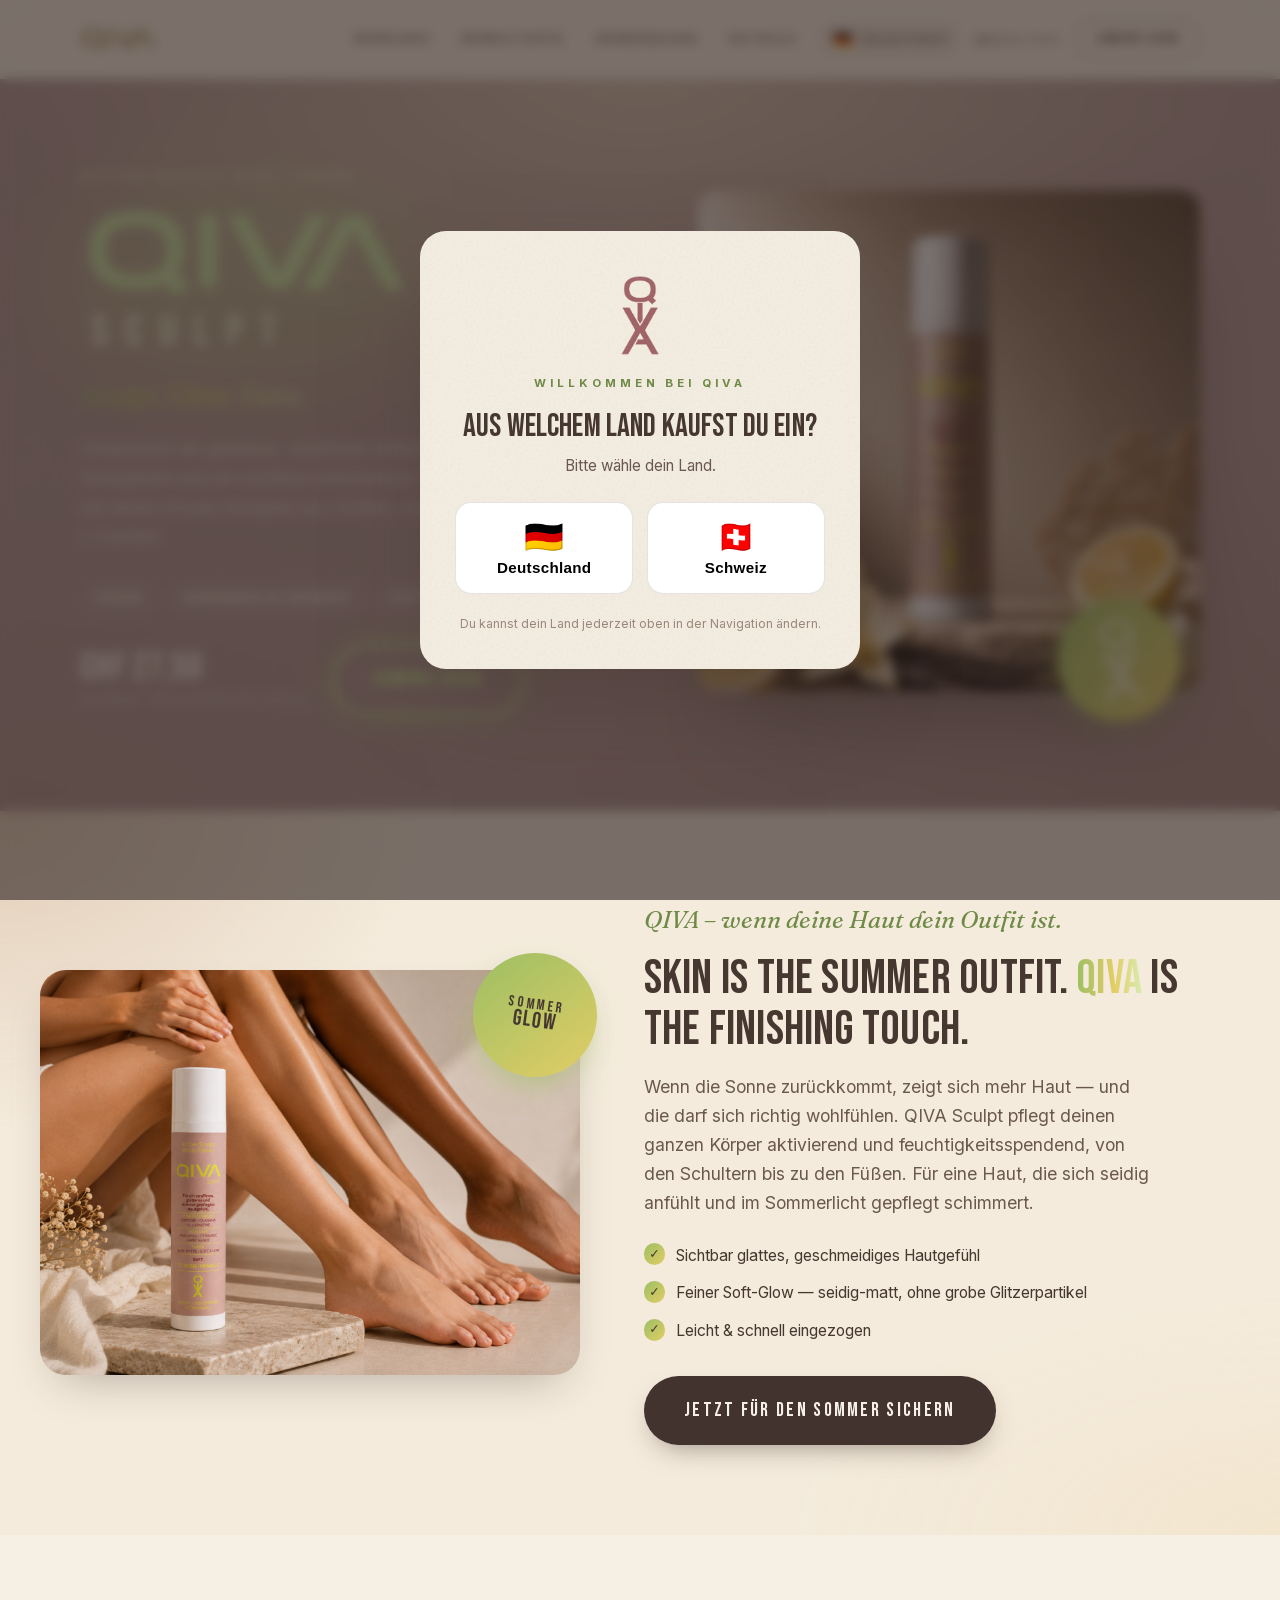
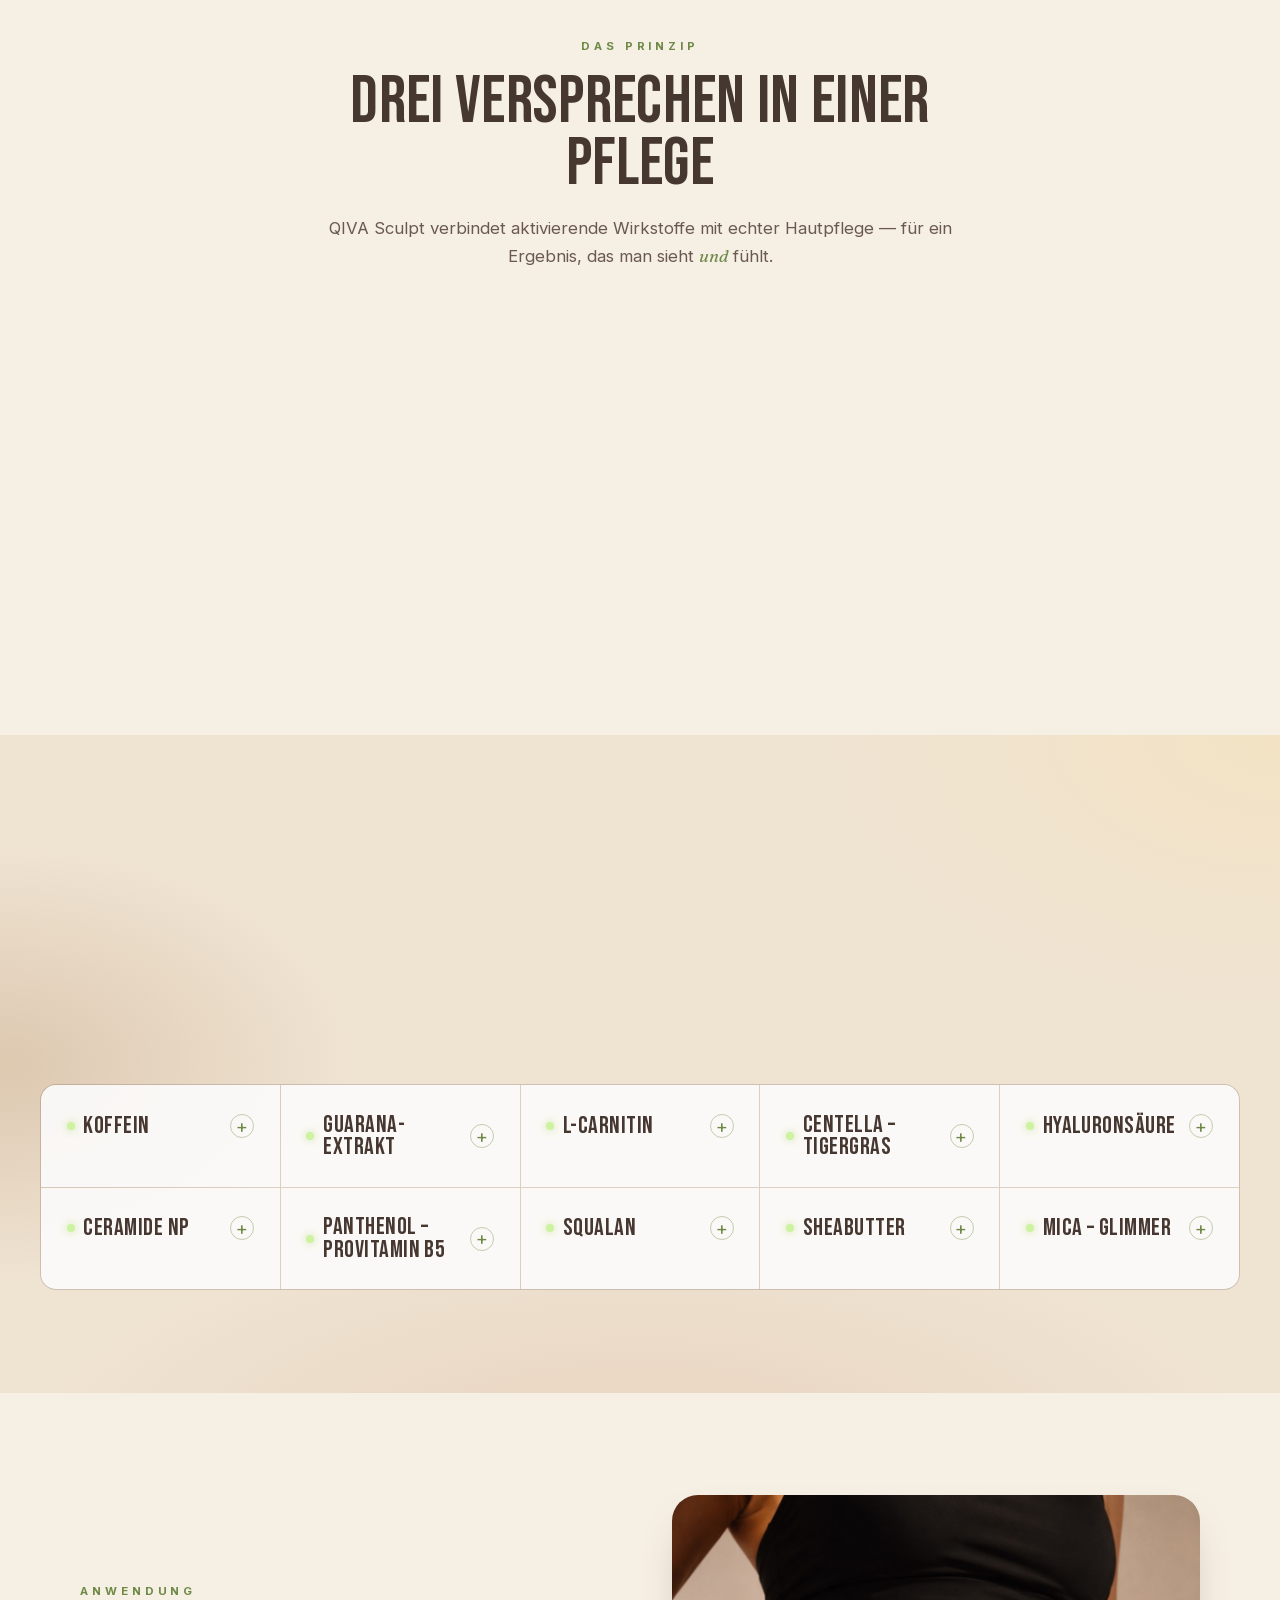
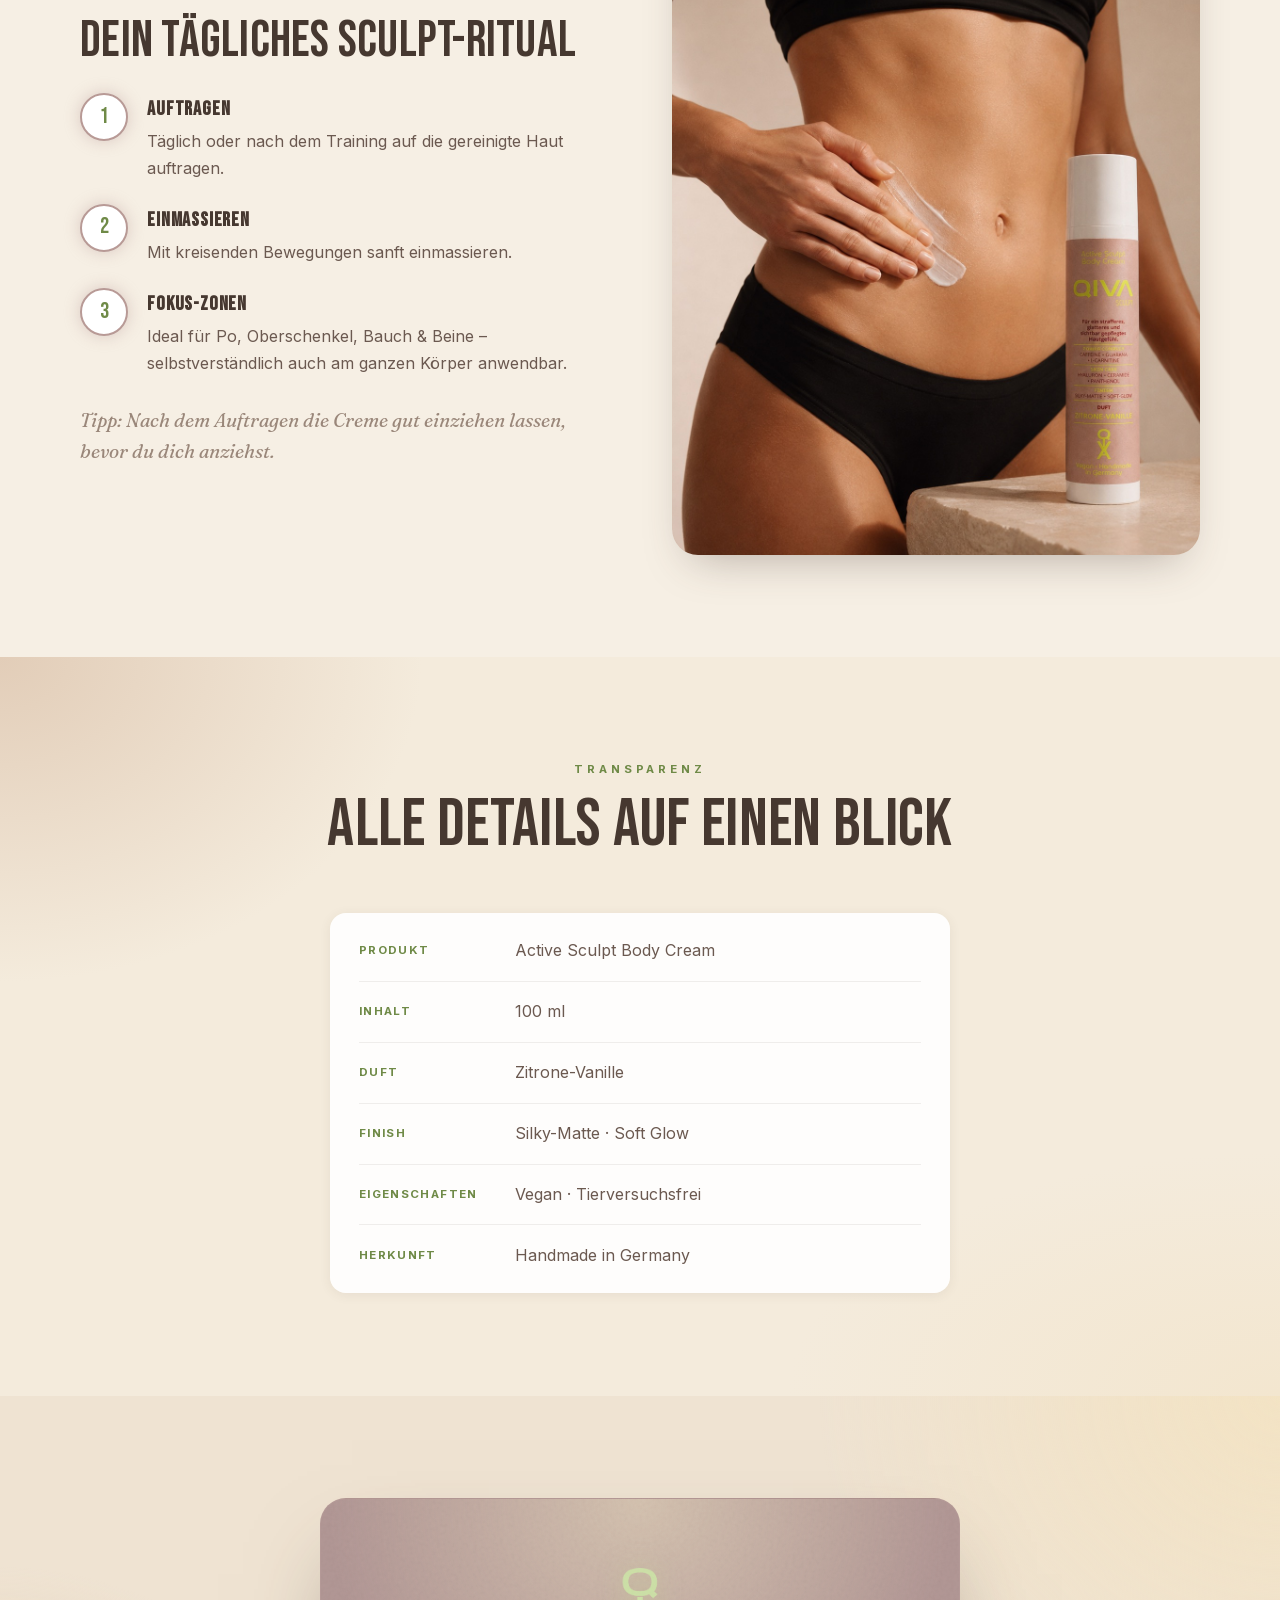
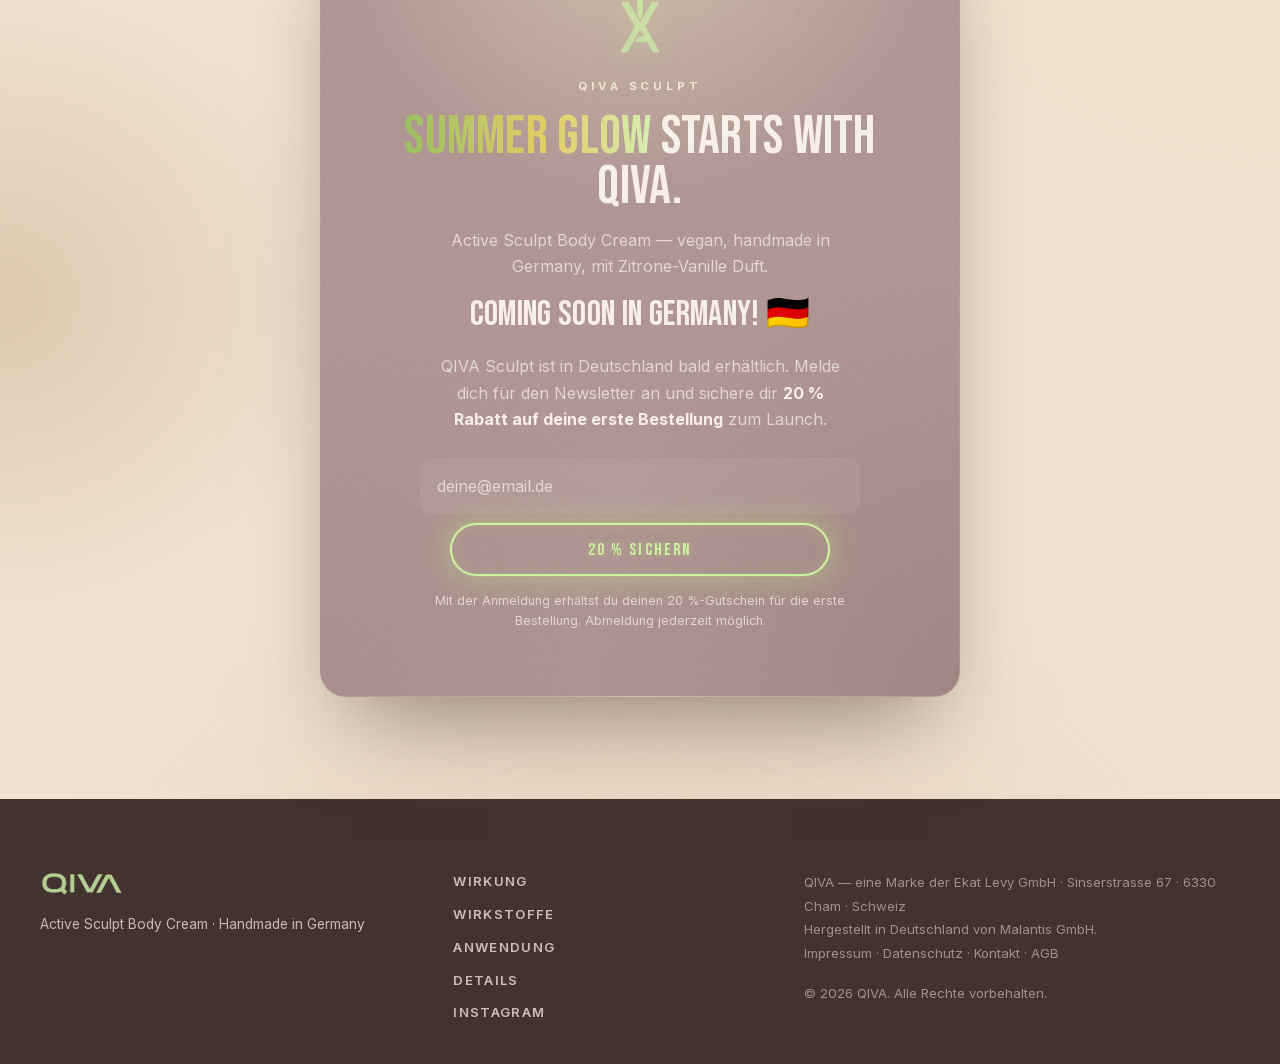
==== index.html @ ddad6f5c "Auto-commit 2026-07-23 14:24:14" ====
<!DOCTYPE html>
<html lang="de">
<head>
  <meta charset="UTF-8" />
  <meta name="viewport" content="width=device-width, initial-scale=1.0" />
  <title>QIVA Sculpt — Active Sculpt Body Cream | Vegan · Handmade in Germany</title>
  <meta name="description" content="QIVA Sculpt Active Sculpt Body Cream — Power-Komplex aus Koffein, Guarana & L-Carnitin, gepflegt mit Hyaluron, Ceramiden & Panthenol. Für ein glatteres, strafferes Hautgefühl. Vegan, handmade in Germany. Duft: Zitrone-Vanille." />
  <meta name="theme-color" content="#b39896" />

  <!-- Open Graph -->
  <meta property="og:type" content="product" />
  <meta property="og:title" content="QIVA Sculpt — Active Sculpt Body Cream" />
  <meta property="og:description" content="Sculpt. Glow. Care. Ein straffer wirkendes Hautgefühl mit Koffein, Guarana & L-Carnitin. Vegan · Handmade in Germany." />
  <meta property="og:image" content="./assets/brand-gold.jpg" />

  <!-- Favicons -->
  <link rel="icon" type="image/png" sizes="32x32" href="./assets/icon-32.png" />
  <link rel="apple-touch-icon" href="./assets/icon-180.png" />

  <!-- Fonts -->

  <link rel="stylesheet" href="./css/styles.css" />
</head>
<body>

  <!-- ============ LÄNDER-AUSWAHL (erscheint beim ersten Besuch) ============ -->
  <div class="region-modal" id="regionModal" role="dialog" aria-modal="true" aria-labelledby="regionTitle" hidden>
    <div class="region-modal__backdrop" id="regionBackdrop"></div>
    <div class="region-modal__card grain" role="document">
      <img src="./assets/monogram-darkred.png" alt="" class="region-modal__mono" aria-hidden="true" />
      <p class="eyebrow eyebrow--light">Willkommen bei QIVA</p>
      <h2 id="regionTitle">Aus welchem Land kaufst&nbsp;du ein?</h2>
      <p class="region-modal__sub">Bitte wähle dein Land.</p>
      <div class="region-modal__opts">
        <button type="button" class="region-opt" data-region="de">
          <span class="region-opt__flag" aria-hidden="true">🇩🇪</span>
          <span class="region-opt__name">Deutschland</span>
        </button>
        <button type="button" class="region-opt" data-region="ch">
          <span class="region-opt__flag" aria-hidden="true">🇨🇭</span>
          <span class="region-opt__name">Schweiz</span>
        </button>
      </div>
      <p class="region-modal__note">Du kannst dein Land jederzeit oben in der Navigation ändern.</p>
    </div>
  </div>

  <!-- ============ LAUNCH-AKTIONSLEISTE (animiert, nur Schweiz) ============ -->
  <a class="promo-bar" href="#kaufen"
     aria-label="Bis Ende August gratis Versand und 20 Prozent Rabatt mit Newsletter-Anmeldung">
    <div class="promo-bar__track" aria-hidden="true">
      <span class="promo-bar__item">🎉 Bis Ende August gratis Versand &middot; 20&nbsp;% Rabatt mit Newsletter-Anmeldung</span>
      <span class="promo-bar__item">🎉 Bis Ende August gratis Versand &middot; 20&nbsp;% Rabatt mit Newsletter-Anmeldung</span>
      <span class="promo-bar__item">🎉 Bis Ende August gratis Versand &middot; 20&nbsp;% Rabatt mit Newsletter-Anmeldung</span>
      <span class="promo-bar__item">🎉 Bis Ende August gratis Versand &middot; 20&nbsp;% Rabatt mit Newsletter-Anmeldung</span>
      <span class="promo-bar__item">🎉 Bis Ende August gratis Versand &middot; 20&nbsp;% Rabatt mit Newsletter-Anmeldung</span>
      <span class="promo-bar__item">🎉 Bis Ende August gratis Versand &middot; 20&nbsp;% Rabatt mit Newsletter-Anmeldung</span>
    </div>
    <span class="promo-bar__static">🎉 Bis Ende August gratis Versand &middot; 20&nbsp;% Rabatt mit Newsletter-Anmeldung</span>
  </a>

  <!-- ============ NAV ============ -->
  <header class="nav" id="nav">
    <div class="nav__inner">
      <a class="nav__brand" href="#top" aria-label="QIVA — zur Startseite">
        <img src="./assets/wordmark-bronze.png" alt="QIVA" class="nav__logo" />
      </a>
      <nav class="nav__links" aria-label="Hauptnavigation">
        <a href="#wirkung">Wirkung</a>
        <a href="#wirkstoffe">Wirkstoffe</a>
        <a href="#anwendung">Anwendung</a>
        <a href="#details">Details</a>
      </nav>
      <div class="nav__cta">
        <button type="button" class="nav__region js-region-switch" aria-label="Land ändern">
          <span class="nav__region-flag" data-region-flag aria-hidden="true">🇩🇪</span>
          <span class="nav__region-label" data-region-label>Deutschland</span>
        </button>
        <a href="https://www.instagram.com/qiva.care?igsh=MTE3dmFuZ2Z1cHRscQ%3D%3D&amp;utm_source=qr" target="_blank" rel="noopener" class="nav__ig" aria-label="QIVA auf Instagram">@qiva.care</a>
        <a href="#" class="btn btn--ghost btn--sm js-buy" aria-disabled="true">Jetzt kaufen</a>
      </div>
      <button class="nav__burger" id="burger" aria-label="Menü öffnen" aria-expanded="false">
        <span></span><span></span><span></span>
      </button>
    </div>
    <div class="nav__mobile" id="navMobile" hidden>
      <a href="#wirkung">Wirkung</a>
      <a href="#wirkstoffe">Wirkstoffe</a>
      <a href="#anwendung">Anwendung</a>
      <a href="#details">Details</a>
      <a href="#" class="btn btn--purple js-buy" aria-disabled="true">Jetzt kaufen</a>
      <button type="button" class="nav__region nav__region--mobile js-region-switch" aria-label="Land ändern">
        <span class="nav__region-flag" data-region-flag aria-hidden="true">🇩🇪</span>
        <span class="nav__region-label" data-region-label>Deutschland</span>
      </button>
      <a href="https://www.instagram.com/qiva.care?igsh=MTE3dmFuZ2Z1cHRscQ%3D%3D&amp;utm_source=qr" target="_blank" rel="noopener">@qiva.care</a>
    </div>
  </header>

  <main id="top">

    <!-- ============ HERO ============ -->
    <section class="hero grain">
      <div class="hero__grid">
        <div class="hero__copy reveal">
          <p class="eyebrow hero__eyebrow">Active Sculpt Body Cream</p>
          <h1 class="hero__logo-wrap">
            <img src="./assets/wordmark-mint.png" alt="QIVA Sculpt" class="hero__logo" />
            <span class="hero__logo-sub">Sculpt</span>
          </h1>
          <p class="hero__tagline"><span>Sculpt. Glow. Care.</span></p>
          <p class="hero__lede">Unterstützt ein glatteres, strafferes wirkendes Hautgefühl
            und ein sichtbar definierteres Finish — mit einem Power-Komplex aus
            Koffein, Guarana &amp; L-Carnitin.</p>

          <ul class="hero__chips">
            <li>Vegan</li>
            <li>Handmade in Germany</li>
            <li>Duft: Zitrone-Vanille</li>
          </ul>

          <div class="hero__buy">
            <div class="price">
              <span class="price__amount" data-price>CHF&nbsp;27,50</span>
              <span class="price__meta">inkl. MwSt. · 100&nbsp;ml (<span data-price-per>27,50&nbsp;CHF&nbsp;/&nbsp;100&nbsp;ml</span>)</span>
            </div>
            <a href="#" class="btn btn--lime btn--lg js-buy" aria-disabled="true">Jetzt kaufen</a>
          </div>
        </div>

        <div class="hero__visual reveal">
          <picture>
            <source srcset="./assets/bottle-citrus.webp" type="image/webp" />
            <img src="./assets/bottle-citrus.jpg" alt="QIVA Sculpt mit Zitrone und Vanille"
                 class="hero__bottle" width="1254" height="1254" fetchpriority="high" />
          </picture>
          <div class="hero__seal" aria-hidden="true">
            <img src="./assets/monogram-cream.png" alt="" />
          </div>
        </div>
      </div>
    </section>

    <!-- ============ SOMMER-EDITION ============ -->
    <section class="summer" id="sommer">
      <div class="summer__inner summer__inner--media-left">
        <figure class="summer__media reveal">
          <picture>
            <img src="./assets/summer-skin.jpg"
                 alt="Gepflegte, seidig glatte Haut im Sommer mit QIVA Sculpt Active Sculpt Body Cream"
                 width="1600" height="1200" loading="lazy" />
          </picture>
          <figcaption class="summer__badge" aria-hidden="true">
            <span>Sommer</span>Glow
          </figcaption>
        </figure>

        <div class="summer__copy reveal">
          <p class="summer__slogan">QIVA &ndash; wenn deine Haut dein Outfit ist.</p>
          <h2>Skin is the summer outfit. <span class="text-gradient">QIVA</span> is the finishing touch.</h2>
          <p class="summer__lede">Wenn die Sonne zurückkommt, zeigt sich mehr Haut &mdash; und die
            darf sich richtig wohlfühlen. QIVA Sculpt pflegt deinen ganzen Körper aktivierend und
            feuchtigkeitsspendend, von den Schultern bis zu den Füßen. Für eine Haut, die sich
            seidig anfühlt und im Sommerlicht gepflegt schimmert.</p>
          <ul class="summer__points">
            <li>Sichtbar glattes, geschmeidiges Hautgefühl</li>
            <li>Feiner Soft-Glow &mdash; seidig-matt, ohne grobe Glitzerpartikel</li>
            <li>Leicht &amp; schnell eingezogen</li>
          </ul>
          <a href="#kaufen" class="btn btn--dark btn--lg">Jetzt für den Sommer sichern</a>
        </div>
      </div>
    </section>

    <!-- ============ SCULPT / GLOW / CARE ============ -->
    <section class="pillars" id="wirkung">
      <header class="section-head reveal">
        <p class="eyebrow">Das Prinzip</p>
        <h2>Drei Versprechen in einer Pflege</h2>
        <p class="section-sub">QIVA Sculpt verbindet aktivierende Wirkstoffe mit echter Hautpflege —
          für ein Ergebnis, das man sieht <em>und</em> fühlt.</p>
        <span class="divider"></span>
      </header>
      <div class="pillars__grid">
        <article class="pillar reveal">
          <span class="pillar__index">01</span>
          <h3>Sculpt</h3>
          <p>Ein Power-Komplex aus <strong>Koffein, Guarana und L-Carnitin</strong> ergänzt die
            aktivierende Pflegeformel und unterstützt ein glatteres, straffer wirkendes
            Erscheinungsbild der Haut.</p>
        </article>
        <article class="pillar reveal">
          <span class="pillar__index">02</span>
          <h3>Glow</h3>
          <p>Feine <strong>Mica-Pigmente</strong> reflektieren das Licht und verleihen der Haut
            einen subtilen Soft Glow &ndash; seidig-matt und ohne grobe Glitzerpartikel.</p>
        </article>
        <article class="pillar reveal">
          <span class="pillar__index">03</span>
          <h3>Care</h3>
          <p><strong>Hyaluronsäure, Ceramide NP und Panthenol</strong> versorgen die Haut mit
            Feuchtigkeit, unterstützen ihre natürliche Hautbarriere und hinterlassen ein
            glattes, geschmeidiges Hautgefühl.</p>
        </article>
      </div>
    </section>

    <!-- ============ KEY ACTIVES ============ -->
    <section class="actives" id="wirkstoffe">
      <header class="section-head reveal">
        <p class="eyebrow">Die Formulierung</p>
        <h2>Jeder Wirkstoff mit Sinn gewählt</h2>
        <p class="section-sub">Hochwirksame Aktivstoffe treffen auf premium Hautpflege —
          dermatologisch durchdacht, vegan und handmade in Germany.</p>
        <span class="divider"></span>
      </header>
      <p class="actives__hint reveal">
        <span class="actives__hint-ico" aria-hidden="true">+</span>
        Fahre über einen Wirkstoff oder tippe ihn an, um mehr zu erfahren.
      </p>
      <div class="actives__grid">
        <article class="active reveal"><h3>Koffein</h3><p>Ein natürlicher Pflanzenstoff aus der Gruppe der Alkaloide. Verleiht dem Power Complex einen belebenden Charakter und unterstützt ein vital und gepflegt wirkendes Hautbild.</p></article>
        <article class="active reveal"><h3>Guarana-Extrakt</h3><p>Ein pflanzlicher Extrakt aus den Samen der Guaranapflanze, die natürlicherweise Koffein enthalten. Sorgt für ein aktivierendes und erfrischendes Pflegegefühl.</p></article>
        <article class="active reveal"><h3>L-Carnitin</h3><p>Eine aminosäureähnliche Verbindung, die auch natürlicherweise im menschlichen Körper vorkommt. Wird in moderner Bodycare als ergänzender Bestandteil von Pflegeformulierungen eingesetzt.</p></article>
        <article class="active reveal"><h3>Centella &ndash; Tigergras</h3><p>Ein Pflanzenextrakt aus der Centella-asiatica-Pflanze. Traditionell geschätzt für seine hautpflegenden Eigenschaften und ein ausgeglichenes, ebenmäßig gepflegt wirkendes Hautbild.</p></article>
        <article class="active reveal"><h3>Hyaluronsäure</h3><p>Ein feuchtigkeitsbindender Stoff, der auch natürlicherweise in der Haut vorkommt. Unterstützt die Feuchtigkeitsversorgung und hinterlässt ein glattes, geschmeidiges Hautgefühl.</p></article>
        <article class="active reveal"><h3>Ceramide NP</h3><p>Ein hautverwandtes Lipid und Bestandteil der natürlichen Hautbarriere. Unterstützt deren Schutzfunktion und hilft, Feuchtigkeit in der Haut zu bewahren.</p></article>
        <article class="active reveal"><h3>Panthenol &ndash; Provitamin B5</h3><p>Eine Vorstufe von Vitamin B5, die häufig in beruhigender Hautpflege verwendet wird. Pflegt beanspruchte Haut und sorgt für ein angenehm entspanntes Hautgefühl.</p></article>
        <article class="active reveal"><h3>Squalan</h3><p>Ein besonders leichtes, hautverwandtes Lipid. Lässt sich angenehm verteilen und verleiht der Haut ein seidig-weiches, geschmeidiges Finish.</p></article>
        <article class="active reveal"><h3>Sheabutter</h3><p>Ein reichhaltiges Pflanzenfett, das aus den Kernen der Sheafrucht gewonnen wird. Pflegt besonders trockene und raue Hautpartien und hinterlässt ein angenehm weiches Hautgefühl.</p></article>
        <article class="active reveal"><h3>Mica &ndash; Glimmer</h3><p>Ein natürlich vorkommendes Mineral aus der Gruppe der Silikate. Reflektiert das Licht und schenkt der Haut einen feinen Glow mit dezentem Schimmer.</p></article>
      </div>
    </section>

    <!-- ============ APPLICATION ============ -->
    <section class="apply" id="anwendung">
      <div class="apply__copy reveal">
        <p class="eyebrow">Anwendung</p>
        <h2>Dein tägliches Sculpt-Ritual</h2>
        <ol class="apply__steps">
          <li><span>1</span><div><strong>Auftragen</strong>Täglich oder nach dem Training auf die gereinigte Haut auftragen.</div></li>
          <li><span>2</span><div><strong>Einmassieren</strong>Mit kreisenden Bewegungen sanft einmassieren.</div></li>
          <li><span>3</span><div><strong>Fokus-Zonen</strong>Ideal für Po, Oberschenkel, Bauch &amp; Beine &ndash; selbstverständlich auch am ganzen Körper anwendbar.</div></li>
        </ol>
        <p class="apply__tip">Tipp: Nach dem Auftragen die Creme gut einziehen lassen, bevor du dich anziehst.</p>
      </div>
      <div class="apply__media reveal">
        <picture>
          <img src="./assets/apply-ritual.jpg" alt="Anwendung der QIVA Sculpt Active Sculpt Body Cream auf der Bauchpartie" loading="lazy" />
        </picture>
      </div>
    </section>

    <!-- ============ DETAILS / INCI ============ -->
    <section class="details" id="details">
      <header class="section-head reveal">
        <p class="eyebrow">Transparenz</p>
        <h2>Alle Details auf einen Blick</h2>
        <span class="divider"></span>
      </header>
      <div class="details__grid">
        <ul class="specs reveal">
          <li><span>Produkt</span>Active Sculpt Body Cream</li>
          <li><span>Inhalt</span>100&nbsp;ml</li>
          <li><span>Duft</span>Zitrone-Vanille</li>
          <li><span>Finish</span>Silky-Matte · Soft Glow</li>
          <li><span>Eigenschaften</span>Vegan · Tierversuchsfrei</li>
          <li><span>Herkunft</span>Handmade in Germany</li>
        </ul>
      </div>
    </section>

    <!-- ============ BUY / CTA ============ -->
    <section class="buy" id="kaufen">
      <div class="buy__card reveal grain">
        <img src="./assets/monogram-mint.png" alt="" class="buy__mono" aria-hidden="true" />
        <p class="eyebrow eyebrow--light">QIVA Sculpt</p>
        <h2><span class="text-gradient">Summer Glow</span> starts with QIVA.</h2>
        <p class="buy__lede">Active Sculpt Body Cream — vegan, handmade in Germany,
          mit Zitrone-Vanille Duft.</p>
        <div class="price price--center">
          <span class="price__amount" data-price>CHF&nbsp;27,50</span>
          <span class="price__meta">inkl. MwSt. · Versand siehe Aktion oben</span>
        </div>

        <!-- Schweiz: echter Checkout über Stripe Payment Link -->
        <div class="buy__region buy__region--ch">
          <p class="buy__ship buy__ship--promo">🚚 Bis Ende August <strong>gratis Versand</strong> <span class="buy__ship-note">— 20&nbsp;% Rabatt mit Newsletter-Anmeldung ↓</span></p>
          <a href="https://buy.stripe.com/00w4gBeBT2NJenceus8Ra00"
             class="btn btn--lime btn--lg btn--buy js-buy" id="buyButton">
            Jetzt kaufen
          </a>

          <!-- Newsletter-Banner mit 20% Rabatt (auch für die Schweiz) -->
          <div class="newsletter-banner">
            <p class="newsletter-banner__title">20&nbsp;% auf deine erste Bestellung 🎁</p>
            <p class="newsletter-banner__lede">Melde dich zum QIVA-Newsletter an und sichere dir deinen
              <strong>20&nbsp;%-Gutschein</strong> — plus Glow-Tipps &amp; Neuigkeiten.</p>
            <form class="newsletter" data-source="website-ch" novalidate>
              <label class="sr-only" for="nlEmail-ch">E-Mail-Adresse</label>
              <div class="newsletter__row">
                <input type="email" id="nlEmail-ch" name="email" class="newsletter__input"
                       placeholder="deine@email.ch" autocomplete="email" required />
                <button type="submit" class="btn btn--lime newsletter__btn">20&nbsp;% sichern</button>
              </div>
              <p class="newsletter__hint">Mit der Anmeldung erhältst du deinen 20&nbsp;%-Gutschein für die
                erste Bestellung. Abmeldung jederzeit möglich.</p>
              <p class="newsletter__done" hidden>Danke! Dein 20&nbsp;%-Code ist unterwegs — schau in dein
                Postfach. 💌</p>
            </form>
          </div>
        </div>

        <!-- Deutschland: noch kein Verkauf möglich – Coming soon + Newsletter (20% Rabatt) -->
        <div class="buy__region buy__region--de">
          <p class="buy__soon">Coming soon in Germany! 🇩🇪</p>
          <p class="buy__soon-lede">QIVA&nbsp;Sculpt ist in Deutschland bald erhältlich. Melde dich
            für den Newsletter an und sichere dir <strong>20&nbsp;% Rabatt auf deine erste
            Bestellung</strong> zum Launch.</p>

          <!-- ===================================================================
               NEWSLETTER SLOT
               Dieses Formular an deinen Newsletter-Dienst anbinden
               (z. B. Brevo / Mailchimp / CleverReach): entweder das
               action-Attribut des <form> auf die Endpoint-URL setzen und
               method="post" nutzen, oder die Anbindung in js/main.js ergänzen
               (siehe Kommentar "NEWSLETTER"). Aktuell zeigt es nur eine
               Bestätigung, ohne die Adresse zu speichern.
               =================================================================== -->
          <form class="newsletter" data-source="website-de" novalidate>
            <label class="sr-only" for="nlEmail-de">E-Mail-Adresse</label>
            <div class="newsletter__row">
              <input type="email" id="nlEmail-de" name="email" class="newsletter__input"
                     placeholder="deine@email.de" autocomplete="email" required />
              <button type="submit" class="btn btn--lime newsletter__btn">20&nbsp;% sichern</button>
            </div>
            <p class="newsletter__hint">Mit der Anmeldung erhältst du deinen 20&nbsp;%-Gutschein für die
              erste Bestellung. Abmeldung jederzeit möglich.</p>
            <p class="newsletter__done" hidden>Danke! Dein 20&nbsp;%-Code ist unterwegs — schau in dein
              Postfach. 💌</p>
          </form>
        </div>
      </div>
    </section>

  </main>

  <!-- ============ FOOTER ============ -->
  <footer class="footer">
    <div class="footer__inner">
      <div class="footer__brand">
        <img src="./assets/wordmark-mint.png" alt="QIVA" class="footer__logo" />
        <p>Active Sculpt Body Cream · Handmade in Germany</p>
      </div>
      <nav class="footer__nav" aria-label="Footer">
        <a href="#wirkung">Wirkung</a>
        <a href="#wirkstoffe">Wirkstoffe</a>
        <a href="#anwendung">Anwendung</a>
        <a href="#details">Details</a>
        <a href="https://www.instagram.com/qiva.care?igsh=MTE3dmFuZ2Z1cHRscQ%3D%3D&amp;utm_source=qr" target="_blank" rel="noopener">Instagram</a>
      </nav>
      <div class="footer__legal">
        <p>QIVA — eine Marke der Ekat Levy GmbH · Sinserstrasse 67 · 6330 Cham · Schweiz<br />
          Hergestellt in Deutschland von Malantis GmbH.</p>
        <p class="footer__links">
          <a href="./impressum.html">Impressum</a> · <a href="./datenschutz.html">Datenschutz</a> · <a href="./kontakt.html">Kontakt</a> · <a href="./agb.html">AGB</a>
        </p>
        <p class="footer__copy">© <span id="year">2026</span> QIVA. Alle Rechte vorbehalten.</p>
      </div>
    </div>
  </footer>

  <script src="./js/main.js" defer></script>
</body>
</html>
---- css/styles.css ----
/* =========================================================================
   Selbst gehostete Schriften (lokal, DSGVO-konform — kein Google-CDN)
   Subsets: latin + latin-ext | Dateien in assets/fonts/
   ========================================================================= */
@font-face {
  font-family: 'Bebas Neue';
  font-style: normal;
  font-weight: 400;
  font-display: swap;
  src: url(../assets/fonts/bebas-neue-400-normal-latin-ext.woff2) format('woff2');
  unicode-range: U+0100-02BA, U+02BD-02C5, U+02C7-02CC, U+02CE-02D7, U+02DD-02FF, U+0304, U+0308, U+0329, U+1D00-1DBF, U+1E00-1E9F, U+1EF2-1EFF, U+2020, U+20A0-20AB, U+20AD-20C0, U+2113, U+2C60-2C7F, U+A720-A7FF;
}

@font-face {
  font-family: 'Bebas Neue';
  font-style: normal;
  font-weight: 400;
  font-display: swap;
  src: url(../assets/fonts/bebas-neue-400-normal-latin.woff2) format('woff2');
  unicode-range: U+0000-00FF, U+0131, U+0152-0153, U+02BB-02BC, U+02C6, U+02DA, U+02DC, U+0304, U+0308, U+0329, U+2000-206F, U+20AC, U+2122, U+2191, U+2193, U+2212, U+2215, U+FEFF, U+FFFD;
}

@font-face {
  font-family: 'Fraunces';
  font-style: italic;
  font-weight: 400;
  font-display: swap;
  src: url(../assets/fonts/fraunces-400-italic-latin-ext.woff2) format('woff2');
  unicode-range: U+0100-02BA, U+02BD-02C5, U+02C7-02CC, U+02CE-02D7, U+02DD-02FF, U+0304, U+0308, U+0329, U+1D00-1DBF, U+1E00-1E9F, U+1EF2-1EFF, U+2020, U+20A0-20AB, U+20AD-20C0, U+2113, U+2C60-2C7F, U+A720-A7FF;
}

@font-face {
  font-family: 'Fraunces';
  font-style: italic;
  font-weight: 400;
  font-display: swap;
  src: url(../assets/fonts/fraunces-400-italic-latin.woff2) format('woff2');
  unicode-range: U+0000-00FF, U+0131, U+0152-0153, U+02BB-02BC, U+02C6, U+02DA, U+02DC, U+0304, U+0308, U+0329, U+2000-206F, U+20AC, U+2122, U+2191, U+2193, U+2212, U+2215, U+FEFF, U+FFFD;
}

@font-face {
  font-family: 'Fraunces';
  font-style: italic;
  font-weight: 500;
  font-display: swap;
  src: url(../assets/fonts/fraunces-500-italic-latin-ext.woff2) format('woff2');
  unicode-range: U+0100-02BA, U+02BD-02C5, U+02C7-02CC, U+02CE-02D7, U+02DD-02FF, U+0304, U+0308, U+0329, U+1D00-1DBF, U+1E00-1E9F, U+1EF2-1EFF, U+2020, U+20A0-20AB, U+20AD-20C0, U+2113, U+2C60-2C7F, U+A720-A7FF;
}

@font-face {
  font-family: 'Fraunces';
  font-style: italic;
  font-weight: 500;
  font-display: swap;
  src: url(../assets/fonts/fraunces-500-italic-latin.woff2) format('woff2');
  unicode-range: U+0000-00FF, U+0131, U+0152-0153, U+02BB-02BC, U+02C6, U+02DA, U+02DC, U+0304, U+0308, U+0329, U+2000-206F, U+20AC, U+2122, U+2191, U+2193, U+2212, U+2215, U+FEFF, U+FFFD;
}

@font-face {
  font-family: 'Fraunces';
  font-style: normal;
  font-weight: 400;
  font-display: swap;
  src: url(../assets/fonts/fraunces-400-normal-latin-ext.woff2) format('woff2');
  unicode-range: U+0100-02BA, U+02BD-02C5, U+02C7-02CC, U+02CE-02D7, U+02DD-02FF, U+0304, U+0308, U+0329, U+1D00-1DBF, U+1E00-1E9F, U+1EF2-1EFF, U+2020, U+20A0-20AB, U+20AD-20C0, U+2113, U+2C60-2C7F, U+A720-A7FF;
}

@font-face {
  font-family: 'Fraunces';
  font-style: normal;
  font-weight: 400;
  font-display: swap;
  src: url(../assets/fonts/fraunces-400-normal-latin.woff2) format('woff2');
  unicode-range: U+0000-00FF, U+0131, U+0152-0153, U+02BB-02BC, U+02C6, U+02DA, U+02DC, U+0304, U+0308, U+0329, U+2000-206F, U+20AC, U+2122, U+2191, U+2193, U+2212, U+2215, U+FEFF, U+FFFD;
}

@font-face {
  font-family: 'Fraunces';
  font-style: normal;
  font-weight: 500;
  font-display: swap;
  src: url(../assets/fonts/fraunces-500-normal-latin-ext.woff2) format('woff2');
  unicode-range: U+0100-02BA, U+02BD-02C5, U+02C7-02CC, U+02CE-02D7, U+02DD-02FF, U+0304, U+0308, U+0329, U+1D00-1DBF, U+1E00-1E9F, U+1EF2-1EFF, U+2020, U+20A0-20AB, U+20AD-20C0, U+2113, U+2C60-2C7F, U+A720-A7FF;
}

@font-face {
  font-family: 'Fraunces';
  font-style: normal;
  font-weight: 500;
  font-display: swap;
  src: url(../assets/fonts/fraunces-500-normal-latin.woff2) format('woff2');
  unicode-range: U+0000-00FF, U+0131, U+0152-0153, U+02BB-02BC, U+02C6, U+02DA, U+02DC, U+0304, U+0308, U+0329, U+2000-206F, U+20AC, U+2122, U+2191, U+2193, U+2212, U+2215, U+FEFF, U+FFFD;
}

@font-face {
  font-family: 'Inter';
  font-style: normal;
  font-weight: 400;
  font-display: swap;
  src: url(../assets/fonts/inter-400-normal-latin-ext.woff2) format('woff2');
  unicode-range: U+0100-02BA, U+02BD-02C5, U+02C7-02CC, U+02CE-02D7, U+02DD-02FF, U+0304, U+0308, U+0329, U+1D00-1DBF, U+1E00-1E9F, U+1EF2-1EFF, U+2020, U+20A0-20AB, U+20AD-20C0, U+2113, U+2C60-2C7F, U+A720-A7FF;
}

@font-face {
  font-family: 'Inter';
  font-style: normal;
  font-weight: 400;
  font-display: swap;
  src: url(../assets/fonts/inter-400-normal-latin.woff2) format('woff2');
  unicode-range: U+0000-00FF, U+0131, U+0152-0153, U+02BB-02BC, U+02C6, U+02DA, U+02DC, U+0304, U+0308, U+0329, U+2000-206F, U+20AC, U+2122, U+2191, U+2193, U+2212, U+2215, U+FEFF, U+FFFD;
}

@font-face {
  font-family: 'Inter';
  font-style: normal;
  font-weight: 500;
  font-display: swap;
  src: url(../assets/fonts/inter-500-normal-latin-ext.woff2) format('woff2');
  unicode-range: U+0100-02BA, U+02BD-02C5, U+02C7-02CC, U+02CE-02D7, U+02DD-02FF, U+0304, U+0308, U+0329, U+1D00-1DBF, U+1E00-1E9F, U+1EF2-1EFF, U+2020, U+20A0-20AB, U+20AD-20C0, U+2113, U+2C60-2C7F, U+A720-A7FF;
}

@font-face {
  font-family: 'Inter';
  font-style: normal;
  font-weight: 500;
  font-display: swap;
  src: url(../assets/fonts/inter-500-normal-latin.woff2) format('woff2');
  unicode-range: U+0000-00FF, U+0131, U+0152-0153, U+02BB-02BC, U+02C6, U+02DA, U+02DC, U+0304, U+0308, U+0329, U+2000-206F, U+20AC, U+2122, U+2191, U+2193, U+2212, U+2215, U+FEFF, U+FFFD;
}

@font-face {
  font-family: 'Inter';
  font-style: normal;
  font-weight: 600;
  font-display: swap;
  src: url(../assets/fonts/inter-600-normal-latin-ext.woff2) format('woff2');
  unicode-range: U+0100-02BA, U+02BD-02C5, U+02C7-02CC, U+02CE-02D7, U+02DD-02FF, U+0304, U+0308, U+0329, U+1D00-1DBF, U+1E00-1E9F, U+1EF2-1EFF, U+2020, U+20A0-20AB, U+20AD-20C0, U+2113, U+2C60-2C7F, U+A720-A7FF;
}

@font-face {
  font-family: 'Inter';
  font-style: normal;
  font-weight: 600;
  font-display: swap;
  src: url(../assets/fonts/inter-600-normal-latin.woff2) format('woff2');
  unicode-range: U+0000-00FF, U+0131, U+0152-0153, U+02BB-02BC, U+02C6, U+02DA, U+02DC, U+0304, U+0308, U+0329, U+2000-206F, U+20AC, U+2122, U+2191, U+2193, U+2212, U+2215, U+FEFF, U+FFFD;
}

@font-face {
  font-family: 'Inter';
  font-style: normal;
  font-weight: 700;
  font-display: swap;
  src: url(../assets/fonts/inter-700-normal-latin-ext.woff2) format('woff2');
  unicode-range: U+0100-02BA, U+02BD-02C5, U+02C7-02CC, U+02CE-02D7, U+02DD-02FF, U+0304, U+0308, U+0329, U+1D00-1DBF, U+1E00-1E9F, U+1EF2-1EFF, U+2020, U+20A0-20AB, U+20AD-20C0, U+2113, U+2C60-2C7F, U+A720-A7FF;
}

@font-face {
  font-family: 'Inter';
  font-style: normal;
  font-weight: 700;
  font-display: swap;
  src: url(../assets/fonts/inter-700-normal-latin.woff2) format('woff2');
  unicode-range: U+0000-00FF, U+0131, U+0152-0153, U+02BB-02BC, U+02C6, U+02DA, U+02DC, U+0304, U+0308, U+0329, U+2000-206F, U+20AC, U+2122, U+2191, U+2193, U+2212, U+2215, U+FEFF, U+FFFD;
}

/* =========================================================================
   QIVA Sculpt — Product Page
   Design system from the original label & product photography:
   warm mauve-rosé + vanilla cream · sage→lemon gradient · mint-green accent
   Bebas Neue (display) · Inter (body) · Fraunces (editorial)
   ========================================================================= */

:root {
  /* Surfaces — warm & earthy (from the product photo) */
  --cream:      #f6efe4;          /* warm vanilla cream */
  --cream-2:    #efe3d2;          /* light tan */
  --plum:       #43332e;          /* deep espresso-mauve (footer) */
  --plum-ink:   #4a3a34;          /* warm brown */
  --plum-soft:  #5a4640;

  /* Brand mauve-rosé (from the original label) */
  --violet:     #b89a96;          /* dusty mauve-rosé */
  --pink:       #6f8a47;          /* deep sage — accents on light bg */
  --blush:      #efe6cf;          /* vanilla cream — accents on dark bg */

  /* Mint / sage green — signature label colour */
  --lime:       #cdf3a0;          /* pale mint-green (logo & CTA) */
  --neon-purple:#b89a96;          /* mauve-rosé (secondary CTA) */

  /* Warm secondary (lemon-vanilla) */
  --lemon:      #e3cd66;

  /* Ink — warm brown */
  --ink:        #463830;
  --ink-soft:   #6b5950;
  --ink-mute:   #9a877a;
  --on-dark:    #f7f0e6;
  --on-dark-mute: rgba(247,240,230,.72);

  /* Gradients */
  --grad-embody: linear-gradient(90deg, #9bbf63, var(--lemon) 58%, #d6ecb0);
  --grad-embody-135: linear-gradient(135deg, #9bbf63, var(--lemon));
  --bg-deep: radial-gradient(ellipse 70% 55% at 50% 0%, rgba(243,232,200,.55), transparent 70%),
             radial-gradient(ellipse 80% 70% at 100% 100%, rgba(150,120,115,.5), transparent 75%),
             radial-gradient(ellipse 80% 60% at 0% 100%, rgba(168,140,135,.55), transparent 75%),
             #b39896;
  --bg-pastel: radial-gradient(ellipse 60% 70% at 100% 0%, #f3e3c4 0%, transparent 60%),
               radial-gradient(ellipse 50% 60% at 0% 50%, #ddc8b0 0%, transparent 55%),
               radial-gradient(ellipse 80% 60% at 50% 110%, #e8d3bf 0%, transparent 60%),
               #efe3d2;
  --bg-pastel-light: radial-gradient(ellipse 60% 80% at 0% 0%, #e2cdb8 0%, transparent 55%),
                     radial-gradient(ellipse 70% 60% at 100% 100%, #f3e6cf 0%, transparent 55%),
                     #f4ebdc;

  /* System */
  --maxw: 1200px;
  --gap: clamp(1.25rem, 3vw, 2.5rem);
  --radius: 16px;
  --radius-lg: 26px;
  --shadow-sm: 0 2px 12px rgba(74,58,52,.08);
  --shadow-md: 0 20px 46px -20px rgba(74,58,52,.4);
  --shadow-lg: 0 44px 90px -32px rgba(74,58,52,.6);
  --ease: cubic-bezier(.22,.61,.36,1);

  --font-display: 'Bebas Neue', 'Impact', sans-serif;
  --font-body: 'Inter', system-ui, sans-serif;
  --font-serif: 'Fraunces', Georgia, serif;
}

/* ---------- Reset ---------- */
*, *::before, *::after { box-sizing: border-box; margin: 0; padding: 0; }
html { scroll-behavior: smooth; -webkit-text-size-adjust: 100%; }
@media (prefers-reduced-motion: reduce) { html { scroll-behavior: auto; } }

body {
  font-family: var(--font-body);
  color: var(--ink);
  background: var(--cream);
  line-height: 1.65;
  font-weight: 400;
  -webkit-font-smoothing: antialiased;
  overflow-x: hidden;
}

img { max-width: 100%; height: auto; display: block; }
a { color: inherit; text-decoration: none; }
ul, ol { list-style: none; }

h1, h2, h3 { font-family: var(--font-display); font-weight: 400; line-height: .92; letter-spacing: .005em; }

section { position: relative; }

.font-display { font-family: var(--font-display); }
.text-gradient {
  background-image: var(--grad-embody);
  -webkit-background-clip: text; background-clip: text;
  -webkit-text-fill-color: transparent; color: transparent;
}

.eyebrow {
  font-family: var(--font-body);
  text-transform: uppercase;
  letter-spacing: 0.34em;
  font-size: 0.72rem;
  font-weight: 700;
  color: var(--pink);
  margin-bottom: 1rem;
}
.eyebrow--lime { color: #5f7d3a; }
.eyebrow--light { color: var(--blush); }

/* Glowing gradient divider (EMBODY signature) */
.divider {
  position: relative; height: 1px; width: min(220px, 60%); margin: 1.2rem auto 0;
  background: linear-gradient(90deg, transparent, rgba(184,154,150,.7) 30%, rgba(155,191,99,.6) 70%, transparent);
  box-shadow: 0 0 8px rgba(184,154,150,.5);
}
.divider--left { margin-left: 0; }

/* ---------- Buttons / neon pills ---------- */
.btn {
  --pad-y: .9rem; --pad-x: 1.8rem;
  display: inline-flex; align-items: center; justify-content: center; gap: .5rem;
  font-family: var(--font-display); font-weight: 400; font-size: 1.05rem;
  letter-spacing: 0.12em; text-transform: uppercase;
  padding: var(--pad-y) var(--pad-x);
  border-radius: 999px; border: 2px solid transparent; cursor: pointer;
  transition: transform .25s var(--ease), box-shadow .25s var(--ease), filter .2s, background .3s, color .25s;
  white-space: nowrap;
}
.btn--sm { --pad-y: .5rem; --pad-x: 1.15rem; font-size: .85rem; letter-spacing: .14em; }
.btn--lg { --pad-y: 1.05rem; --pad-x: 2.4rem; font-size: 1.2rem; }

/* Lime neon pill — primary CTA */
.btn--lime {
  background: transparent; color: var(--lime); border-color: var(--lime);
  text-shadow: 0 0 10px rgba(190,222,130,.55);
  box-shadow: 0 0 0 1px rgba(190,222,130,.18), 0 0 28px 4px rgba(190,222,130,.4), inset 0 0 16px rgba(190,222,130,.16);
}
.btn--lime:hover { transform: translateY(-2px); box-shadow: 0 0 0 2px rgba(210,235,150,.45), 0 0 46px 10px rgba(190,222,130,.62), inset 0 0 22px rgba(210,235,150,.3); }

/* Purple neon pill */
.btn--purple {
  background: transparent; color: var(--on-dark); border-color: var(--neon-purple);
  box-shadow: 0 0 0 1px rgba(184,154,150,.18), 0 0 26px 4px rgba(184,154,150,.42), inset 0 0 16px rgba(184,154,150,.22);
}
.btn--purple:hover { transform: translateY(-2px); box-shadow: 0 0 0 2px rgba(205,180,176,.4), 0 0 44px 10px rgba(184,154,150,.65), inset 0 0 22px rgba(205,180,176,.35); }

/* Gradient fill pill — for light backgrounds */
.btn--grad {
  background: var(--grad-embody-135); color: #fff; border-color: transparent;
  box-shadow: 0 12px 28px -10px rgba(155,191,99,.6);
}
.btn--grad:hover { transform: translateY(-2px); box-shadow: 0 18px 38px -12px rgba(155,191,99,.78); filter: saturate(1.08); }

/* Dark solid pill — for light backgrounds */
.btn--dark {
  background: var(--plum); color: var(--on-dark); border-color: transparent;
  box-shadow: 0 12px 28px -12px rgba(67,51,46,.55);
}
.btn--dark:hover { transform: translateY(-2px); background: var(--plum-ink); box-shadow: 0 18px 40px -14px rgba(67,51,46,.72); }

/* Ghost pill */
.btn--ghost { background: transparent; color: var(--ink); border-color: rgba(70,56,48,.25); }
.btn--ghost:hover { border-color: var(--pink); color: var(--pink); }

/* ---------- Grain overlay ---------- */
.grain { position: relative; }
.grain::after {
  content: ""; position: absolute; inset: 0; pointer-events: none; z-index: 1;
  background-image: url("data:image/svg+xml;utf8,<svg viewBox='0 0 200 200' xmlns='http://www.w3.org/2000/svg'><filter id='n'><feTurbulence type='fractalNoise' baseFrequency='0.85' numOctaves='2' stitchTiles='stitch'/><feColorMatrix values='0 0 0 0 0 0 0 0 0 0 0 0 0 0 0 0 0 0 0.06 0'/></filter><rect width='100%25' height='100%25' filter='url(%23n)'/></svg>");
  mix-blend-mode: multiply; opacity: .55;
}
.grain > * { position: relative; z-index: 2; }

/* ---------- NAV ---------- */
/* ---------- Launch-Aktionsleiste (animiertes Laufband, nur Schweiz) ---------- */
.promo-bar {
  display: none; position: relative; overflow: hidden;
  background: linear-gradient(90deg, var(--lime), #e9f7c8 55%, var(--lime));
  color: var(--plum); text-decoration: none;
  font-size: .85rem; font-weight: 700; letter-spacing: .02em;
  border-bottom: 1px solid rgba(70,56,48,.12);
}
html[data-region="ch"] .promo-bar { display: block; }
.promo-bar__track {
  display: inline-flex; white-space: nowrap; will-change: transform;
  animation: promo-scroll 24s linear infinite;
}
.promo-bar:hover .promo-bar__track,
.promo-bar:focus-visible .promo-bar__track { animation-play-state: paused; }
.promo-bar__item { padding: .55rem 2.5rem; }
.promo-bar__item strong { font-weight: 800; }
.promo-bar__static { display: none; padding: .55rem 1rem; text-align: center; }
@keyframes promo-scroll { from { transform: translateX(0); } to { transform: translateX(-50%); } }
@media (prefers-reduced-motion: reduce) {
  .promo-bar__track { display: none; }
  .promo-bar__static { display: block; }
}

.nav {
  position: sticky; top: 0; z-index: 100;
  background: rgba(246,239,228,.72);
  backdrop-filter: saturate(140%) blur(14px);
  -webkit-backdrop-filter: saturate(140%) blur(14px);
  border-bottom: 1px solid transparent;
  transition: padding .35s var(--ease), background .35s var(--ease), border-color .35s;
}
.nav.is-scrolled { background: rgba(246,239,228,.93); border-bottom-color: rgba(70,56,48,.08); box-shadow: var(--shadow-sm); }
.nav__inner {
  max-width: var(--maxw); margin: 0 auto;
  display: flex; align-items: center; gap: 1.5rem;
  padding: 1.1rem clamp(1rem, 4vw, 2.5rem);
  transition: padding .35s var(--ease);
}
.nav.is-scrolled .nav__inner { padding-top: .7rem; padding-bottom: .7rem; }
.nav__logo { height: 24px; width: auto; }
.nav__links { display: flex; gap: 1.9rem; margin-left: auto; }
.nav__links a { font-size: .82rem; font-weight: 600; letter-spacing: .12em; text-transform: uppercase; color: var(--ink-soft); position: relative; padding: .2rem 0; }
.nav__links a::after { content: ""; position: absolute; left: 0; bottom: -2px; height: 2px; width: 0; background: var(--grad-embody); transition: width .3s var(--ease); }
.nav__links a:hover { color: var(--ink); }
.nav__links a:hover::after { width: 100%; }
.nav__cta { display: flex; align-items: center; gap: 1rem; }
.nav__ig { font-size: .78rem; font-weight: 600; letter-spacing: .1em; color: var(--ink-mute); }
.nav__ig:hover { color: var(--pink); }

.nav__burger { display: none; flex-direction: column; gap: 5px; background: none; border: 0; padding: 6px; cursor: pointer; margin-left: auto; }
.nav__burger span { width: 24px; height: 2px; background: var(--ink); border-radius: 2px; transition: transform .3s var(--ease), opacity .2s; }
.nav__burger.is-open span:nth-child(1) { transform: translateY(7px) rotate(45deg); }
.nav__burger.is-open span:nth-child(2) { opacity: 0; }
.nav__burger.is-open span:nth-child(3) { transform: translateY(-7px) rotate(-45deg); }

.nav__mobile { display: none; flex-direction: column; gap: .25rem; padding: .5rem clamp(1rem,4vw,2.5rem) 1.5rem; background: rgba(246,239,228,.99); border-bottom: 1px solid rgba(70,56,48,.08); }
.nav__mobile a { padding: .85rem .25rem; font-weight: 600; letter-spacing: .08em; text-transform: uppercase; font-size: .9rem; border-bottom: 1px solid rgba(70,56,48,.06); }
.nav__mobile a.btn { background: var(--plum); color: var(--cream); border: 2px solid var(--plum); margin-top: .6rem; justify-content: center; }

/* ---------- HERO (club-light plum) ---------- */
.hero { position: relative; overflow: hidden; background: var(--bg-deep); color: var(--on-dark); }
.hero__grid {
  position: relative; z-index: 3; max-width: var(--maxw); margin: 0 auto;
  display: grid; grid-template-columns: 1.05fr .95fr; align-items: center;
  gap: clamp(1.5rem, 5vw, 4rem);
  padding: clamp(3rem, 7vw, 5.5rem) clamp(1.25rem, 4vw, 2.5rem) clamp(3.5rem, 8vw, 6rem);
}
.hero__eyebrow { color: var(--blush); }
.hero__logo-wrap { position: relative; width: fit-content; }
.hero__logo-wrap::before {
  content: ""; position: absolute; left: -6%; right: -6%; top: -20%; bottom: -20%;
  background: rgba(190,222,130,.28); filter: blur(46px); border-radius: 40%; z-index: 0;
  animation: logo-glow 6s ease-in-out infinite;
}
.hero__logo { position: relative; z-index: 1; height: clamp(58px, 11vw, 104px); width: auto; }
.hero__logo-sub {
  display: block; font-family: var(--font-display); font-size: clamp(1.6rem, 4vw, 2.6rem);
  letter-spacing: .42em; color: var(--on-dark); margin-top: .5rem; padding-left: .3em;
}
@keyframes logo-glow { 0%,100% { opacity: .65; filter: blur(46px); } 50% { opacity: 1; filter: blur(58px); } }
@media (prefers-reduced-motion: reduce) { .hero__logo-wrap::before { animation: none; } }

.hero__tagline { font-family: var(--font-serif); font-style: italic; font-size: clamp(1.3rem, 3vw, 1.7rem); margin: 1.3rem 0 1rem; }
.hero__tagline span { background-image: var(--grad-embody); -webkit-background-clip: text; background-clip: text; -webkit-text-fill-color: transparent; }
.hero__lede { font-size: clamp(1rem, 1.4vw, 1.12rem); color: var(--on-dark-mute); max-width: 38ch; }

.hero__chips { display: flex; flex-wrap: wrap; gap: .55rem; margin: 1.8rem 0; }
.hero__chips li {
  font-family: var(--font-body); font-size: .74rem; font-weight: 600; letter-spacing: .08em; text-transform: uppercase;
  padding: .45rem .9rem; border-radius: 999px;
  background: rgba(247,240,230,.06); border: 1px solid rgba(247,240,230,.18); color: var(--on-dark);
}

.hero__buy { display: flex; align-items: center; gap: 1.6rem; flex-wrap: wrap; margin-top: .5rem; }
.hero__ship { font-size: .82rem; color: var(--on-dark-mute); margin-top: 1rem; letter-spacing: .03em; }

.price { display: flex; flex-direction: column; }
.price__amount { font-family: var(--font-display); font-weight: 400; font-size: 2.4rem; letter-spacing: .01em; line-height: 1; }
.price__meta { font-size: .74rem; color: var(--on-dark-mute); margin-top: .25rem; }
.price--center { align-items: center; margin: 1.4rem 0 1.6rem; }
.price--center .price__amount { font-size: 3rem; }

.hero__visual { position: relative; z-index: 3; display: flex; justify-content: center; }
.hero__bottle { width: auto; max-height: min(74vh, 620px); border-radius: 20px; box-shadow: var(--shadow-lg); animation: floaty 7s ease-in-out infinite; }
.hero__seal {
  position: absolute; right: 4%; bottom: -6%;
  width: clamp(78px, 12vw, 122px); height: clamp(78px, 12vw, 122px);
  display: grid; place-items: center; border-radius: 50%;
  background: var(--grad-embody-135); box-shadow: 0 0 30px rgba(155,191,99,.5); transform: rotate(-6deg);
}
.hero__seal img { width: 40%; }
@keyframes floaty { 0%,100% { transform: translateY(0); } 50% { transform: translateY(-12px); } }
@media (prefers-reduced-motion: reduce) { .hero__bottle { animation: none; } }

/* ---------- MARQUEE ---------- */
.marquee { background: var(--plum-ink); color: var(--on-dark); overflow: hidden; padding: .95rem 0; }
.marquee__track {
  display: flex; gap: 2rem; width: max-content; align-items: center;
  font-family: var(--font-display); font-size: 1.05rem; letter-spacing: .2em; text-transform: uppercase;
  animation: scroll 34s linear infinite;
}
.marquee__track span { color: var(--blush); }
.marquee__track span:nth-child(4n+3) { color: var(--lime); }
.marquee__track span:nth-child(even) { color: rgba(247,240,230,.35); }
@keyframes scroll { to { transform: translateX(-50%); } }
@media (prefers-reduced-motion: reduce) { .marquee__track { animation: none; } }

/* ---------- Section shared ---------- */
.section-head { max-width: 680px; margin: 0 auto clamp(2.5rem, 5vw, 3.5rem); text-align: center; }
.section-head h2 { font-size: clamp(2.4rem, 6vw, 4.2rem); }
.section-sub { color: var(--ink-soft); margin-top: 1.2rem; font-size: 1.05rem; font-family: var(--font-body); }
.section-head em { font-family: var(--font-serif); font-style: italic; color: var(--pink); }
.section-head .divider { margin-top: 1.4rem; }

/* ---------- PILLARS ---------- */
.pillars { padding: clamp(4rem, 8vw, 7rem) clamp(1.25rem,4vw,2.5rem); max-width: var(--maxw); margin: 0 auto; }
.pillars__grid { display: grid; grid-template-columns: repeat(3, 1fr); gap: var(--gap); }
.pillar {
  background: #fff; border-radius: var(--radius-lg); padding: 2.4rem 2rem;
  border: 1px solid rgba(70,56,48,.06); box-shadow: var(--shadow-sm);
  transition: transform .4s var(--ease), box-shadow .4s var(--ease);
  position: relative; overflow: hidden;
}
.pillar::before { content: ""; position: absolute; inset: 0 0 auto 0; height: 4px; background: var(--grad-embody); transform: scaleX(0); transform-origin: left; transition: transform .5s var(--ease); }
.pillar:hover { transform: translateY(-6px); box-shadow: var(--shadow-md); }
.pillar:hover::before { transform: scaleX(1); }
.pillar__index { font-family: var(--font-serif); font-size: 2rem; font-style: italic; color: var(--violet); }
.pillar h3 { font-size: 2rem; margin: .3rem 0 .7rem; color: var(--ink); }
.pillar p { color: var(--ink-soft); font-size: .98rem; }
.pillar strong { color: var(--ink); font-weight: 600; }

/* ---------- FEATURE SPLIT ---------- */
.feature {
  display: grid; grid-template-columns: 1fr 1fr; align-items: center; gap: clamp(1.5rem, 5vw, 4rem);
  max-width: var(--maxw); margin: 0 auto; padding: clamp(2rem,5vw,4rem) clamp(1.25rem,4vw,2.5rem);
}
.feature__media img { border-radius: var(--radius-lg); box-shadow: var(--shadow-md); }
.feature__copy h2 { font-size: clamp(2rem, 4.5vw, 3.2rem); margin-bottom: 1.1rem; }
.feature__copy p { color: var(--ink-soft); }
.feature__list { margin-top: 1.8rem; display: grid; gap: .9rem; }
.feature__list li {
  display: grid; grid-template-columns: 140px 1fr; gap: 1rem; align-items: baseline;
  padding-bottom: .9rem; border-bottom: 1px solid rgba(70,56,48,.1); font-size: .98rem; color: var(--ink-soft);
}
.feature__list span { font-family: var(--font-body); font-weight: 700; font-size: .72rem; letter-spacing: .14em; text-transform: uppercase; color: var(--pink); }

/* ---------- ACTIVES (pastel) ---------- */
.actives { background: var(--bg-pastel); padding: clamp(4rem, 8vw, 7rem) clamp(1.25rem,4vw,2.5rem); }
.actives > * { max-width: var(--maxw); margin-left: auto; margin-right: auto; }
.actives__grid { display: grid; grid-template-columns: repeat(auto-fill, minmax(220px, 1fr)); gap: 1px; background: rgba(70,56,48,.1); border: 1px solid rgba(70,56,48,.1); border-radius: var(--radius); overflow: hidden; }
.active { background: rgba(255,255,255,.88); padding: 1.8rem 1.6rem; transition: background .35s var(--ease); cursor: pointer; }
.active:hover { background: #fff; }
.active:focus-visible { outline: 2px solid var(--pink); outline-offset: -3px; }
.active h3 { font-size: 1.5rem; margin-bottom: 0; color: var(--ink); display: flex; align-items: center; gap: .55rem; letter-spacing: .02em; }
.active h3::before { content: ""; width: 8px; height: 8px; border-radius: 50%; background: var(--lime); box-shadow: 0 0 8px rgba(190,222,130,.8); flex: none; }
/* Aufklapp-Indikator (+ wird beim Öffnen zu ×) */
.active h3::after {
  content: "+"; margin-left: auto; flex: none;
  font-family: var(--font-body); font-weight: 400; font-size: 1.15rem; line-height: 1;
  width: 1.5rem; height: 1.5rem; display: grid; place-items: center;
  color: var(--pink); border: 1px solid rgba(111,138,71,.4); border-radius: 50%;
  transition: transform .35s var(--ease), background .3s, color .3s, border-color .3s;
}
.active:hover h3::after,
.active:focus-within h3::after,
.active.is-open h3::after {
  transform: rotate(45deg); background: var(--lime); color: var(--ink); border-color: transparent;
}
/* Text klappt auf bei Hover / Fokus / Klick */
.active p {
  font-size: .92rem; color: var(--ink-soft); font-family: var(--font-body);
  max-height: 0; opacity: 0; overflow: hidden; margin-top: 0;
  transition: max-height .45s var(--ease), opacity .35s var(--ease), margin-top .45s var(--ease);
}
.active:hover p,
.active:focus-within p,
.active.is-open p {
  max-height: 26em; opacity: 1; margin-top: .55rem;
}
/* Hinweis über der Liste */
.actives__hint {
  display: flex; align-items: center; justify-content: center; gap: .5rem;
  font-size: .85rem; color: var(--ink-soft); margin-bottom: 1.5rem; text-align: center;
}
.actives__hint .actives__hint-ico {
  display: grid; place-items: center; width: 1.4rem; height: 1.4rem; flex: none;
  border-radius: 50%; background: var(--lime); color: var(--ink);
  font-size: .9rem; font-weight: 600; line-height: 1;
}

/* ---------- STATEMENT ---------- */
.statement { position: relative; min-height: clamp(360px, 60vh, 560px); display: grid; place-items: center; overflow: hidden; }
.statement__img { position: absolute; inset: 0; width: 100%; height: 100%; object-fit: cover; }
.statement::after { content: ""; position: absolute; inset: 0; background: linear-gradient(180deg, rgba(90,72,68,.35), rgba(90,72,68,.72)); }
.statement__overlay { position: relative; z-index: 2; text-align: center; color: var(--on-dark); padding: 2rem; }
.statement__text { font-family: var(--font-serif); font-style: italic; font-size: clamp(1.6rem, 4.5vw, 3rem); line-height: 1.25; text-shadow: 0 2px 24px rgba(0,0,0,.4); }
.statement__ig { display: inline-block; margin-top: 1.6rem; font-family: var(--font-display); letter-spacing: .22em; font-size: 1rem; text-transform: uppercase; color: var(--lime); border: 2px solid rgba(190,222,130,.5); padding: .55rem 1.5rem; border-radius: 999px; box-shadow: 0 0 22px rgba(190,222,130,.35); transition: background .3s, color .3s, box-shadow .3s; }
.statement__ig:hover { background: var(--lime); color: var(--plum); box-shadow: 0 0 34px rgba(190,222,130,.6); }

/* ---------- APPLY (pastel-light) ---------- */
.apply {
  display: grid; grid-template-columns: 1fr 1fr; align-items: center; gap: clamp(1.5rem, 5vw, 4rem);
  max-width: var(--maxw); margin: 0 auto; padding: clamp(4rem,8vw,7rem) clamp(1.25rem,4vw,2.5rem);
}
.apply__copy h2 { font-size: clamp(2rem, 4.5vw, 3.2rem); margin-bottom: 1.8rem; }
.apply__steps { display: grid; gap: 1.4rem; }
.apply__steps li { display: grid; grid-template-columns: auto 1fr; gap: 1.2rem; align-items: start; }
.apply__steps span {
  font-family: var(--font-display); font-size: 1.4rem; line-height: 1;
  width: 48px; height: 48px; border-radius: 50%; display: grid; place-items: center;
  background: #fff; color: var(--pink); border: 2px solid var(--violet); box-shadow: 0 0 16px rgba(184,154,150,.45);
}
.apply__steps div { color: var(--ink-soft); }
.apply__steps strong { display: block; font-family: var(--font-display); font-size: 1.25rem; letter-spacing: .04em; color: var(--ink); margin-bottom: .15rem; }
.apply__tip { margin-top: 1.8rem; font-style: italic; font-family: var(--font-serif); font-size: 1.2rem; color: var(--ink-mute); }
.apply__media img { border-radius: var(--radius-lg); box-shadow: var(--shadow-md); }

/* ---------- DETAILS (pastel-light) ---------- */
.details { background: var(--bg-pastel-light); padding: clamp(4rem,8vw,7rem) clamp(1.25rem,4vw,2.5rem); }
.details > * { max-width: var(--maxw); margin-left: auto; margin-right: auto; }
.details__grid { display: grid; grid-template-columns: minmax(0, 620px); justify-content: center; gap: clamp(1.5rem,4vw,3rem); align-items: start; }
.specs { background: rgba(255,255,255,.92); border-radius: var(--radius); padding: .5rem 1.8rem; box-shadow: var(--shadow-sm); }
.specs li { display: grid; grid-template-columns: 140px 1fr; gap: 1rem; padding: 1.05rem 0; border-bottom: 1px solid rgba(70,56,48,.08); color: var(--ink-soft); }
.specs li:last-child { border-bottom: none; }
.specs span { font-family: var(--font-body); font-weight: 700; font-size: .72rem; letter-spacing: .12em; text-transform: uppercase; color: var(--pink); align-self: center; }
.inci { background: rgba(255,255,255,.92); border-radius: var(--radius); box-shadow: var(--shadow-sm); overflow: hidden; height: fit-content; }
.inci__toggle { width: 100%; display: flex; align-items: center; justify-content: space-between; gap: 1rem; padding: 1.5rem 1.8rem; background: none; border: 0; cursor: pointer; font-family: var(--font-display); font-weight: 400; font-size: 1.3rem; letter-spacing: .03em; color: var(--ink); }
.inci__toggle svg { transition: transform .35s var(--ease); color: var(--pink); flex: none; }
.inci__toggle[aria-expanded="true"] svg { transform: rotate(180deg); }
.inci__body { padding: 0 1.8rem 1.8rem; }
.inci__body p { font-size: .9rem; color: var(--ink-mute); line-height: 1.8; font-family: var(--font-body); }

/* ---------- BUY (club-light plum) ---------- */
.buy { padding: clamp(4rem,8vw,7rem) clamp(1.25rem,4vw,2.5rem); background: var(--bg-pastel); }
.buy__card {
  max-width: 640px; margin: 0 auto; text-align: center;
  background: var(--bg-deep); color: var(--on-dark);
  border-radius: var(--radius-lg); padding: clamp(2.5rem, 5vw, 4rem);
  box-shadow: var(--shadow-lg); position: relative; overflow: hidden;
  border: 1px solid rgba(184,154,150,.25);
}
.buy__card > * { position: relative; z-index: 2; }
.buy__mono { width: 50px; margin: 0 auto 1.2rem; filter: drop-shadow(0 0 12px rgba(190,222,130,.5)); }
.buy__card h2 { font-size: clamp(2.2rem, 5vw, 3.4rem); }
.buy__card h2 .text-gradient { display: inline-block; }
.buy__lede { color: var(--on-dark-mute); margin-top: .9rem; max-width: 42ch; margin-inline: auto; }
.buy__note { font-size: .82rem; color: var(--on-dark-mute); margin-top: 1rem; }
.buy .btn--lime { width: min(100%, 380px); }

/* Versand-Hinweis im Kauf-Kärtchen (Schweiz) */
.buy__ship {
  display: inline-block; margin: 0 auto 1.1rem;
  padding: .5rem 1rem; border-radius: 999px;
  background: rgba(190,222,130,.14); border: 1px solid rgba(190,222,130,.4);
  color: var(--on-dark); font-size: .85rem; font-weight: 600; letter-spacing: .01em;
}
.buy__ship--promo { background: rgba(190,222,130,.2); border-color: rgba(190,222,130,.6); }
.buy__ship--promo strong { color: var(--lime); font-weight: 800; letter-spacing: .05em; }
.buy__ship-note { opacity: .78; font-weight: 500; }

/* Region-abhängige Blöcke: nur der passende ist sichtbar */
.buy__region { display: none; }
html[data-region="ch"] .buy__region--ch { display: block; }
html[data-region="de"] .buy__region--de { display: block; }
/* In Deutschland ist das Produkt noch nicht kaufbar -> Preis im Kauf-Kärtchen ausblenden */
html[data-region="de"] .buy__card .price--center { display: none; }

/* Deutschland: Coming soon */
.buy__soon {
  font-family: var(--font-display, inherit);
  font-size: clamp(1.6rem, 4vw, 2.2rem);
  letter-spacing: .01em; margin: .4rem 0 .6rem;
  color: var(--on-dark);
}
.buy__soon-lede { color: var(--on-dark-mute); max-width: 42ch; margin: 0 auto 1.6rem; }
.buy__soon-lede strong { color: var(--on-dark); }

/* Newsletter-Banner (Schweiz): abgesetzt unter dem Kauf-Button */
.newsletter-banner {
  margin-top: 1.8rem; padding: 1.6rem clamp(1rem, 4vw, 1.8rem);
  border-radius: var(--radius-md, 18px);
  border: 1px solid rgba(184,154,150,.28);
  background: rgba(255,255,255,.05);
}
.newsletter-banner__title {
  font-family: var(--font-display); font-size: clamp(1.3rem, 3.5vw, 1.7rem);
  letter-spacing: .01em; margin-bottom: .5rem; color: var(--on-dark);
}
.newsletter-banner__lede { color: var(--on-dark-mute); max-width: 42ch; margin: 0 auto 1.2rem; }
.newsletter-banner__lede strong { color: var(--on-dark); }

/* Newsletter-Formular */
.newsletter { max-width: 440px; margin: 0 auto; }
.newsletter__row { display: flex; gap: .6rem; flex-wrap: wrap; justify-content: center; }
.newsletter__input {
  flex: 1 1 220px; min-width: 0;
  padding: .85rem 1rem; border-radius: var(--radius-sm, 12px);
  border: 1px solid rgba(184,154,150,.4);
  background: rgba(255,255,255,.06); color: var(--on-dark);
  font: inherit;
}
.newsletter__input::placeholder { color: var(--on-dark-mute); }
.newsletter__input:focus-visible { outline: 2px solid var(--blush, #d2eb96); outline-offset: 2px; }
.newsletter__btn { flex: 0 0 auto; white-space: nowrap; }
.newsletter__hint { font-size: .78rem; color: var(--on-dark-mute); margin-top: .9rem; }
.newsletter__done { color: var(--on-dark); margin-top: .4rem; font-weight: 600; }

/* Nur für Screenreader */
.sr-only {
  position: absolute; width: 1px; height: 1px; padding: 0; margin: -1px;
  overflow: hidden; clip: rect(0 0 0 0); white-space: nowrap; border: 0;
}

/* ---------- FOOTER ---------- */
.footer { background: var(--plum); color: var(--on-dark-mute); padding: clamp(3rem,6vw,4.5rem) clamp(1.25rem,4vw,2.5rem) 2.5rem; }
.footer__inner { max-width: var(--maxw); margin: 0 auto; display: grid; grid-template-columns: 1.2fr 1fr 1.4fr; gap: 2.5rem; align-items: start; }
.footer__logo { height: 26px; margin-bottom: 1rem; }
.footer__brand p { font-size: .86rem; color: var(--on-dark-mute); }
.footer__nav { display: flex; flex-direction: column; gap: .7rem; }
.footer__nav a { font-size: .82rem; font-weight: 600; letter-spacing: .1em; text-transform: uppercase; color: rgba(247,240,230,.75); width: fit-content; }
.footer__nav a:hover { color: var(--lime); }
.footer__legal { font-size: .82rem; color: rgba(247,240,230,.5); line-height: 1.8; }
.footer__links a:hover { color: var(--blush); }
.footer__copy { margin-top: 1rem; }

/* ---------- Legal pages (Impressum / Datenschutz) ---------- */
.legalbar { border-bottom: 1px solid rgba(70,56,48,.08); background: var(--cream); }
.legalbar__inner { max-width: 860px; margin: 0 auto; display: flex; align-items: center; justify-content: space-between; gap: 1rem; padding: 1.1rem clamp(1rem,4vw,2rem); }
.legalbar__logo { height: 24px; width: auto; }
.legalbar a.legalbar__back { font-family: var(--font-body); font-size: .78rem; font-weight: 600; letter-spacing: .12em; text-transform: uppercase; color: var(--ink-soft); }
.legalbar a.legalbar__back:hover { color: var(--pink); }

.legal { max-width: 860px; margin: 0 auto; padding: clamp(2.5rem,6vw,4.5rem) clamp(1.25rem,4vw,2rem) clamp(3rem,7vw,5rem); }
.legal__title { font-family: var(--font-display); font-size: clamp(2.4rem,7vw,4rem); color: var(--ink); margin-bottom: .4rem; }
.legal__updated { font-size: .85rem; color: var(--ink-mute); margin-bottom: 2.5rem; }
.legal h2 { font-family: var(--font-display); font-size: clamp(1.4rem,3.5vw,1.9rem); color: var(--ink); letter-spacing: .03em; margin: 2.4rem 0 .8rem; }
.legal h3 { font-family: var(--font-body); font-size: 1rem; font-weight: 700; color: var(--ink); margin: 1.4rem 0 .4rem; }
.legal p, .legal li { font-family: var(--font-body); color: var(--ink-soft); font-size: .98rem; line-height: 1.8; }
.legal p { margin-bottom: .9rem; }
.legal ul { list-style: disc; padding-left: 1.3rem; margin-bottom: .9rem; }
.legal ul li { margin-bottom: .35rem; }
.legal a { color: var(--pink); text-decoration: underline; text-underline-offset: 2px; }
.legal a:hover { color: var(--violet); }
.legal__fill { background: rgba(190,222,130,.16); border-bottom: 1px solid rgba(120,150,70,.5); padding: 0 .25em; border-radius: 3px; font-weight: 600; color: var(--ink); }
.legal__note { background: rgba(255,255,255,.7); border: 1px solid rgba(70,56,48,.1); border-left: 3px solid var(--pink); border-radius: 10px; padding: 1rem 1.2rem; margin: 1.4rem 0; font-size: .9rem; color: var(--ink-soft); }

/* ---------- Kontaktformular (helle Rechtsseite) ---------- */
.contact-form { max-width: 620px; margin: 1.8rem 0 0; }
.contact-form__field { margin-bottom: 1.1rem; }
.contact-form__field label {
  display: block; font-family: var(--font-body); font-weight: 600; font-size: .9rem;
  color: var(--ink); margin-bottom: .4rem;
}
.contact-form input[type="text"],
.contact-form input[type="email"],
.contact-form textarea {
  width: 100%; font: inherit; color: var(--ink);
  padding: .8rem 1rem; border-radius: 12px;
  border: 1px solid rgba(70,56,48,.22); background: rgba(255,255,255,.75);
}
.contact-form textarea { resize: vertical; min-height: 140px; }
.contact-form input:focus-visible,
.contact-form textarea:focus-visible { outline: 2px solid var(--pink); outline-offset: 2px; border-color: transparent; }
.contact-form__consent {
  display: flex; gap: .6rem; align-items: flex-start;
  font-family: var(--font-body); font-size: .88rem; color: var(--ink-soft);
  line-height: 1.6; margin: .4rem 0 1.4rem;
}
.contact-form__consent input { margin-top: .2rem; flex: 0 0 auto; }
.contact-form__btn { width: min(100%, 320px); background: var(--plum); color: var(--cream); border-color: var(--plum); }
.contact-form__done { margin-top: 1.2rem; font-weight: 600; color: var(--ink); }

/* ---------- Reveal ---------- */
.reveal { opacity: 0; transform: translateY(26px); transition: opacity .8s var(--ease), transform .8s var(--ease); }
.reveal.is-visible { opacity: 1; transform: none; }
@media (prefers-reduced-motion: reduce) { .reveal { opacity: 1; transform: none; transition: none; } }

/* ---------- Sommer-Edition ---------- */
.summer { background: var(--bg-pastel-light); padding: clamp(3.5rem, 7vw, 6rem) clamp(1.25rem, 4vw, 2.5rem); overflow: hidden; }
.summer__inner {
  max-width: var(--maxw); margin: 0 auto;
  display: grid; grid-template-columns: 1.05fr .95fr; align-items: center;
  gap: clamp(1.8rem, 5vw, 4rem);
}
.summer__inner--media-left { grid-template-columns: .95fr 1.05fr; }
.summer__slogan {
  font-family: var(--font-serif); font-style: italic;
  font-size: clamp(1.15rem, 2.4vw, 1.5rem); color: var(--pink);
  margin: 0 0 .9rem;
}
.summer__copy h2 { font-size: clamp(1.9rem, 4.6vw, 3rem); line-height: 1.06; margin-bottom: 1rem; }
.summer__lede { font-size: clamp(1rem, 1.4vw, 1.1rem); color: var(--ink-soft); max-width: 46ch; }
.summer__points { list-style: none; margin: 1.6rem 0 2rem; display: grid; gap: .75rem; }
.summer__points li { position: relative; padding-left: 2rem; font-size: .98rem; color: var(--ink); }
.summer__points li::before {
  content: "\2713"; position: absolute; left: 0; top: .05em;
  width: 1.35rem; height: 1.35rem; display: grid; place-items: center;
  border-radius: 50%; background: var(--grad-embody-135); color: var(--ink);
  font-size: .78rem; font-weight: 700;
}
.summer__media { position: relative; }
.summer__media img { border-radius: var(--radius-lg); box-shadow: var(--shadow-md); }
.summer__badge {
  position: absolute; top: -1.1rem; right: -1.1rem;
  width: clamp(84px, 13vw, 124px); height: clamp(84px, 13vw, 124px);
  display: grid; place-items: center; align-content: center; text-align: center;
  border-radius: 50%; background: var(--grad-embody-135); color: var(--ink);
  font-family: var(--font-display); line-height: .92; letter-spacing: .06em;
  font-size: clamp(1rem, 2.3vw, 1.4rem);
  transform: rotate(8deg); box-shadow: 0 14px 32px -10px rgba(155,191,99,.7);
}
.summer__badge span { display: block; font-size: .66em; letter-spacing: .16em; }

/* ---------- Responsive ---------- */
@media (max-width: 900px) {
  .nav__links, .nav__cta { display: none; }
  .nav__burger { display: flex; }
  .nav__mobile.is-open { display: flex; }
  .hero__grid { grid-template-columns: 1fr; text-align: center; }
  .hero__copy { order: 2; }
  .hero__visual { order: 1; }
  .hero__logo-wrap { margin-inline: auto; }
  .hero__lede, .price { margin-inline: auto; }
  .hero__chips, .hero__buy { justify-content: center; }
  .hero__bottle { max-height: 52vh; }
  .summer__inner { grid-template-columns: 1fr; text-align: center; }
  .summer__media { order: -1; max-width: 460px; margin-inline: auto; }
  .summer__lede { margin-inline: auto; }
  .summer__points { text-align: left; max-width: 30ch; margin-inline: auto; }
  .pillars__grid { grid-template-columns: 1fr; }
  .feature, .apply { grid-template-columns: 1fr; }
  .feature__media, .apply__media { order: -1; }
  .details__grid { grid-template-columns: 1fr; }
  .footer__inner { grid-template-columns: 1fr; gap: 1.8rem; }
}
@media (max-width: 480px) {
  .hero__buy { flex-direction: column; align-items: center; gap: 1rem; }
  .feature__list li, .specs li { grid-template-columns: 1fr; gap: .25rem; }
}

/* ---------- Länder-Umschalter (Navigation) ---------- */
.nav__region {
  display: inline-flex; align-items: center; gap: .45rem;
  font-family: var(--font-body); font-size: .76rem; font-weight: 600;
  letter-spacing: .06em; color: var(--ink-soft); cursor: pointer;
  background: rgba(70,56,48,.05); border: 1px solid rgba(70,56,48,.14);
  padding: .4rem .7rem; border-radius: 999px;
  transition: background .25s var(--ease), border-color .25s var(--ease), color .25s;
}
.nav__region:hover { background: rgba(70,56,48,.1); border-color: rgba(70,56,48,.28); color: var(--ink); }
.nav__region-flag { font-size: 1rem; line-height: 1; }
.nav__region--mobile { margin-top: .8rem; justify-content: center; width: 100%; padding: .7rem 1rem; font-size: .85rem; }

/* ---------- Länder-Dialog ---------- */
.region-modal {
  position: fixed; inset: 0; z-index: 1000;
  display: grid; place-items: center; padding: 1.25rem;
  opacity: 0; visibility: hidden;
  transition: opacity .35s var(--ease), visibility .35s var(--ease);
}
.region-modal[hidden] { display: none; }
.region-modal.is-open { opacity: 1; visibility: visible; }
.region-modal__backdrop {
  position: absolute; inset: 0;
  background: rgba(46,35,31,.62); backdrop-filter: blur(6px); -webkit-backdrop-filter: blur(6px);
}
.region-modal__card {
  position: relative; z-index: 1; overflow: hidden;
  width: min(440px, 100%); text-align: center;
  background: var(--cream); color: var(--ink);
  border-radius: var(--radius-lg); box-shadow: var(--shadow-lg);
  padding: clamp(1.8rem, 5vw, 2.6rem) clamp(1.4rem, 4vw, 2.2rem) clamp(1.6rem, 4vw, 2.2rem);
  transform: translateY(16px) scale(.97);
  transition: transform .4s var(--ease);
}
.region-modal.is-open .region-modal__card { transform: none; }
.region-modal__card .eyebrow--light { color: var(--pink); }
.region-modal__mono { display: block; width: 46px; height: auto; margin: 0 auto .9rem; }
.region-modal__card h2 { font-size: clamp(1.5rem, 4.5vw, 2rem); line-height: 1.1; margin-bottom: .6rem; }
.region-modal__sub { font-size: .95rem; color: var(--ink-soft); max-width: 34ch; margin: 0 auto 1.5rem; }
.region-modal__opts { display: grid; grid-template-columns: 1fr 1fr; gap: .85rem; }
.region-opt {
  display: flex; flex-direction: column; align-items: center; gap: .35rem;
  padding: 1.1rem .8rem; cursor: pointer;
  background: #fff; border: 1.5px solid rgba(70,56,48,.14); border-radius: var(--radius);
  transition: transform .25s var(--ease), border-color .25s var(--ease), box-shadow .25s var(--ease);
}
.region-opt:hover, .region-opt:focus-visible {
  transform: translateY(-3px); border-color: var(--pink);
  box-shadow: var(--shadow-sm); outline: none;
}
.region-opt__flag { font-size: 2rem; line-height: 1; }
.region-opt__name { font-weight: 600; font-size: .95rem; letter-spacing: .02em; }
.region-modal__note { font-size: .76rem; color: var(--ink-mute); margin-top: 1.25rem; }

@media (max-width: 360px) {
  .region-modal__opts { grid-template-columns: 1fr; }
}
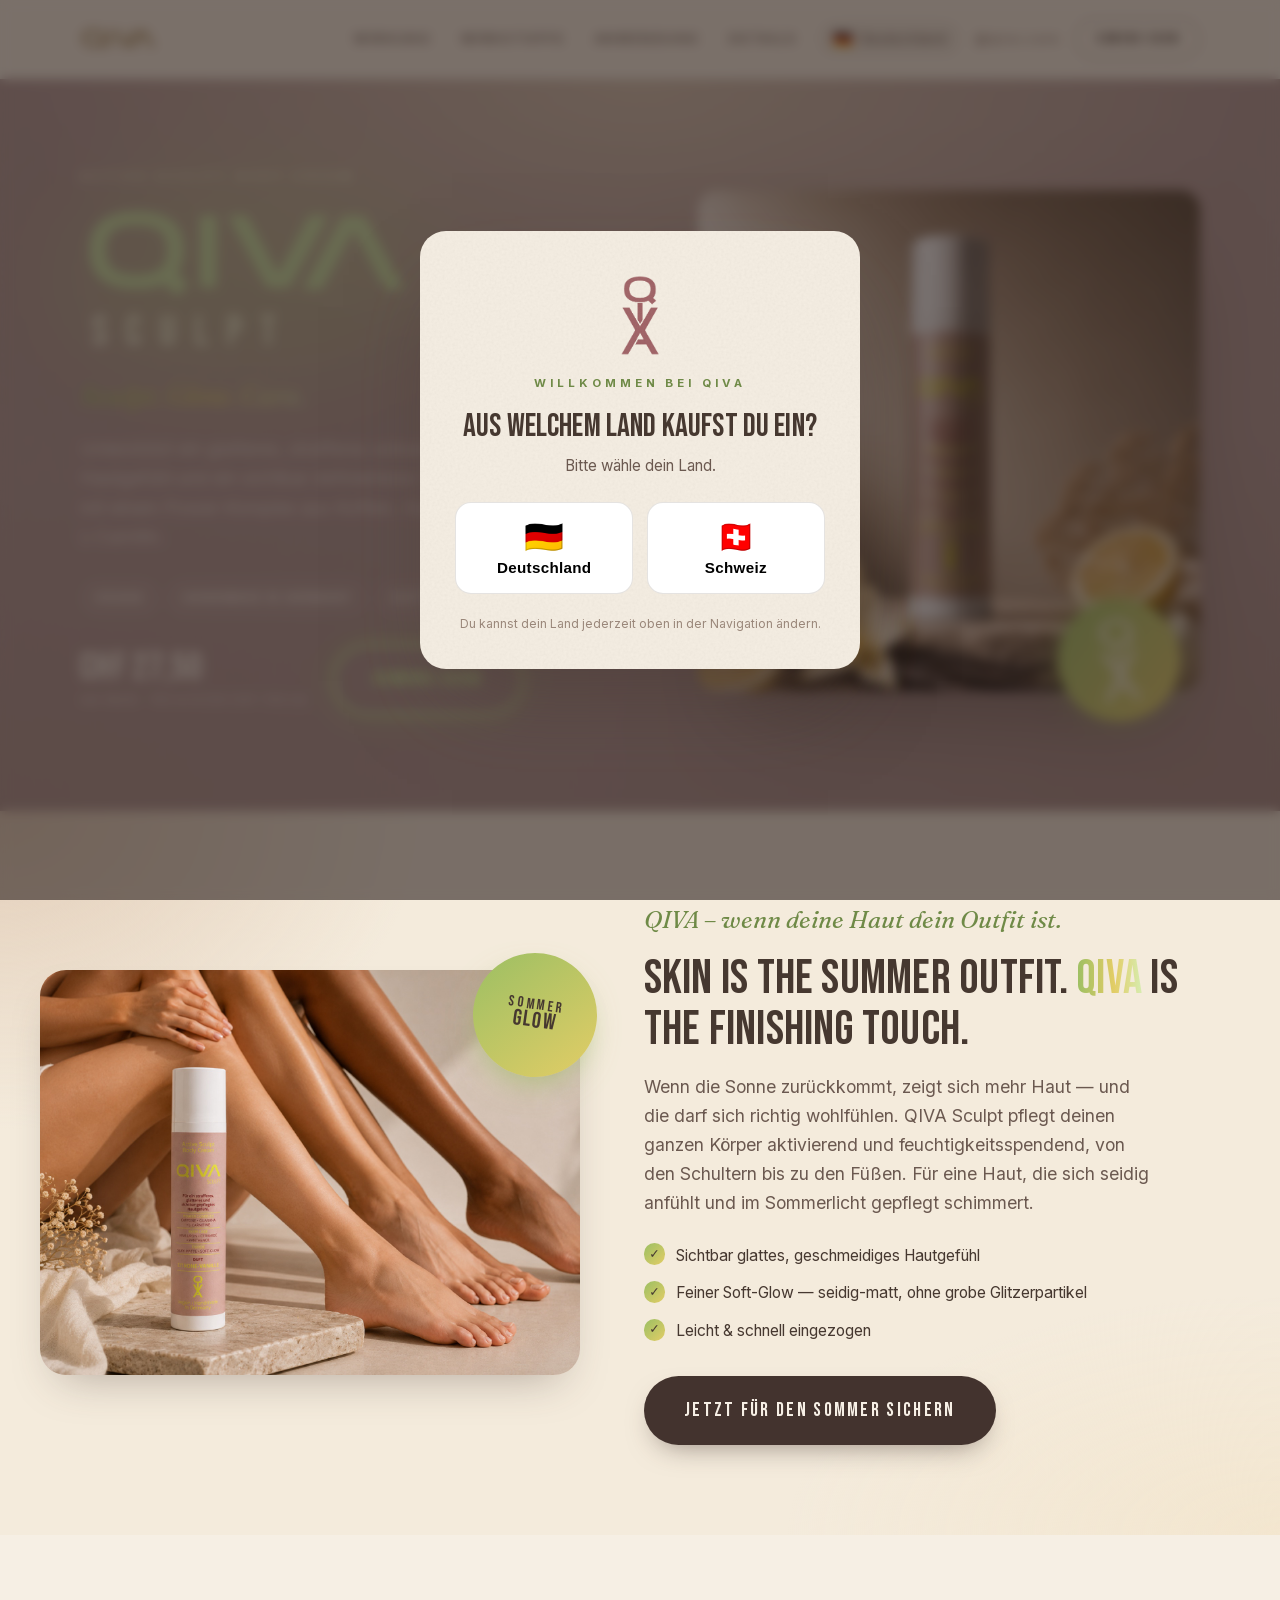
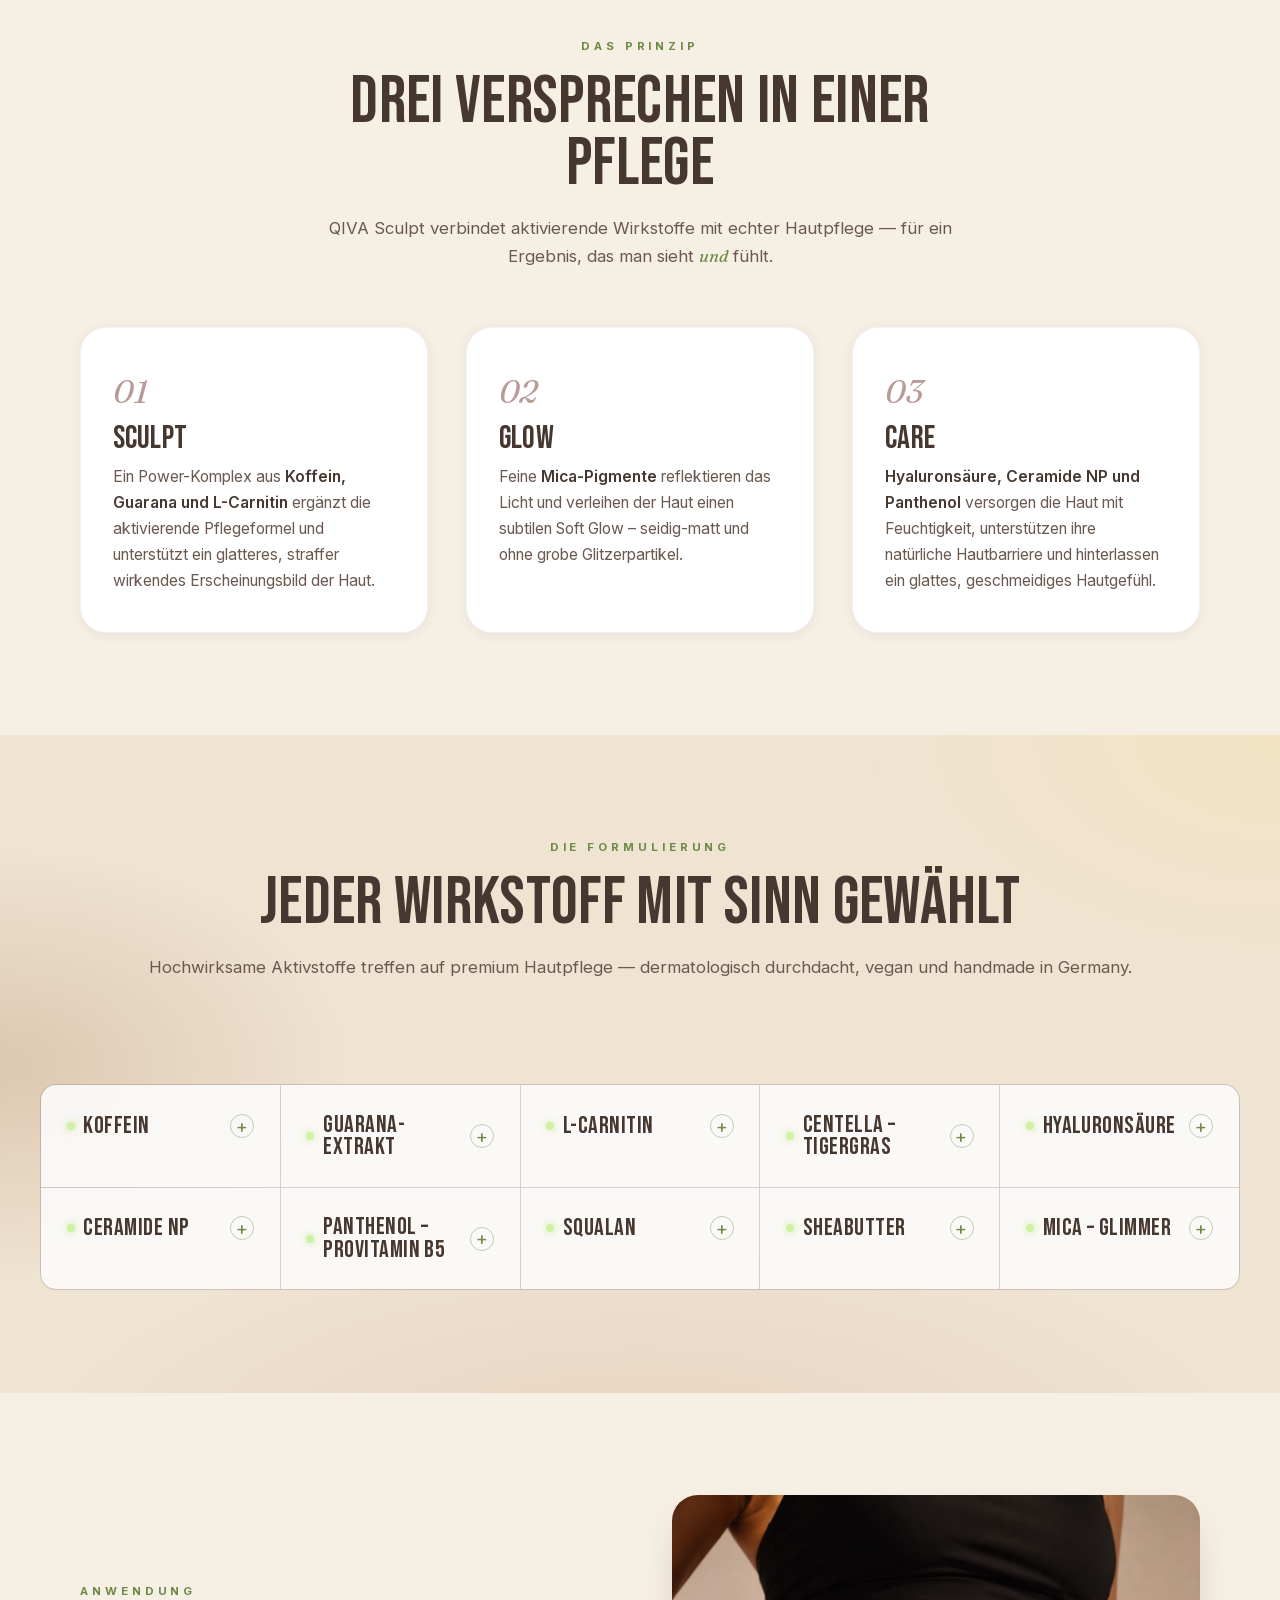
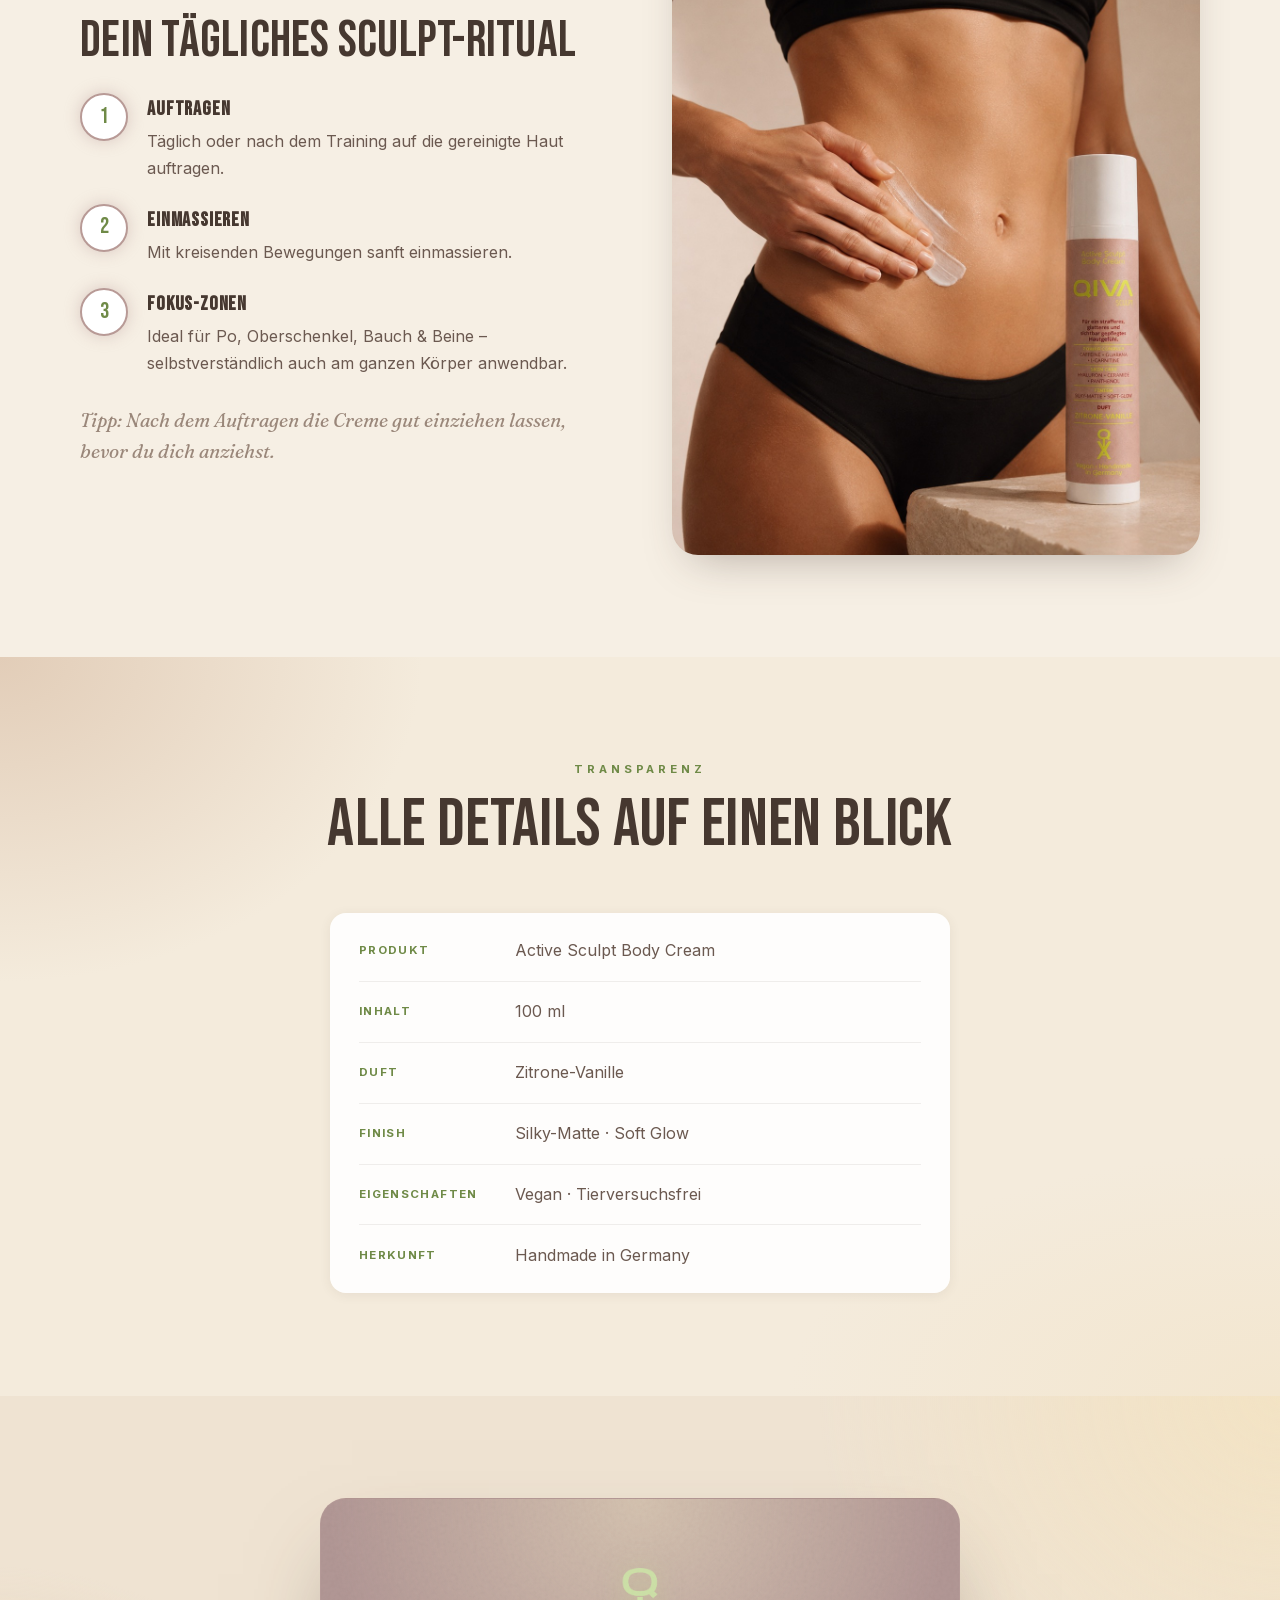
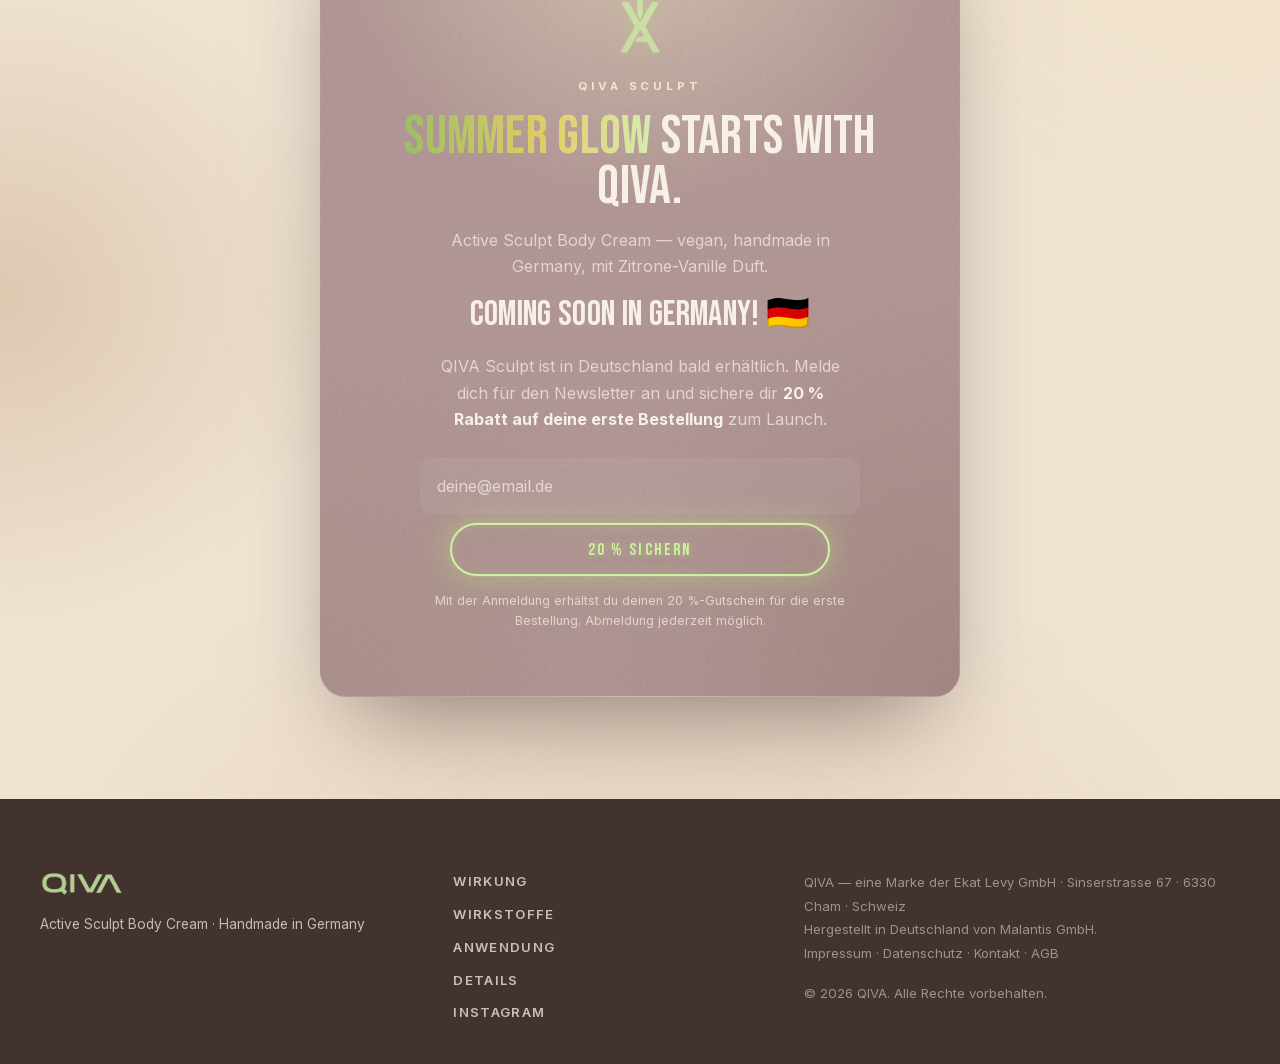
==== commit a37f0eeb: "Prepare go-live: qiva.ch custom domain + SEO/structured data - CNAME for the qiva.ch apex domain (Gi" ====
--- a/index.html
+++ b/index.html
@@ -1,17 +1,33 @@
 <!DOCTYPE html>
-<html lang="de">
+<html lang="de-CH">
 <head>
   <meta charset="UTF-8" />
   <meta name="viewport" content="width=device-width, initial-scale=1.0" />
   <title>QIVA Sculpt — Active Sculpt Body Cream | Vegan · Handmade in Germany</title>
   <meta name="description" content="QIVA Sculpt Active Sculpt Body Cream — Power-Komplex aus Koffein, Guarana & L-Carnitin, gepflegt mit Hyaluron, Ceramiden & Panthenol. Für ein glatteres, strafferes Hautgefühl. Vegan, handmade in Germany. Duft: Zitrone-Vanille." />
+  <meta name="robots" content="index, follow" />
   <meta name="theme-color" content="#b39896" />
+  <link rel="canonical" href="https://qiva.ch/" />
 
   <!-- Open Graph -->
   <meta property="og:type" content="product" />
+  <meta property="og:site_name" content="QIVA" />
+  <meta property="og:locale" content="de_CH" />
+  <meta property="og:url" content="https://qiva.ch/" />
   <meta property="og:title" content="QIVA Sculpt — Active Sculpt Body Cream" />
   <meta property="og:description" content="Sculpt. Glow. Care. Ein straffer wirkendes Hautgefühl mit Koffein, Guarana & L-Carnitin. Vegan · Handmade in Germany." />
-  <meta property="og:image" content="./assets/brand-gold.jpg" />
+  <meta property="og:image" content="https://qiva.ch/assets/brand-gold.jpg" />
+  <meta property="og:image:width" content="1254" />
+  <meta property="og:image:height" content="1254" />
+  <meta property="og:image:alt" content="QIVA Sculpt Active Sculpt Body Cream" />
+  <meta property="product:price:amount" content="27.50" />
+  <meta property="product:price:currency" content="CHF" />
+
+  <!-- Twitter -->
+  <meta name="twitter:card" content="summary_large_image" />
+  <meta name="twitter:title" content="QIVA Sculpt — Active Sculpt Body Cream" />
+  <meta name="twitter:description" content="Sculpt. Glow. Care. Ein straffer wirkendes Hautgefühl mit Koffein, Guarana & L-Carnitin. Vegan · Handmade in Germany." />
+  <meta name="twitter:image" content="https://qiva.ch/assets/brand-gold.jpg" />
 
   <!-- Favicons -->
   <link rel="icon" type="image/png" sizes="32x32" href="./assets/icon-32.png" />
@@ -20,6 +36,81 @@
   <!-- Fonts -->
 
   <link rel="stylesheet" href="./css/styles.css" />
+
+  <!-- Structured data: Produkt, Marke, Website + Abschnitts-Navigation -->
+  <script type="application/ld+json">
+  {
+    "@context": "https://schema.org",
+    "@graph": [
+      {
+        "@type": "Organization",
+        "@id": "https://qiva.ch/#organization",
+        "name": "QIVA",
+        "url": "https://qiva.ch/",
+        "logo": "https://qiva.ch/assets/icon-512.png",
+        "sameAs": ["https://www.instagram.com/qiva.care"]
+      },
+      {
+        "@type": "WebSite",
+        "@id": "https://qiva.ch/#website",
+        "url": "https://qiva.ch/",
+        "name": "QIVA",
+        "inLanguage": "de-CH",
+        "publisher": { "@id": "https://qiva.ch/#organization" }
+      },
+      {
+        "@type": "WebPage",
+        "@id": "https://qiva.ch/#webpage",
+        "url": "https://qiva.ch/",
+        "name": "QIVA Sculpt — Active Sculpt Body Cream",
+        "isPartOf": { "@id": "https://qiva.ch/#website" },
+        "inLanguage": "de-CH",
+        "primaryImageOfPage": "https://qiva.ch/assets/brand-gold.jpg",
+        "hasPart": [
+          { "@type": "WebPageElement", "name": "Wirkung", "url": "https://qiva.ch/#wirkung" },
+          { "@type": "WebPageElement", "name": "Wirkstoffe", "url": "https://qiva.ch/#wirkstoffe" },
+          { "@type": "WebPageElement", "name": "Anwendung", "url": "https://qiva.ch/#anwendung" },
+          { "@type": "WebPageElement", "name": "Details", "url": "https://qiva.ch/#details" },
+          { "@type": "WebPageElement", "name": "Kaufen", "url": "https://qiva.ch/#kaufen" }
+        ]
+      },
+      {
+        "@type": "ItemList",
+        "@id": "https://qiva.ch/#sections",
+        "name": "Abschnitte",
+        "itemListElement": [
+          { "@type": "SiteNavigationElement", "position": 1, "name": "Wirkung",     "description": "Drei Versprechen in einer Pflege: Sculpt, Glow, Care.",   "url": "https://qiva.ch/#wirkung" },
+          { "@type": "SiteNavigationElement", "position": 2, "name": "Wirkstoffe",  "description": "Jeder Wirkstoff mit Sinn gewählt — Koffein bis Sheabutter.", "url": "https://qiva.ch/#wirkstoffe" },
+          { "@type": "SiteNavigationElement", "position": 3, "name": "Anwendung",   "description": "Dein tägliches Sculpt-Ritual.",                            "url": "https://qiva.ch/#anwendung" },
+          { "@type": "SiteNavigationElement", "position": 4, "name": "Details",     "description": "Alle Produktdetails auf einen Blick.",                     "url": "https://qiva.ch/#details" },
+          { "@type": "SiteNavigationElement", "position": 5, "name": "Kaufen",      "description": "QIVA Sculpt für CHF 27.50 bestellen.",                     "url": "https://qiva.ch/#kaufen" }
+        ]
+      },
+      {
+        "@type": "Product",
+        "@id": "https://qiva.ch/#product",
+        "name": "QIVA Sculpt — Active Sculpt Body Cream",
+        "description": "Active Sculpt Body Cream mit einem Power-Komplex aus Koffein, Guarana & L-Carnitin, gepflegt mit Hyaluron, Ceramiden & Panthenol. Vegan, handmade in Germany. Duft: Zitrone-Vanille.",
+        "image": ["https://qiva.ch/assets/brand-gold.jpg", "https://qiva.ch/assets/bottle-hero.jpg"],
+        "url": "https://qiva.ch/",
+        "brand": { "@type": "Brand", "name": "QIVA" },
+        "category": "Körperpflege",
+        "size": "100 ml",
+        "mainEntityOfPage": { "@id": "https://qiva.ch/#webpage" },
+        "offers": {
+          "@type": "Offer",
+          "url": "https://qiva.ch/#kaufen",
+          "priceCurrency": "CHF",
+          "price": "27.50",
+          "availability": "https://schema.org/InStock",
+          "itemCondition": "https://schema.org/NewCondition",
+          "areaServed": { "@type": "Country", "name": "CH" },
+          "seller": { "@id": "https://qiva.ch/#organization" }
+        }
+      }
+    ]
+  }
+  </script>
 </head>
 <body>
 
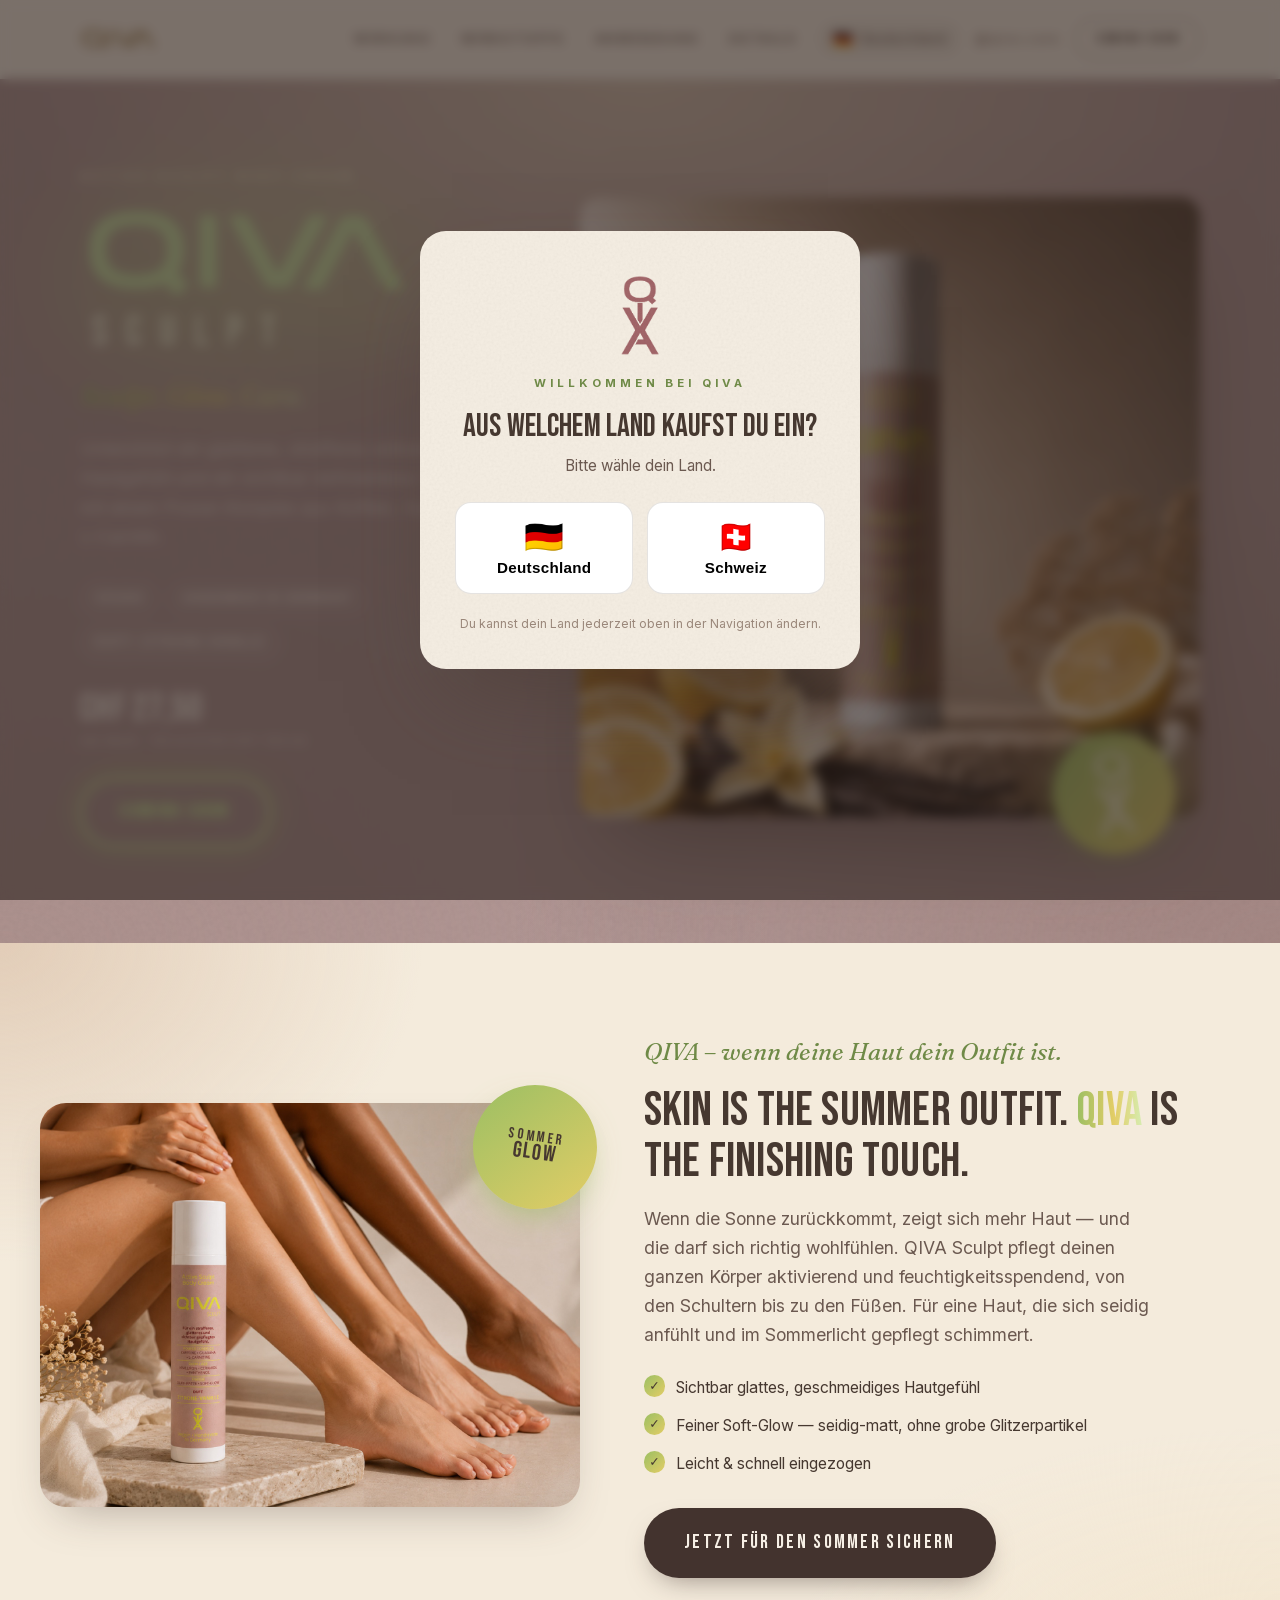
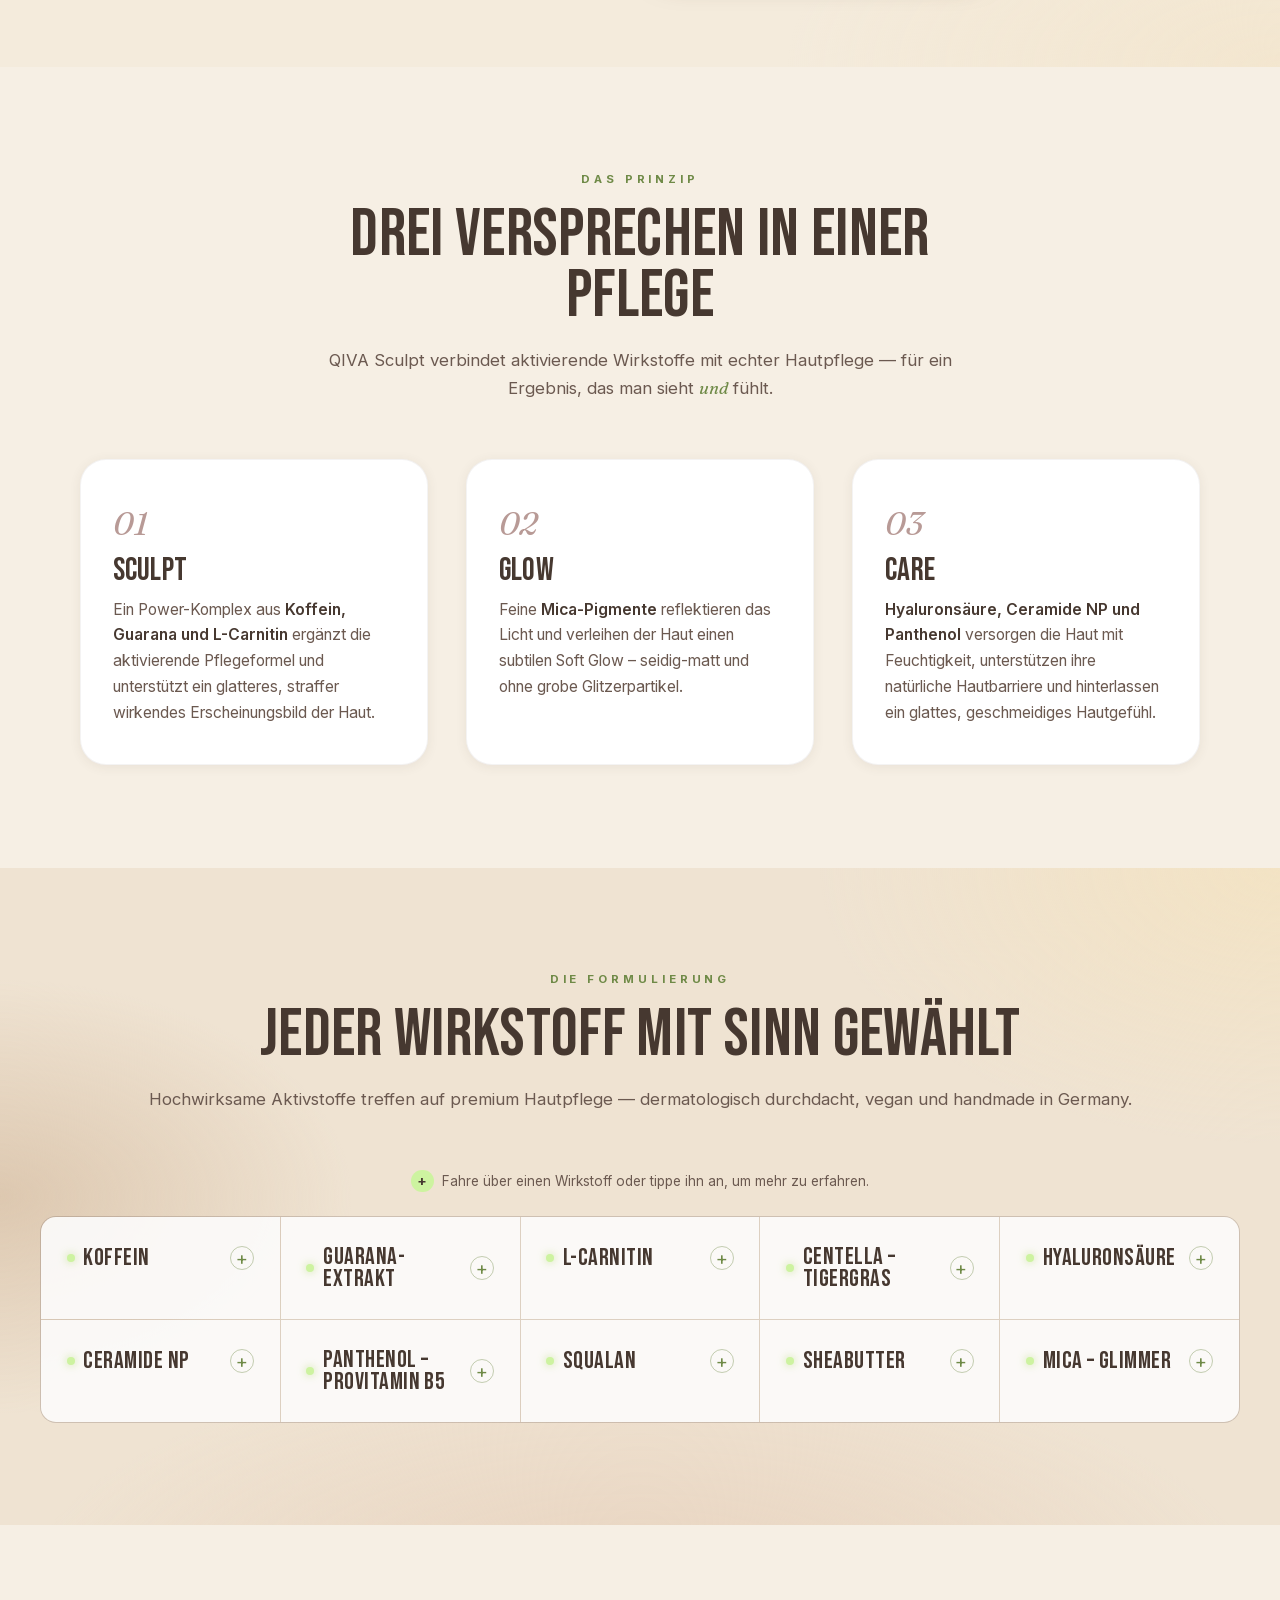
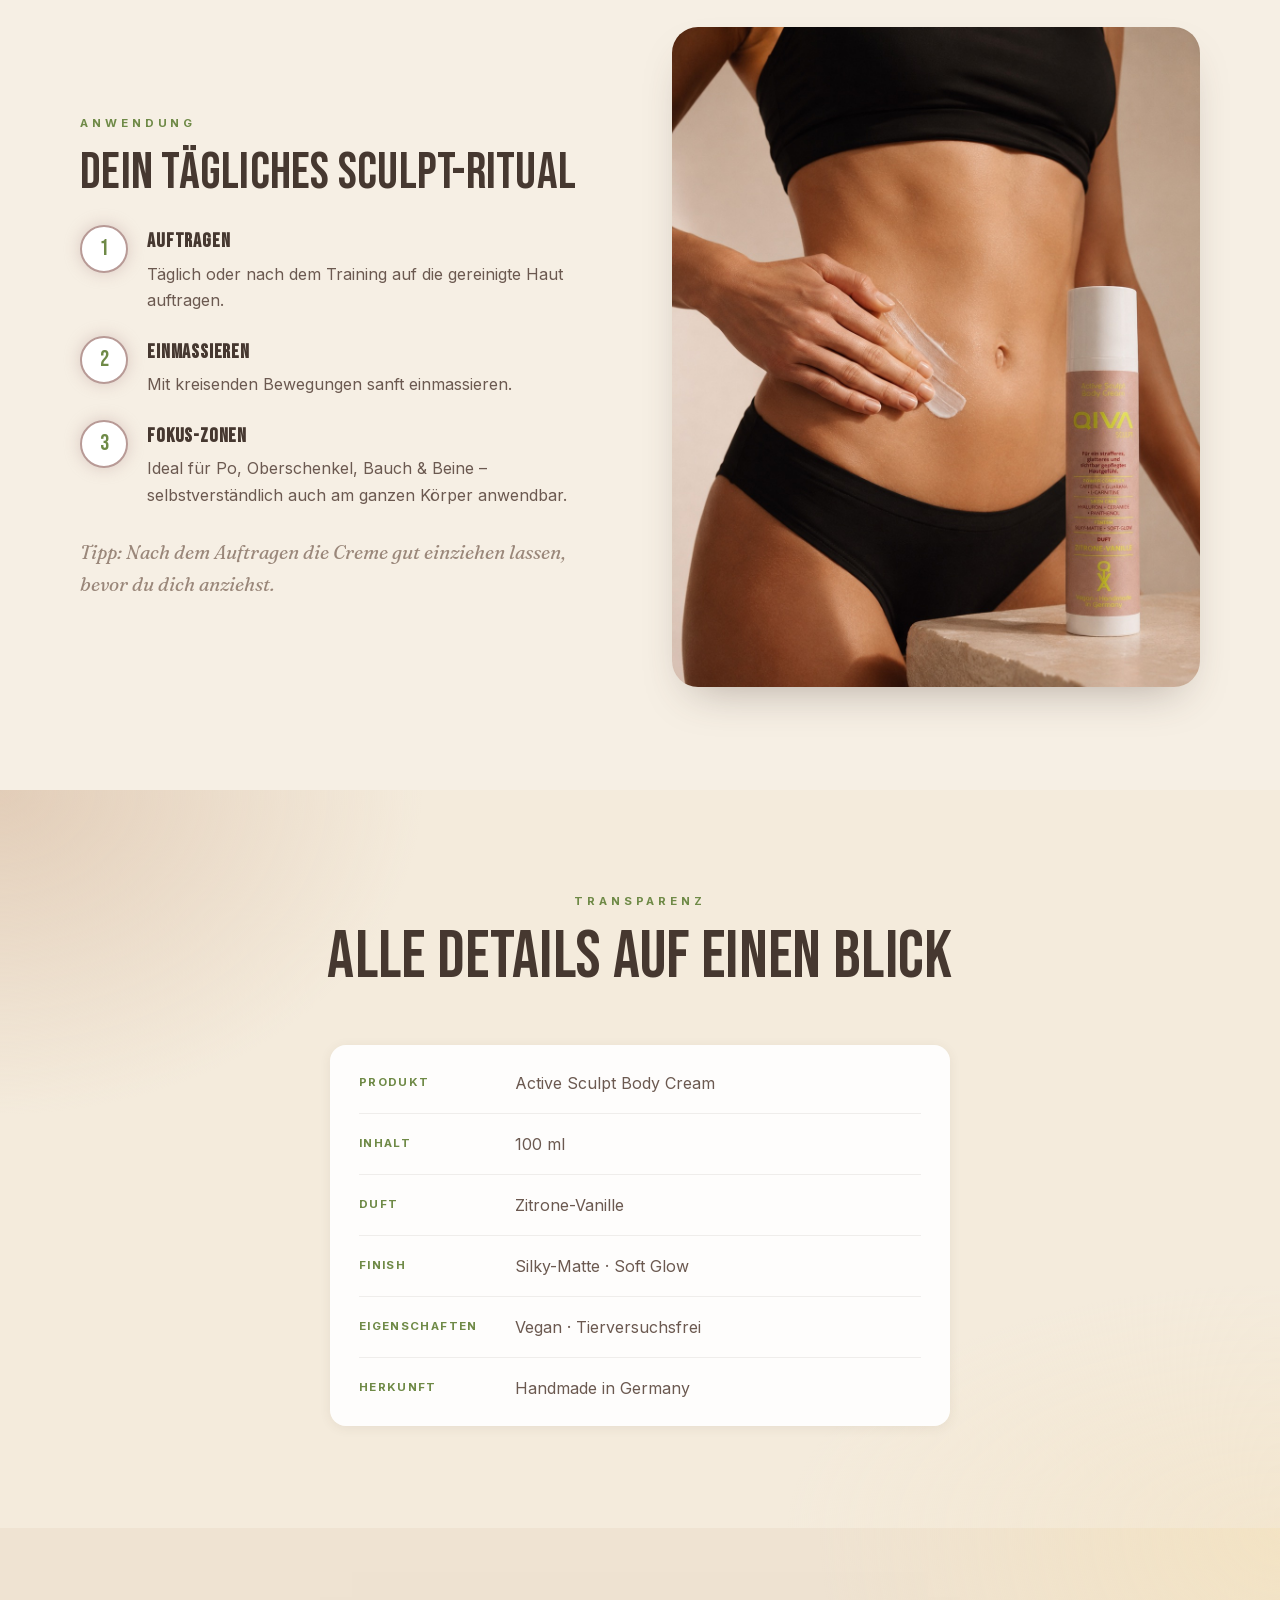
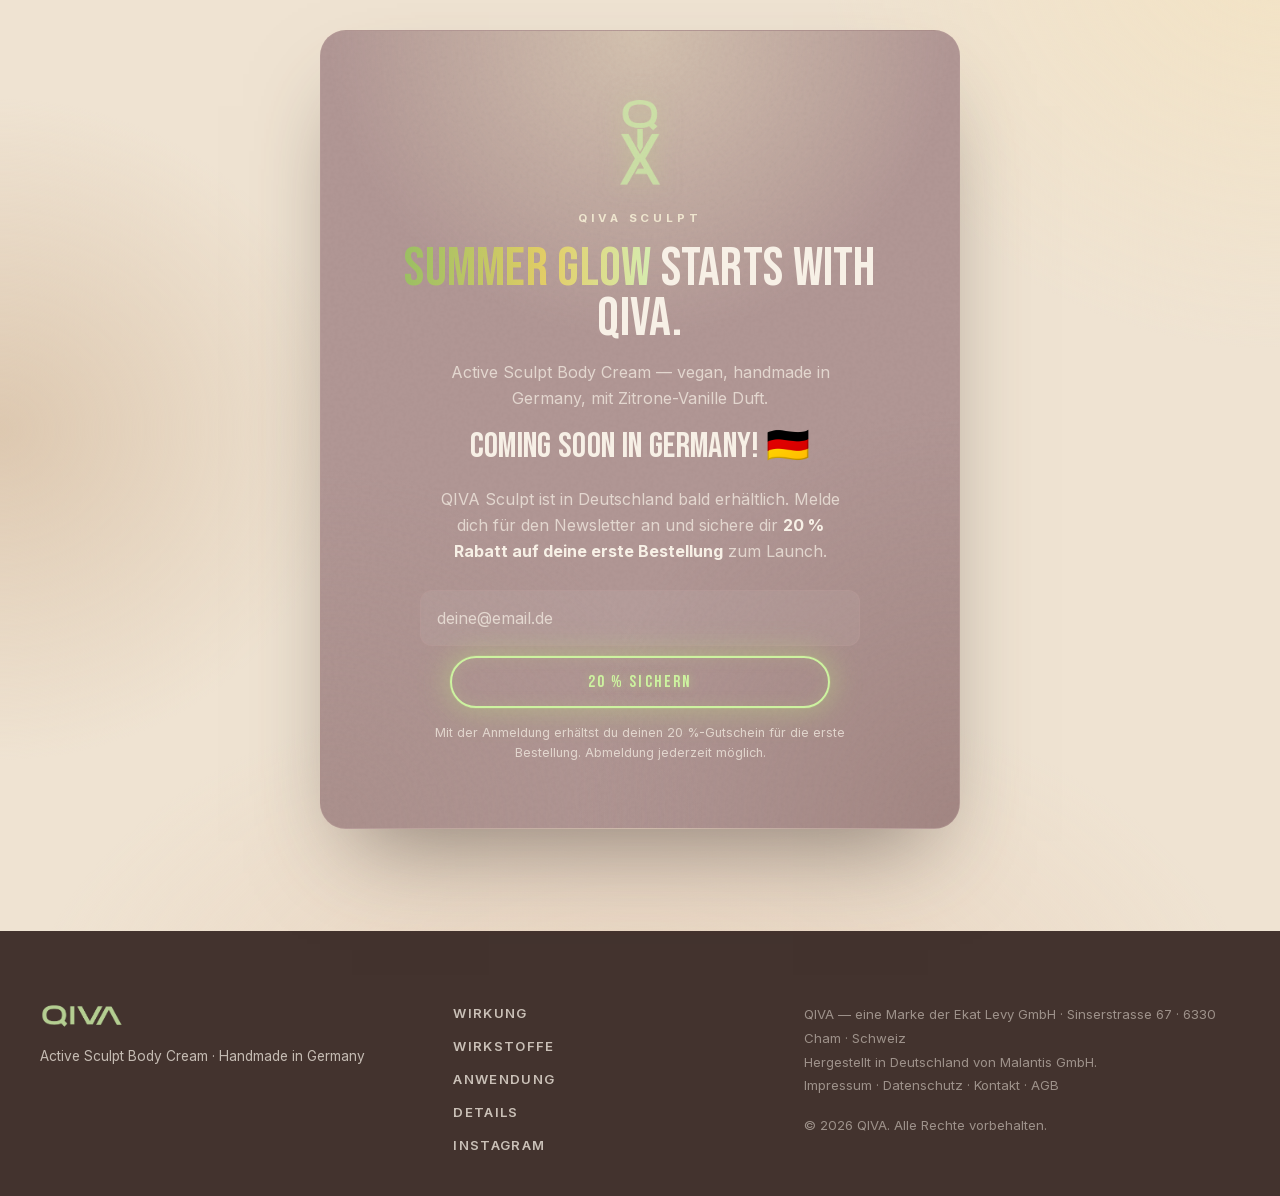
==== commit 8bd54a81: "Hero: Werbeclip statt Standbild Das Hero-Visual zeigt jetzt einen 12-Sekunden-Clip (1080x1080, ohne " ====
--- a/index.html
+++ b/index.html
@@ -37,7 +37,18 @@
 
   <link rel="stylesheet" href="./css/styles.css" />
 
-  <!-- Structured data: Produkt, Marke, Website + Abschnitts-Navigation -->
+  <!-- Structured data: Produkt, Marke, Website + Abschnitts-Navigation.
+
+       ACHTUNG shippingRate: steht auf 0 CHF, weil der Versand laut AGB bis zum
+       31.08.2026 gratis ist. Danach gelten CHF 7,90 pro Bestellung -- den Wert
+       dann hier mitziehen, sonst weicht die Auszeichnung vom Kassenpreis ab.
+
+       Bewusst NICHT enthalten sind review und aggregateRating. Die Search
+       Console meldet sie als (nicht kritische) Verbesserungsvorschläge, aber es
+       gibt bislang keine echten Kundenbewertungen. Erfundene Bewertungen
+       verstossen gegen Googles Richtlinien und koennen eine manuelle Massnahme
+       ausloesen. Ergaenzen, sobald es echte Rezensionen gibt -- nicht vorher. -->
+
   <script type="application/ld+json">
   {
     "@context": "https://schema.org",
@@ -67,6 +78,7 @@
         "inLanguage": "de-CH",
         "primaryImageOfPage": "https://qiva.ch/assets/brand-gold.jpg",
         "hasPart": [
+          { "@type": "WebPageElement", "name": "Sommer-Edition", "url": "https://qiva.ch/#sommer" },
           { "@type": "WebPageElement", "name": "Wirkung", "url": "https://qiva.ch/#wirkung" },
           { "@type": "WebPageElement", "name": "Wirkstoffe", "url": "https://qiva.ch/#wirkstoffe" },
           { "@type": "WebPageElement", "name": "Anwendung", "url": "https://qiva.ch/#anwendung" },
@@ -79,11 +91,12 @@
         "@id": "https://qiva.ch/#sections",
         "name": "Abschnitte",
         "itemListElement": [
-          { "@type": "SiteNavigationElement", "position": 1, "name": "Wirkung",     "description": "Drei Versprechen in einer Pflege: Sculpt, Glow, Care.",   "url": "https://qiva.ch/#wirkung" },
-          { "@type": "SiteNavigationElement", "position": 2, "name": "Wirkstoffe",  "description": "Jeder Wirkstoff mit Sinn gewählt — Koffein bis Sheabutter.", "url": "https://qiva.ch/#wirkstoffe" },
-          { "@type": "SiteNavigationElement", "position": 3, "name": "Anwendung",   "description": "Dein tägliches Sculpt-Ritual.",                            "url": "https://qiva.ch/#anwendung" },
-          { "@type": "SiteNavigationElement", "position": 4, "name": "Details",     "description": "Alle Produktdetails auf einen Blick.",                     "url": "https://qiva.ch/#details" },
-          { "@type": "SiteNavigationElement", "position": 5, "name": "Kaufen",      "description": "QIVA Sculpt für CHF 27.50 bestellen.",                     "url": "https://qiva.ch/#kaufen" }
+          { "@type": "SiteNavigationElement", "position": 1, "name": "Sommer-Edition", "description": "Skin is the summer outfit — QIVA Sculpt für die warme Jahreszeit.", "url": "https://qiva.ch/#sommer" },
+          { "@type": "SiteNavigationElement", "position": 2, "name": "Wirkung",     "description": "Drei Versprechen in einer Pflege: Sculpt, Glow, Care.",   "url": "https://qiva.ch/#wirkung" },
+          { "@type": "SiteNavigationElement", "position": 3, "name": "Wirkstoffe",  "description": "Jeder Wirkstoff mit Sinn gewählt — Koffein bis Sheabutter.", "url": "https://qiva.ch/#wirkstoffe" },
+          { "@type": "SiteNavigationElement", "position": 4, "name": "Anwendung",   "description": "Dein tägliches Sculpt-Ritual.",                            "url": "https://qiva.ch/#anwendung" },
+          { "@type": "SiteNavigationElement", "position": 5, "name": "Details",     "description": "Alle Produktdetails auf einen Blick.",                     "url": "https://qiva.ch/#details" },
+          { "@type": "SiteNavigationElement", "position": 6, "name": "Kaufen",      "description": "QIVA Sculpt für CHF 27.50 bestellen.",                     "url": "https://qiva.ch/#kaufen" }
         ]
       },
       {
@@ -105,7 +118,22 @@
           "availability": "https://schema.org/InStock",
           "itemCondition": "https://schema.org/NewCondition",
           "areaServed": { "@type": "Country", "name": "CH" },
-          "seller": { "@id": "https://qiva.ch/#organization" }
+          "seller": { "@id": "https://qiva.ch/#organization" },
+          "shippingDetails": {
+            "@type": "OfferShippingDetails",
+            "shippingRate": { "@type": "MonetaryAmount", "value": "0", "currency": "CHF" },
+            "shippingDestination": { "@type": "DefinedRegion", "addressCountry": "CH" },
+            "deliveryTime": {
+              "@type": "ShippingDeliveryTime",
+              "transitTime": { "@type": "QuantitativeValue", "minValue": 2, "maxValue": 5, "unitCode": "DAY" }
+            }
+          },
+          "hasMerchantReturnPolicy": {
+            "@type": "MerchantReturnPolicy",
+            "applicableCountry": "CH",
+            "returnPolicyCategory": "https://schema.org/MerchantReturnNotPermitted",
+            "merchantReturnLink": "https://qiva.ch/agb.html"
+          }
         }
       }
     ]
@@ -220,11 +248,25 @@
         </div>
 
         <div class="hero__visual reveal">
-          <picture>
-            <source srcset="./assets/bottle-citrus.webp" type="image/webp" />
+          <!-- Werbeclip statt Standbild. muted + playsinline sind Pflicht, sonst
+               verweigern iOS und Chrome den Autostart. poster ist bottle-citrus.jpg,
+               dasselbe Bild diente als Startframe der Generierung -- der Übergang vom
+               Standbild zum laufenden Video ist deshalb unsichtbar. Bei reduzierter
+               Bewegung bleibt es dauerhaft stehen (siehe js/main.js).
+
+               Der Clip ist eine Ping-Pong-Schleife: 6 s vorwärts, dann rückwärts.
+               Dadurch ist der letzte Frame konstruktionsbedingt der erste, die Schleife
+               springt nicht. KI-Videomodelle treffen den Rundlauf von sich aus nie.
+               Erzeugt aus dem Master in ~/Documents/QIVA-Unterlagen/video/ mit ffmpeg,
+               Rezept siehe CLAUDE.md. -->
+          <video class="hero__bottle" src="./assets/qiva-hero.mp4"
+                 poster="./assets/bottle-citrus.jpg"
+                 width="1080" height="1080"
+                 autoplay muted loop playsinline preload="metadata"
+                 aria-label="QIVA Sculpt — Werbeclip">
             <img src="./assets/bottle-citrus.jpg" alt="QIVA Sculpt mit Zitrone und Vanille"
-                 class="hero__bottle" width="1254" height="1254" fetchpriority="high" />
-          </picture>
+                 class="hero__bottle" width="1254" height="1254" />
+          </video>
           <div class="hero__seal" aria-hidden="true">
             <img src="./assets/monogram-cream.png" alt="" />
           </div>
@@ -389,6 +431,10 @@
               <strong>20&nbsp;%-Gutschein</strong> — plus Glow-Tipps &amp; Neuigkeiten.</p>
             <form class="newsletter" data-source="website-ch" novalidate>
               <label class="sr-only" for="nlEmail-ch">E-Mail-Adresse</label>
+              <!-- Honeypot: für Menschen unsichtbar. Füllt ein Bot das Feld aus,
+                   verwirft der Worker die Anmeldung stillschweigend. -->
+              <input type="text" name="website" class="newsletter__trap" tabindex="-1"
+                     autocomplete="off" aria-hidden="true" />
               <div class="newsletter__row">
                 <input type="email" id="nlEmail-ch" name="email" class="newsletter__input"
                        placeholder="deine@email.ch" autocomplete="email" required />
@@ -410,16 +456,16 @@
             Bestellung</strong> zum Launch.</p>
 
           <!-- ===================================================================
-               NEWSLETTER SLOT
-               Dieses Formular an deinen Newsletter-Dienst anbinden
-               (z. B. Brevo / Mailchimp / CleverReach): entweder das
-               action-Attribut des <form> auf die Endpoint-URL setzen und
-               method="post" nutzen, oder die Anbindung in js/main.js ergänzen
-               (siehe Kommentar "NEWSLETTER"). Aktuell zeigt es nur eine
-               Bestätigung, ohne die Adresse zu speichern.
+               NEWSLETTER
+               Der Versand läuft über js/main.js -> Cloudflare Worker
+               (brevo-proxy/) -> Brevo Double-Opt-In. Einrichtung und
+               Fehlersuche: README.md, Abschnitt "Newsletter setup".
                =================================================================== -->
           <form class="newsletter" data-source="website-de" novalidate>
             <label class="sr-only" for="nlEmail-de">E-Mail-Adresse</label>
+            <!-- Honeypot, siehe Formular oben. -->
+            <input type="text" name="website" class="newsletter__trap" tabindex="-1"
+                   autocomplete="off" aria-hidden="true" />
             <div class="newsletter__row">
               <input type="email" id="nlEmail-de" name="email" class="newsletter__input"
                      placeholder="deine@email.de" autocomplete="email" required />
--- a/css/styles.css
+++ b/css/styles.css
@@ -660,6 +660,11 @@
 .newsletter__input::placeholder { color: var(--on-dark-mute); }
 .newsletter__input:focus-visible { outline: 2px solid var(--blush, #d2eb96); outline-offset: 2px; }
 .newsletter__btn { flex: 0 0 auto; white-space: nowrap; }
+/* Honeypot gegen Bots: komplett aus dem Blickfeld, aber im DOM vorhanden. */
+.newsletter__trap {
+  position: absolute; left: -9999px; width: 1px; height: 1px;
+  opacity: 0; pointer-events: none;
+}
 .newsletter__hint { font-size: .78rem; color: var(--on-dark-mute); margin-top: .9rem; }
 .newsletter__done { color: var(--on-dark); margin-top: .4rem; font-weight: 600; }
 
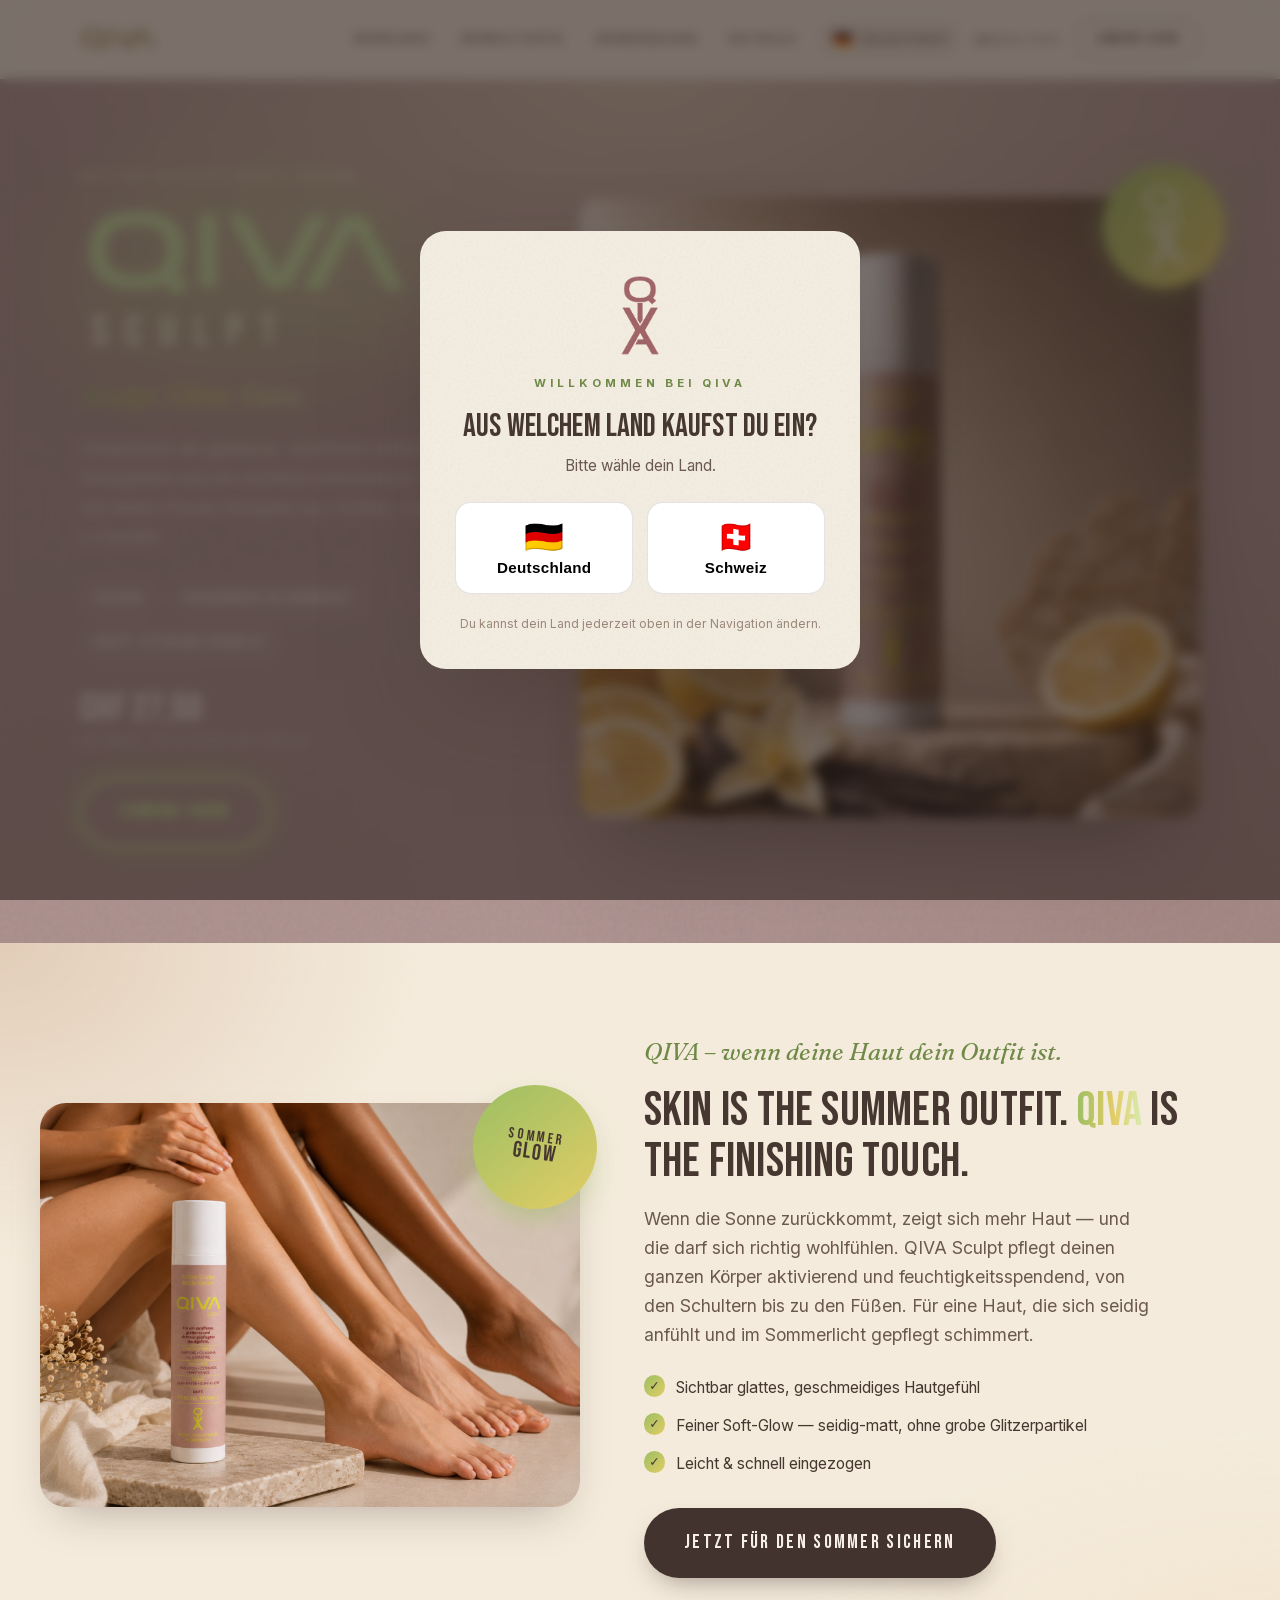
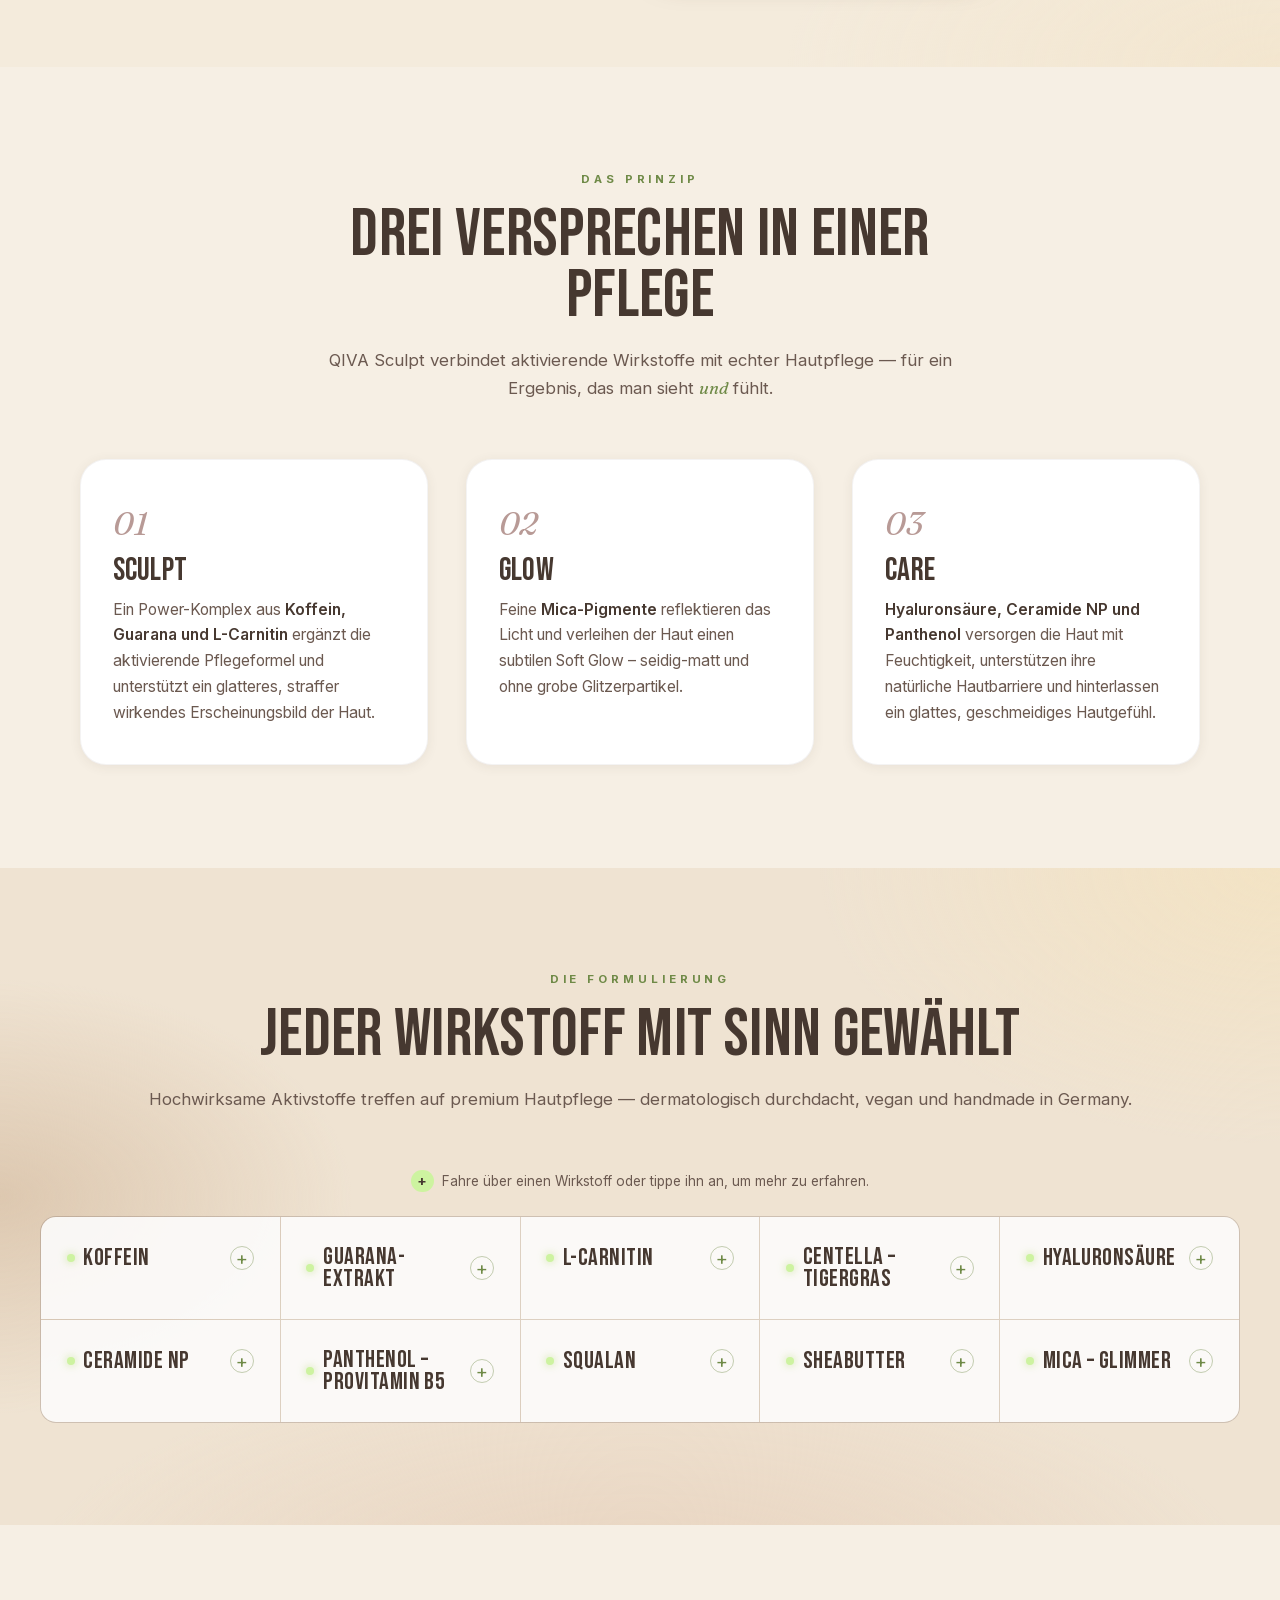
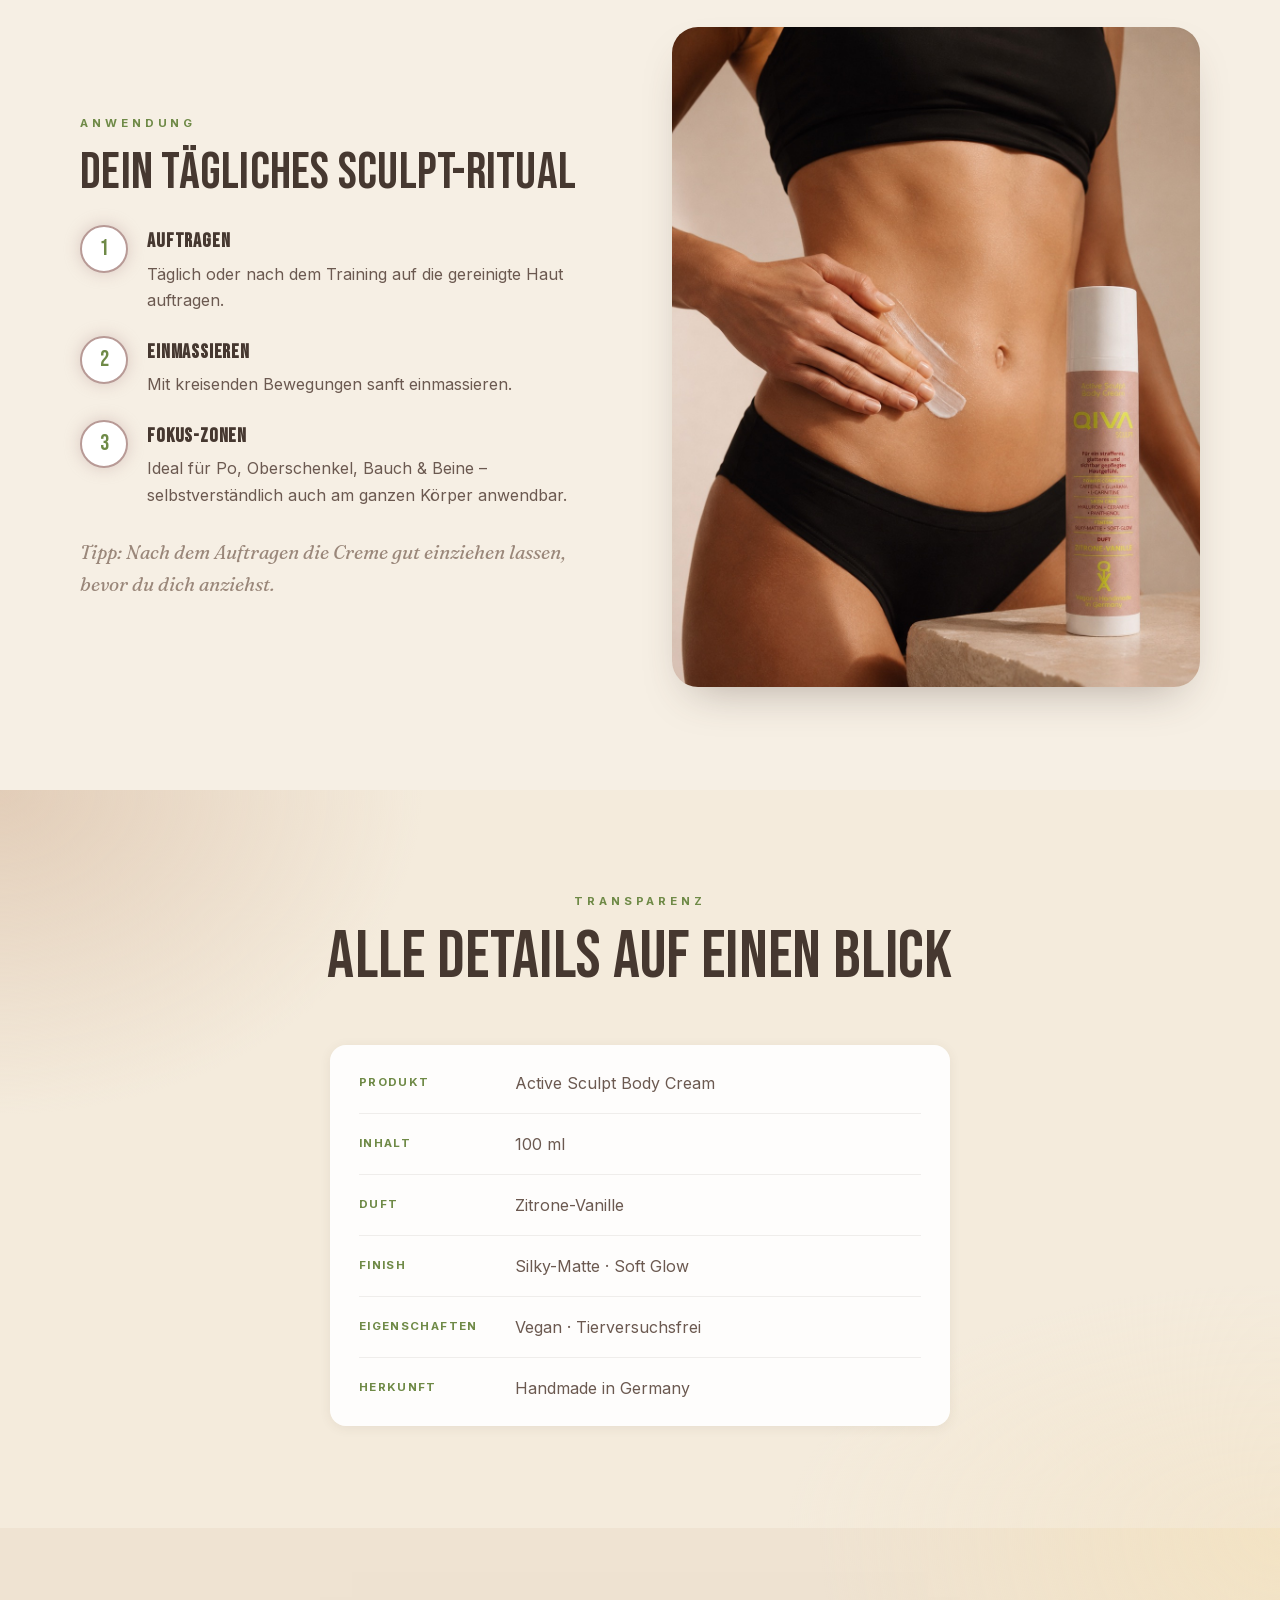
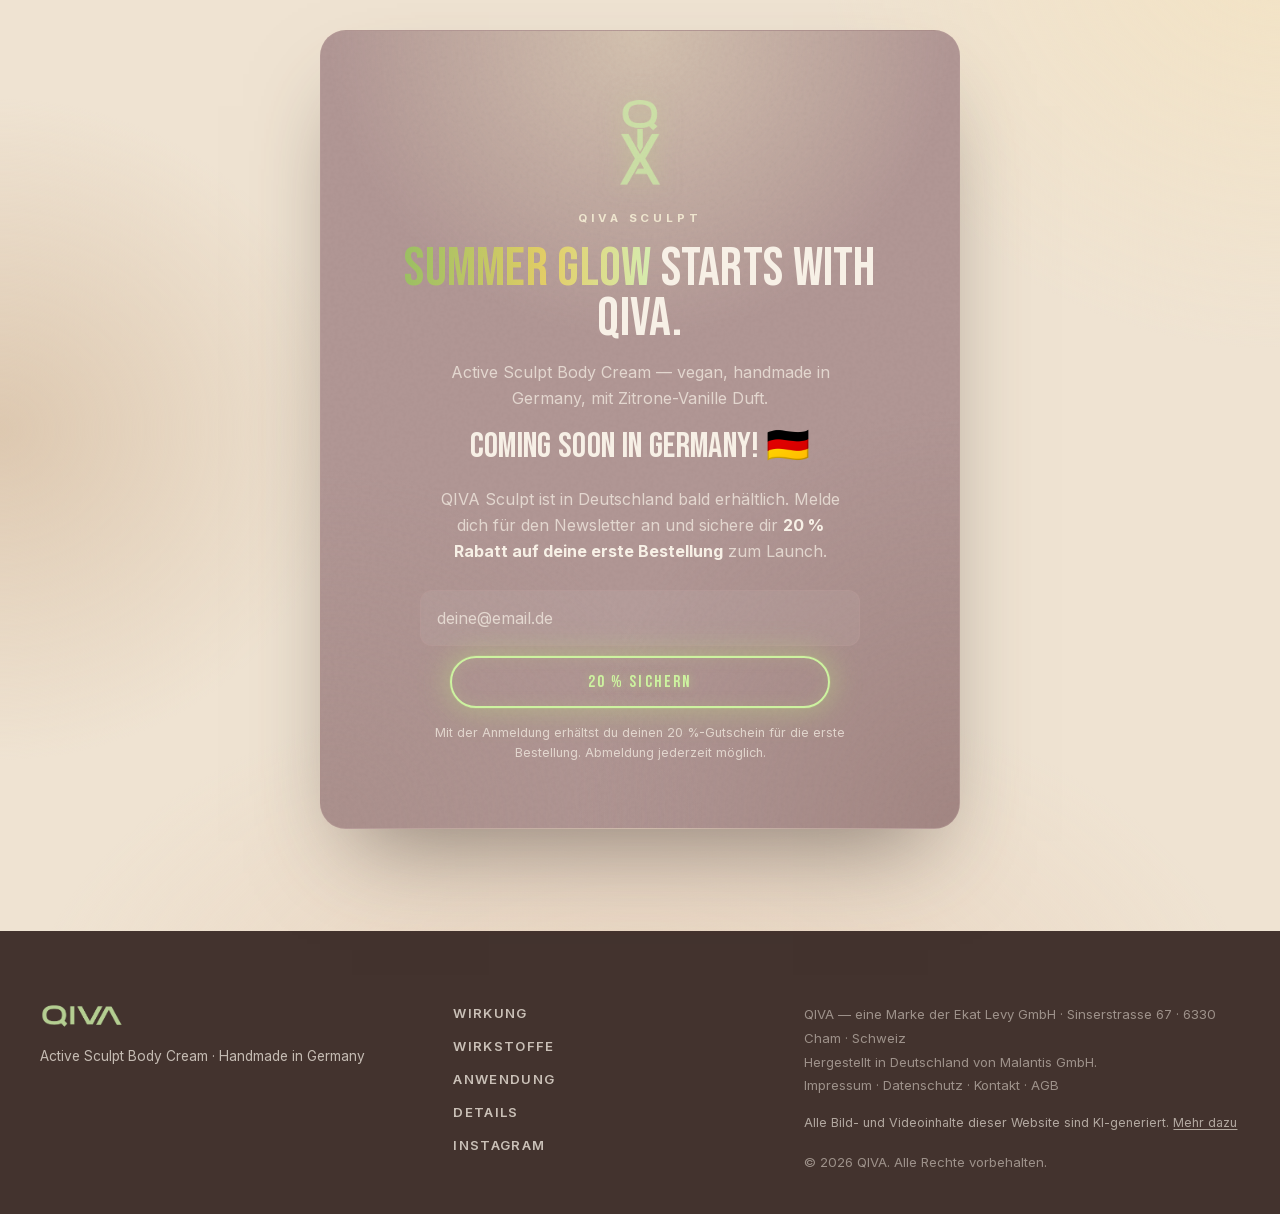
==== commit 1d6f1e3d: "KI-Transparenzhinweise nach Art. 50 EU-KI-Verordnung Saemtliche Bild- und Videoinhalte der Seite sin" ====
--- a/index.html
+++ b/index.html
@@ -259,6 +259,7 @@
                springt nicht. KI-Videomodelle treffen den Rundlauf von sich aus nie.
                Erzeugt aus dem Master in ~/Documents/QIVA-Unterlagen/video/ mit ffmpeg,
                Rezept siehe CLAUDE.md. -->
+          <div class="hero__media">
           <video class="hero__bottle" src="./assets/qiva-hero.mp4"
                  poster="./assets/bottle-citrus.jpg"
                  width="1080" height="1080"
@@ -267,8 +268,16 @@
             <img src="./assets/bottle-citrus.jpg" alt="QIVA Sculpt mit Zitrone und Vanille"
                  class="hero__bottle" width="1254" height="1254" />
           </video>
-          <div class="hero__seal" aria-hidden="true">
-            <img src="./assets/monogram-cream.png" alt="" />
+            <!-- KI-Transparenzhinweis (Art. 50 EU-KI-VO). Muss am Inhalt selbst
+                 stehen, nicht nur im Footer: Die Offenlegung ist spätestens zum
+                 Zeitpunkt der ersten Exposition fällig, und das Video liegt above
+                 the fold. Für kreative Werke erlaubt die Verordnung eine Form, die
+                 die Darstellung nicht beeinträchtigt -- daher die dezente
+                 Einblendung statt einer Bildunterschrift. -->
+            <p class="hero__ai-note"><a href="./impressum.html#ki">KI-generiert</a></p>
+            <div class="hero__seal" aria-hidden="true">
+              <img src="./assets/monogram-cream.png" alt="" />
+            </div>
           </div>
         </div>
       </div>
@@ -502,7 +511,8 @@
         <p class="footer__links">
           <a href="./impressum.html">Impressum</a> · <a href="./datenschutz.html">Datenschutz</a> · <a href="./kontakt.html">Kontakt</a> · <a href="./agb.html">AGB</a>
         </p>
-        <p class="footer__copy">© <span id="year">2026</span> QIVA. Alle Rechte vorbehalten.</p>
+        <p class="footer__ai">Alle Bild- und Videoinhalte dieser Website sind KI-generiert. <a href="./impressum.html#ki">Mehr dazu</a></p>
+          <p class="footer__copy">© <span id="year">2026</span> QIVA. Alle Rechte vorbehalten.</p>
       </div>
     </div>
   </footer>
--- a/css/styles.css
+++ b/css/styles.css
@@ -439,16 +439,18 @@
 .price--center .price__amount { font-size: 3rem; }
 
 .hero__visual { position: relative; z-index: 3; display: flex; justify-content: center; }
-.hero__bottle { width: auto; max-height: min(74vh, 620px); border-radius: 20px; box-shadow: var(--shadow-lg); animation: floaty 7s ease-in-out infinite; }
+.hero__bottle { width: auto; max-height: min(74vh, 620px); border-radius: 20px; box-shadow: var(--shadow-lg); display: block; }
 .hero__seal {
-  position: absolute; right: 4%; bottom: -6%;
+  /* Siegel oben rechts an der Videoecke. Liegt im .hero__media-Wrapper, die
+     Prozentwerte beziehen sich also auf das Video, nicht auf die Hero-Spalte. */
+  position: absolute; right: -4%; top: -5%; z-index: 2;
   width: clamp(78px, 12vw, 122px); height: clamp(78px, 12vw, 122px);
   display: grid; place-items: center; border-radius: 50%;
   background: var(--grad-embody-135); box-shadow: 0 0 30px rgba(155,191,99,.5); transform: rotate(-6deg);
 }
 .hero__seal img { width: 40%; }
 @keyframes floaty { 0%,100% { transform: translateY(0); } 50% { transform: translateY(-12px); } }
-@media (prefers-reduced-motion: reduce) { .hero__bottle { animation: none; } }
+@media (prefers-reduced-motion: reduce) { .hero__media { animation: none; } }
 
 /* ---------- MARQUEE ---------- */
 .marquee { background: var(--plum-ink); color: var(--on-dark); overflow: hidden; padding: .95rem 0; }
@@ -685,6 +687,28 @@
 .footer__legal { font-size: .82rem; color: rgba(247,240,230,.5); line-height: 1.8; }
 .footer__links a:hover { color: var(--blush); }
 .footer__copy { margin-top: 1rem; }
+/* KI-Transparenzhinweis (Art. 50 EU-KI-VO). Bewusst zurückhaltend, aber in
+   ausreichendem Kontrast — ein Hinweis, den man nicht lesen kann, erfüllt die
+   Offenlegungspflicht nicht. */
+.footer__ai { margin-top: .9rem; font-size: .78rem; color: rgba(247,240,230,.62); }
+.footer__ai a { color: rgba(247,240,230,.62); text-decoration: underline; text-underline-offset: 2px; }
+.footer__ai a:hover { color: var(--lime); }
+
+/* Hinweis direkt am Hero-Video: die Offenlegung muss dort erfolgen, wo der
+   Inhalt wahrgenommen wird, nicht nur im Footer. Als Einblendung unten rechts
+   im Bild, damit sie nicht als Bildunterschrift dominiert. Der dunkle Scrim
+   sichert die Lesbarkeit über hellen wie dunklen Bildbereichen — ohne ihn wäre
+   der Hinweis je nach Videoinhalt unlesbar und damit rechtlich wertlos. */
+.hero__media { position: relative; display: inline-block; line-height: 0;
+  animation: floaty 7s ease-in-out infinite; }
+.hero__ai-note {
+  position: absolute; right: .7rem; bottom: .7rem; margin: 0;
+  line-height: 1; font-size: .68rem; letter-spacing: .04em;
+  padding: .32rem .6rem; border-radius: 999px;
+  background: rgba(67,51,46,.42); backdrop-filter: blur(3px);
+}
+.hero__ai-note a { color: rgba(247,240,230,.92); text-decoration: none; }
+.hero__ai-note a:hover { color: var(--lime); text-decoration: underline; text-underline-offset: 2px; }
 
 /* ---------- Legal pages (Impressum / Datenschutz) ---------- */
 .legalbar { border-bottom: 1px solid rgba(70,56,48,.08); background: var(--cream); }
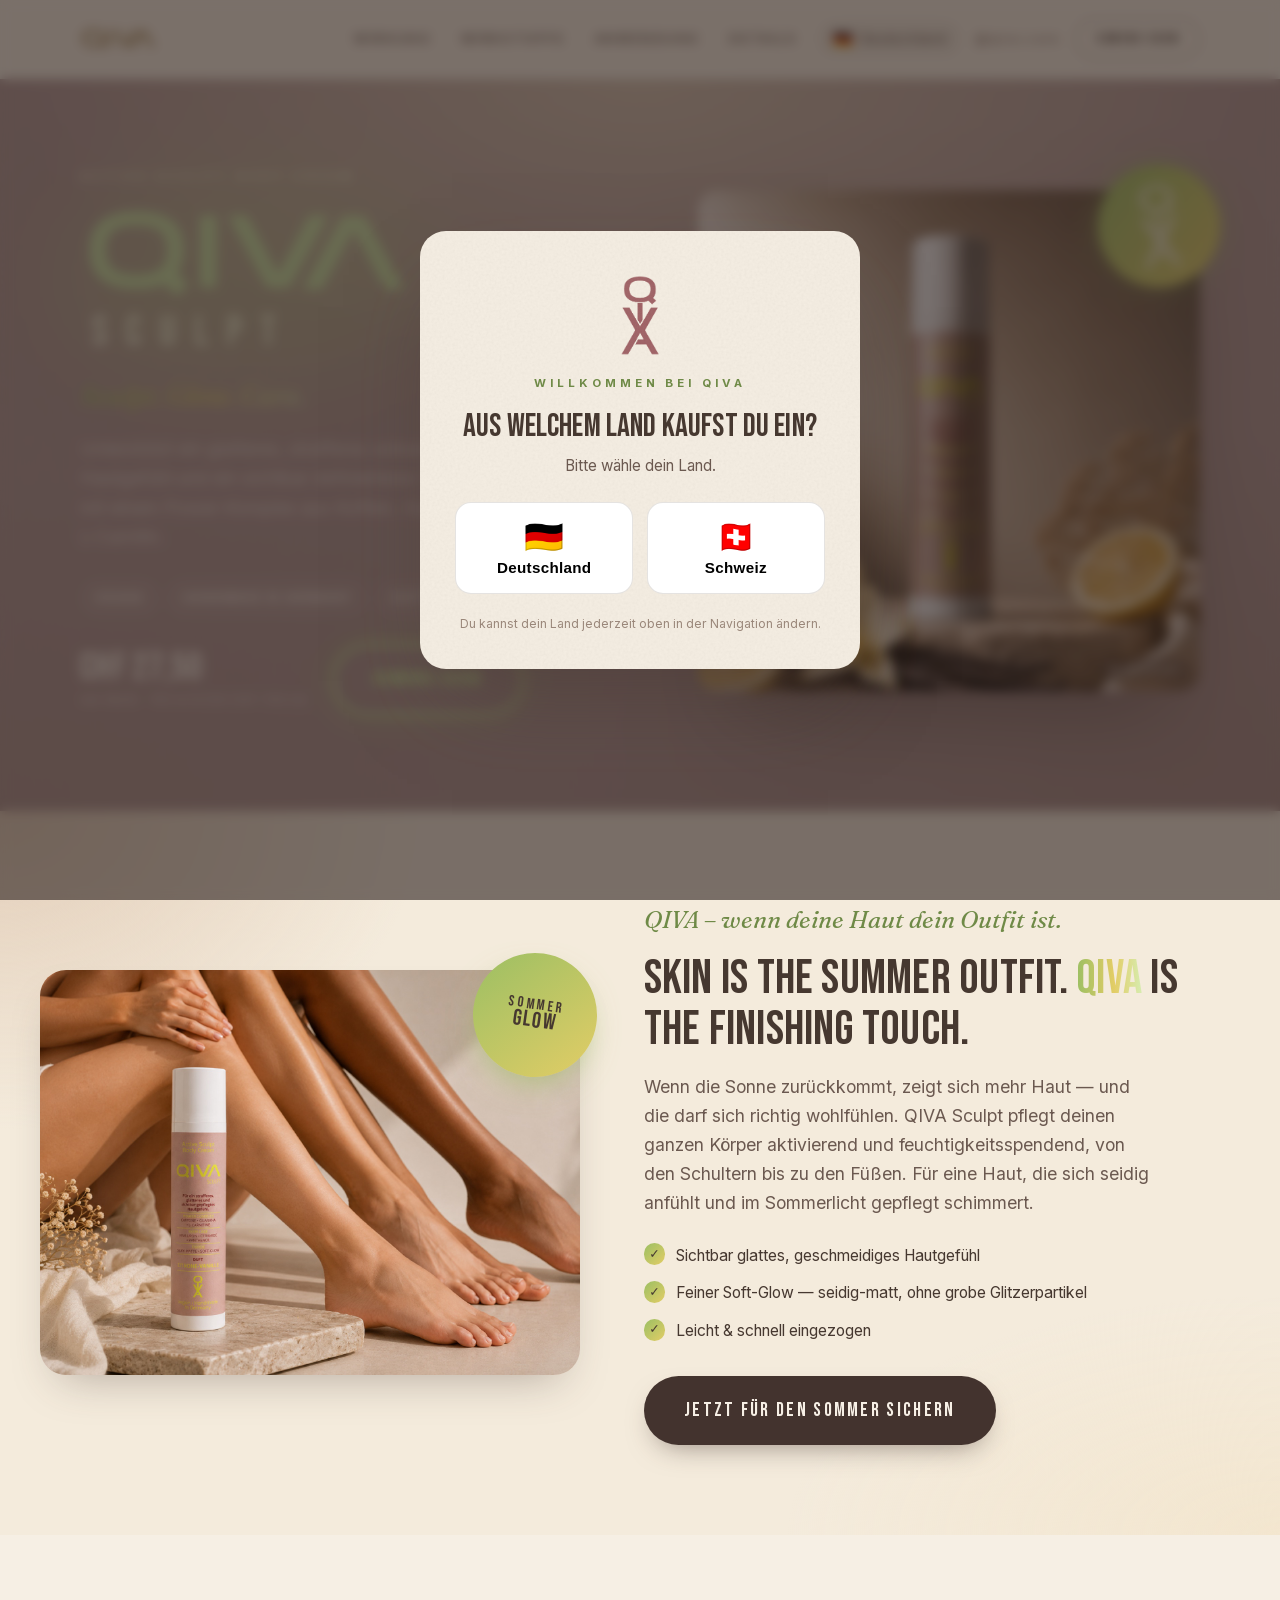
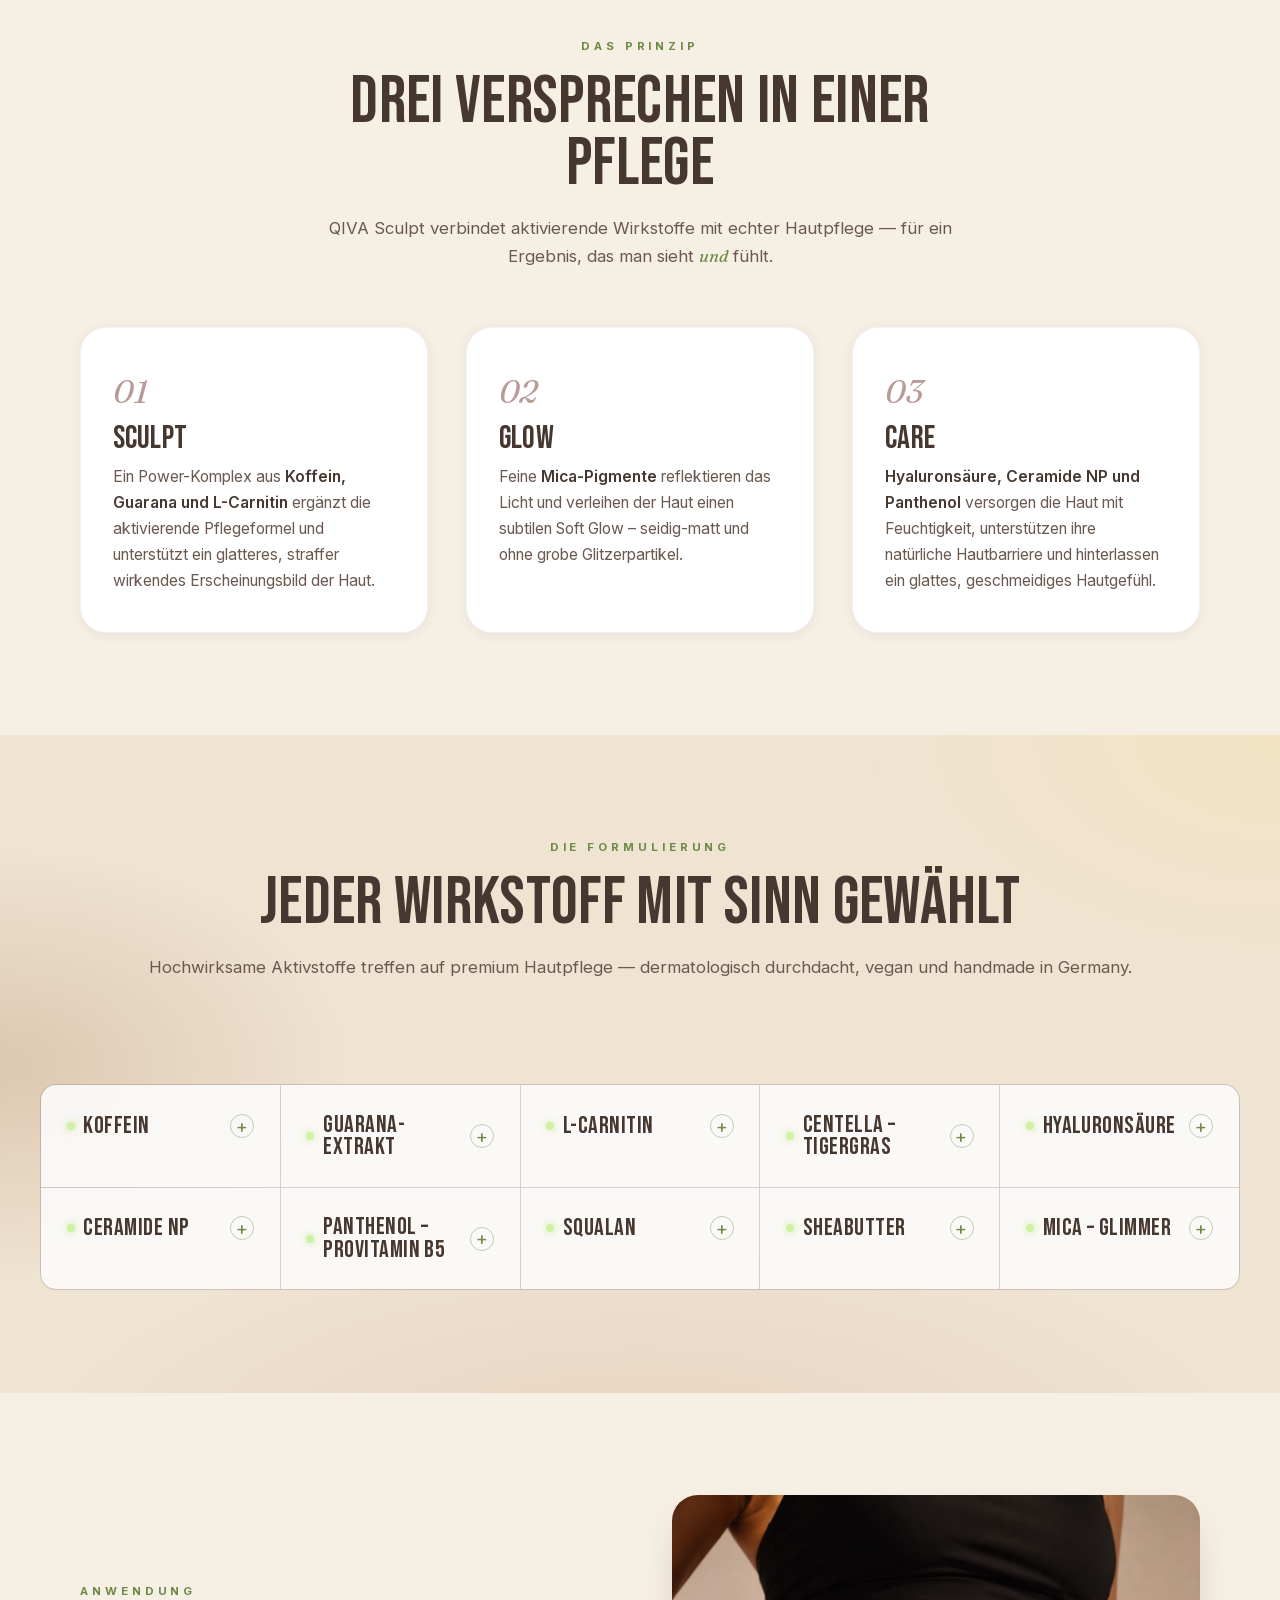
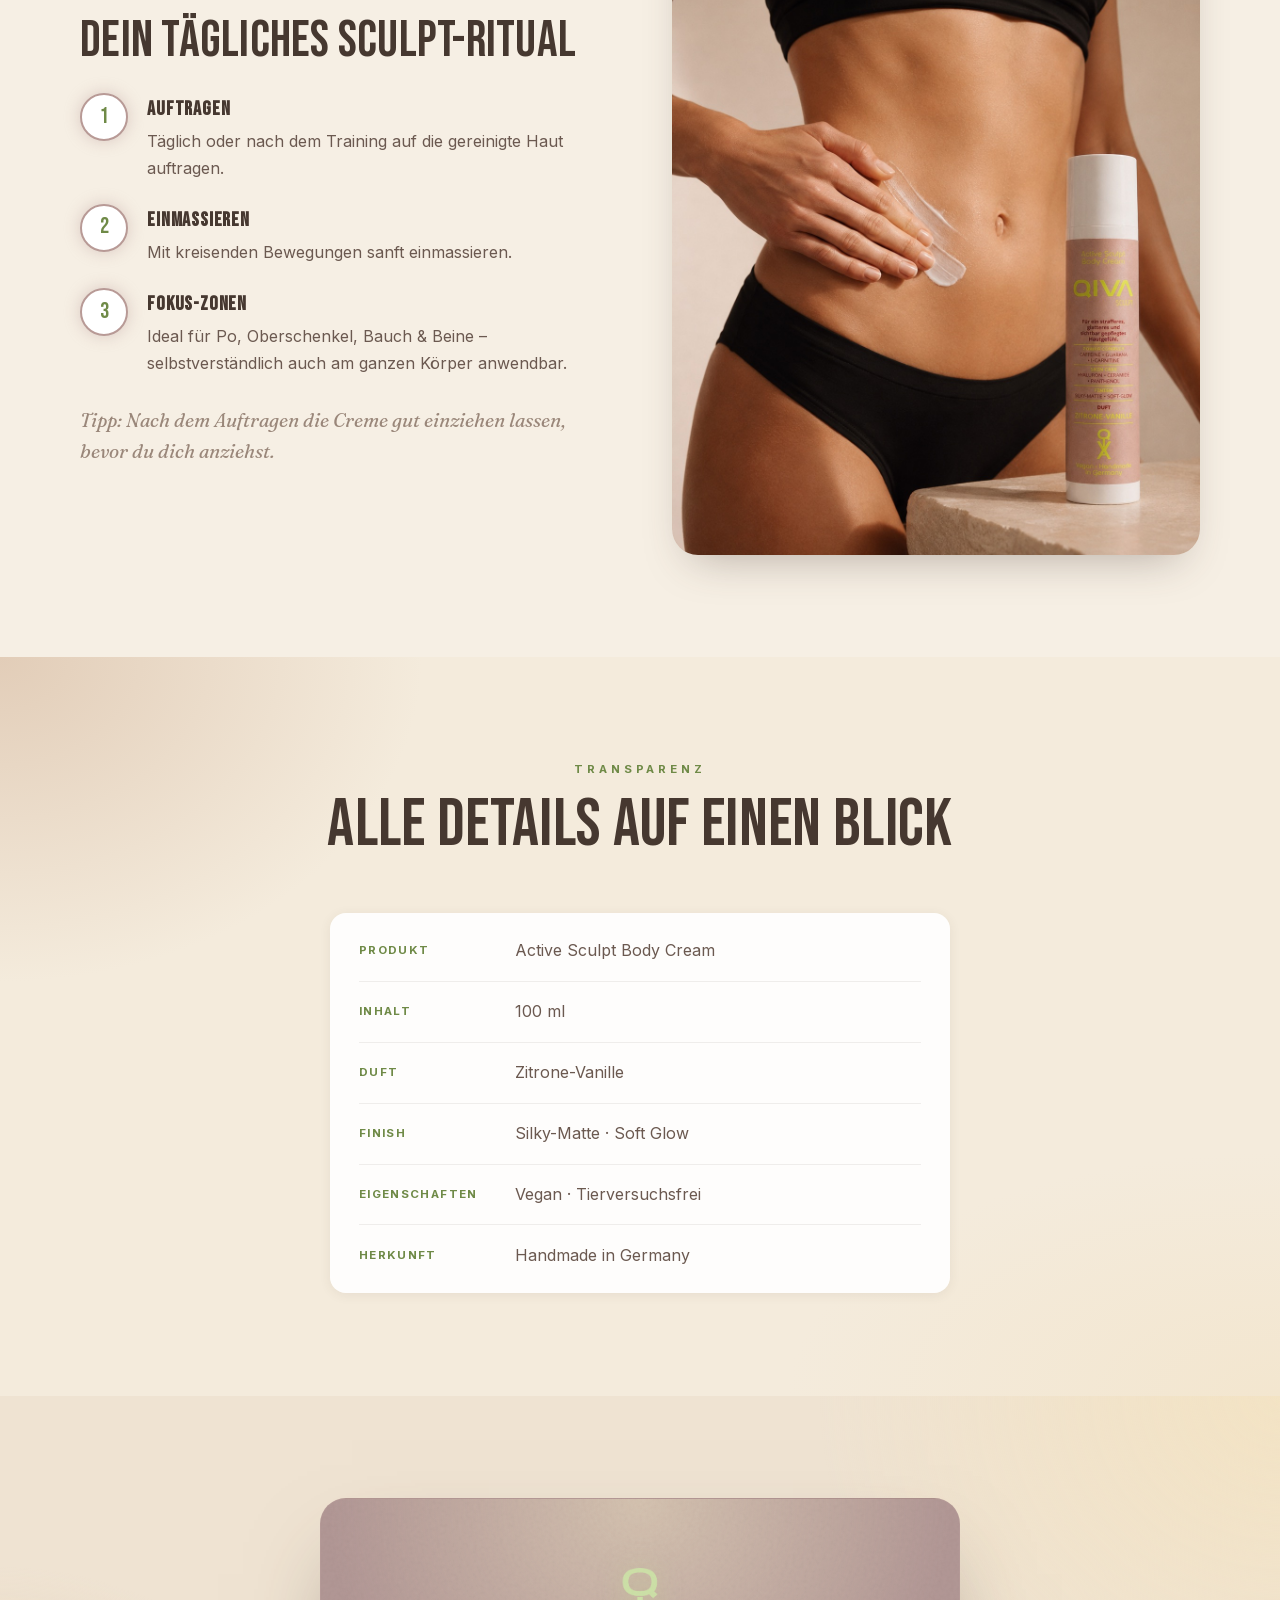
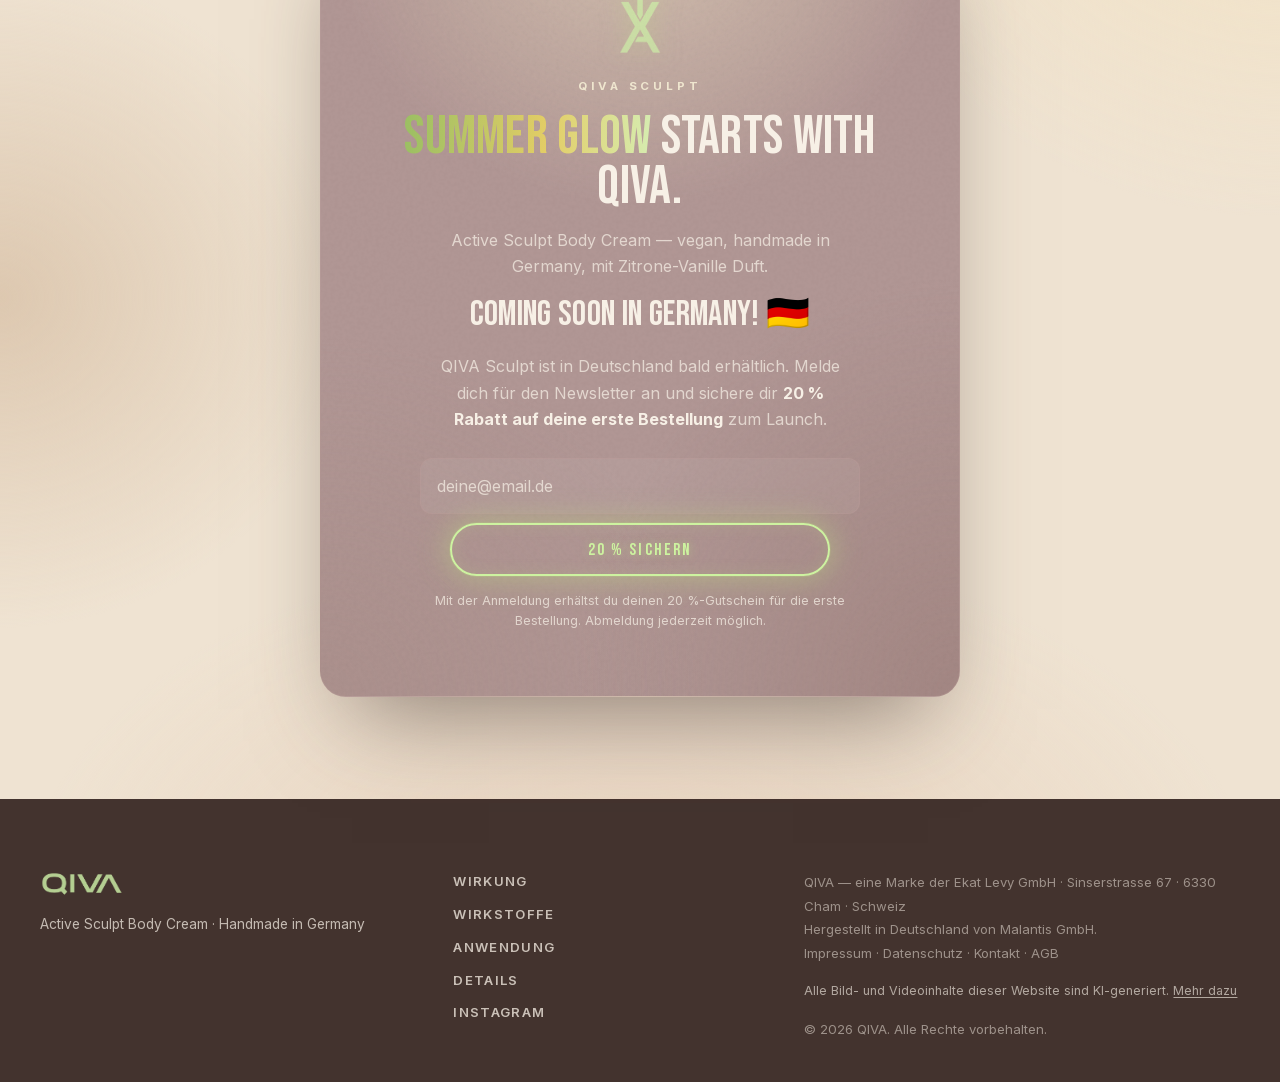
==== commit b8e65362: "Hero-Video: Zentrierung auf Mobilgeraeten und Autostart korrigieren Zentrierung: Der .hero__media-Wr" ====
--- a/index.html
+++ b/index.html
@@ -263,7 +263,7 @@
           <video class="hero__bottle" src="./assets/qiva-hero.mp4"
                  poster="./assets/bottle-citrus.jpg"
                  width="1080" height="1080"
-                 autoplay muted loop playsinline preload="metadata"
+                 autoplay muted loop playsinline preload="auto"
                  aria-label="QIVA Sculpt — Werbeclip">
             <img src="./assets/bottle-citrus.jpg" alt="QIVA Sculpt mit Zitrone und Vanille"
                  class="hero__bottle" width="1254" height="1254" />
--- a/css/styles.css
+++ b/css/styles.css
@@ -439,7 +439,7 @@
 .price--center .price__amount { font-size: 3rem; }
 
 .hero__visual { position: relative; z-index: 3; display: flex; justify-content: center; }
-.hero__bottle { width: auto; max-height: min(74vh, 620px); border-radius: 20px; box-shadow: var(--shadow-lg); display: block; }
+.hero__bottle { display: block; width: 100%; height: 100%; border-radius: 20px; box-shadow: var(--shadow-lg); }
 .hero__seal {
   /* Siegel oben rechts an der Videoecke. Liegt im .hero__media-Wrapper, die
      Prozentwerte beziehen sich also auf das Video, nicht auf die Hero-Spalte. */
@@ -699,7 +699,13 @@
    im Bild, damit sie nicht als Bildunterschrift dominiert. Der dunkle Scrim
    sichert die Lesbarkeit über hellen wie dunklen Bildbereichen — ohne ihn wäre
    der Hinweis je nach Videoinhalt unlesbar und damit rechtlich wertlos. */
-.hero__media { position: relative; display: inline-block; line-height: 0;
+/* Der Wrapper traegt die Groesse, das Video fuellt ihn. Umgekehrt (Groesse am
+   Video, Wrapper schrumpft mit) funktioniert es nicht: Ein height-begrenztes
+   Video meldet weiterhin seine intrinsische Breite von 1080 px, der Wrapper
+   wird dadurch viel breiter als das sichtbare Video -- das Video sitzt links
+   darin und die absolut positionierten Elemente daneben statt darin. Das
+   Quadrat erlaubt es, die Breite direkt aus vh abzuleiten. */
+.hero__media { position: relative; width: min(100%, 74vh, 620px); aspect-ratio: 1 / 1;
   animation: floaty 7s ease-in-out infinite; }
 .hero__ai-note {
   position: absolute; right: .7rem; bottom: .7rem; margin: 0;
@@ -809,7 +815,7 @@
   .hero__logo-wrap { margin-inline: auto; }
   .hero__lede, .price { margin-inline: auto; }
   .hero__chips, .hero__buy { justify-content: center; }
-  .hero__bottle { max-height: 52vh; }
+  .hero__media { width: min(100%, 52vh); }
   .summer__inner { grid-template-columns: 1fr; text-align: center; }
   .summer__media { order: -1; max-width: 460px; margin-inline: auto; }
   .summer__lede { margin-inline: auto; }
